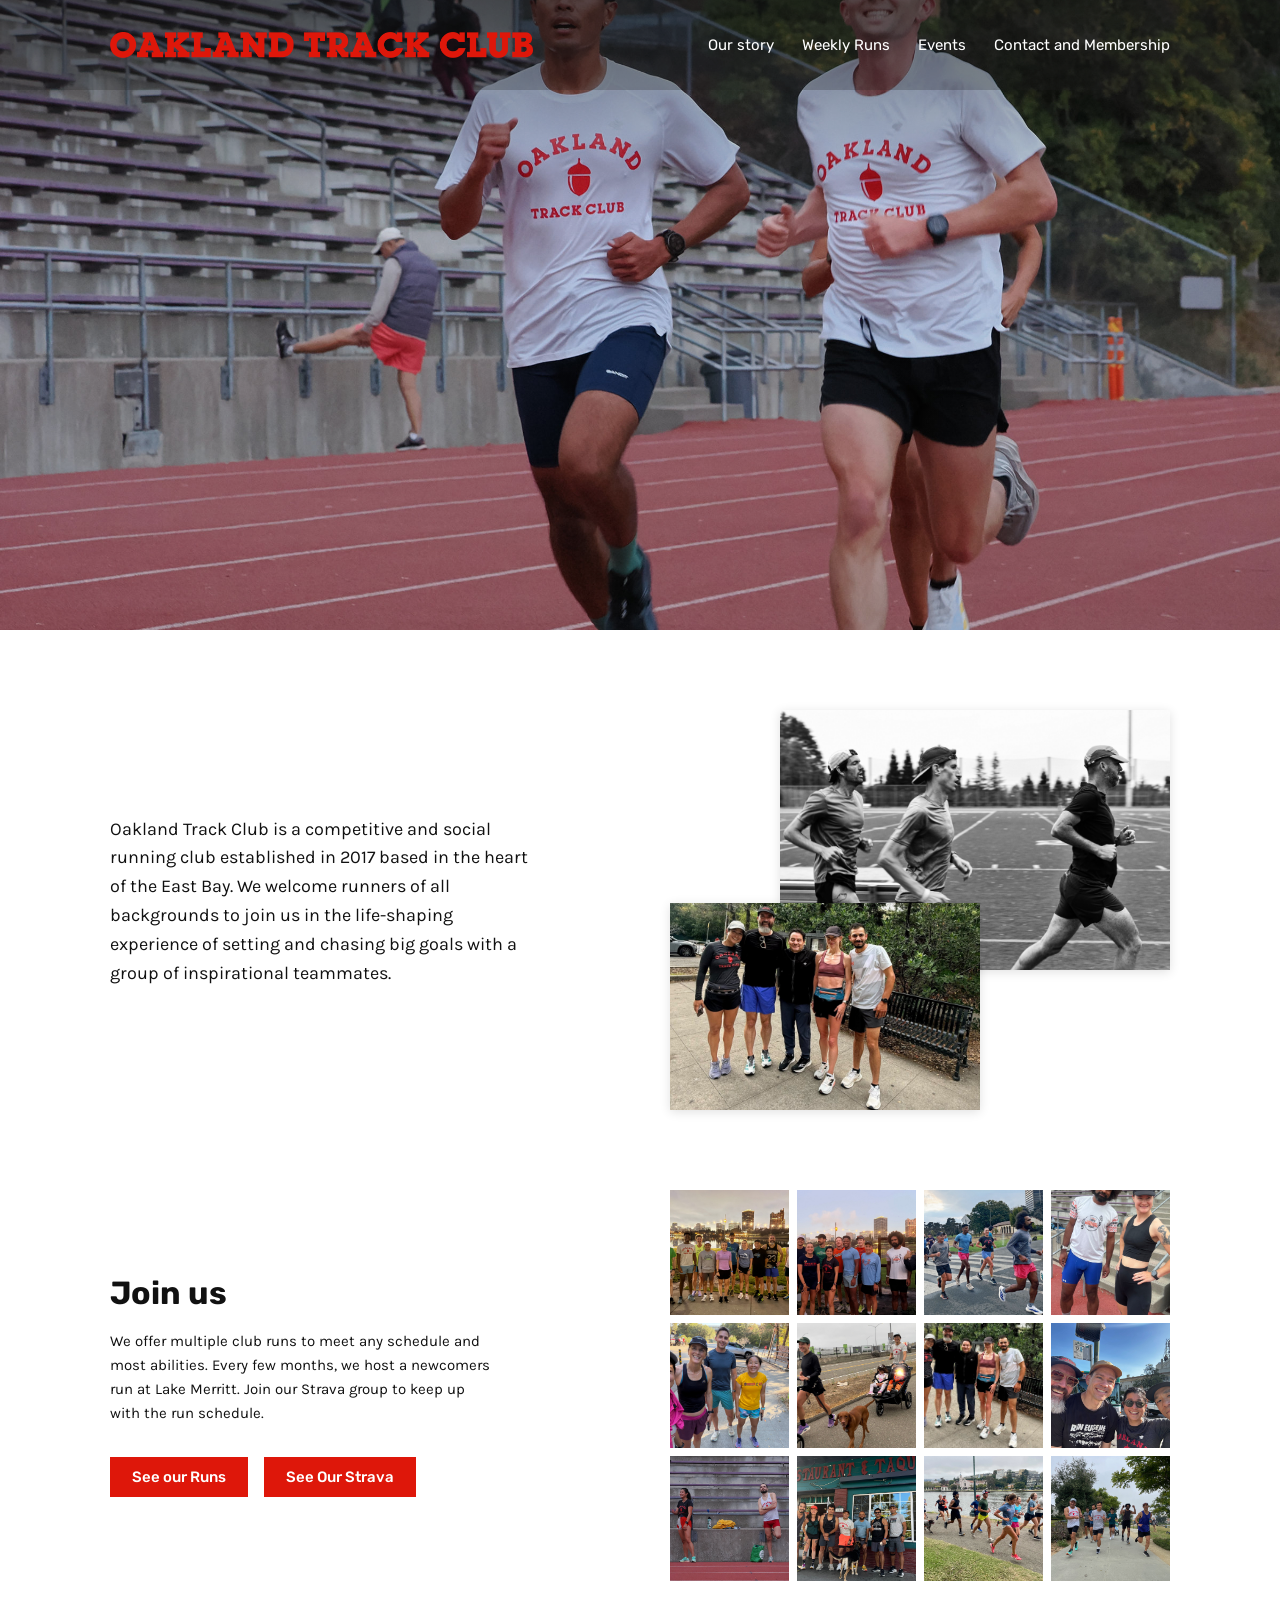
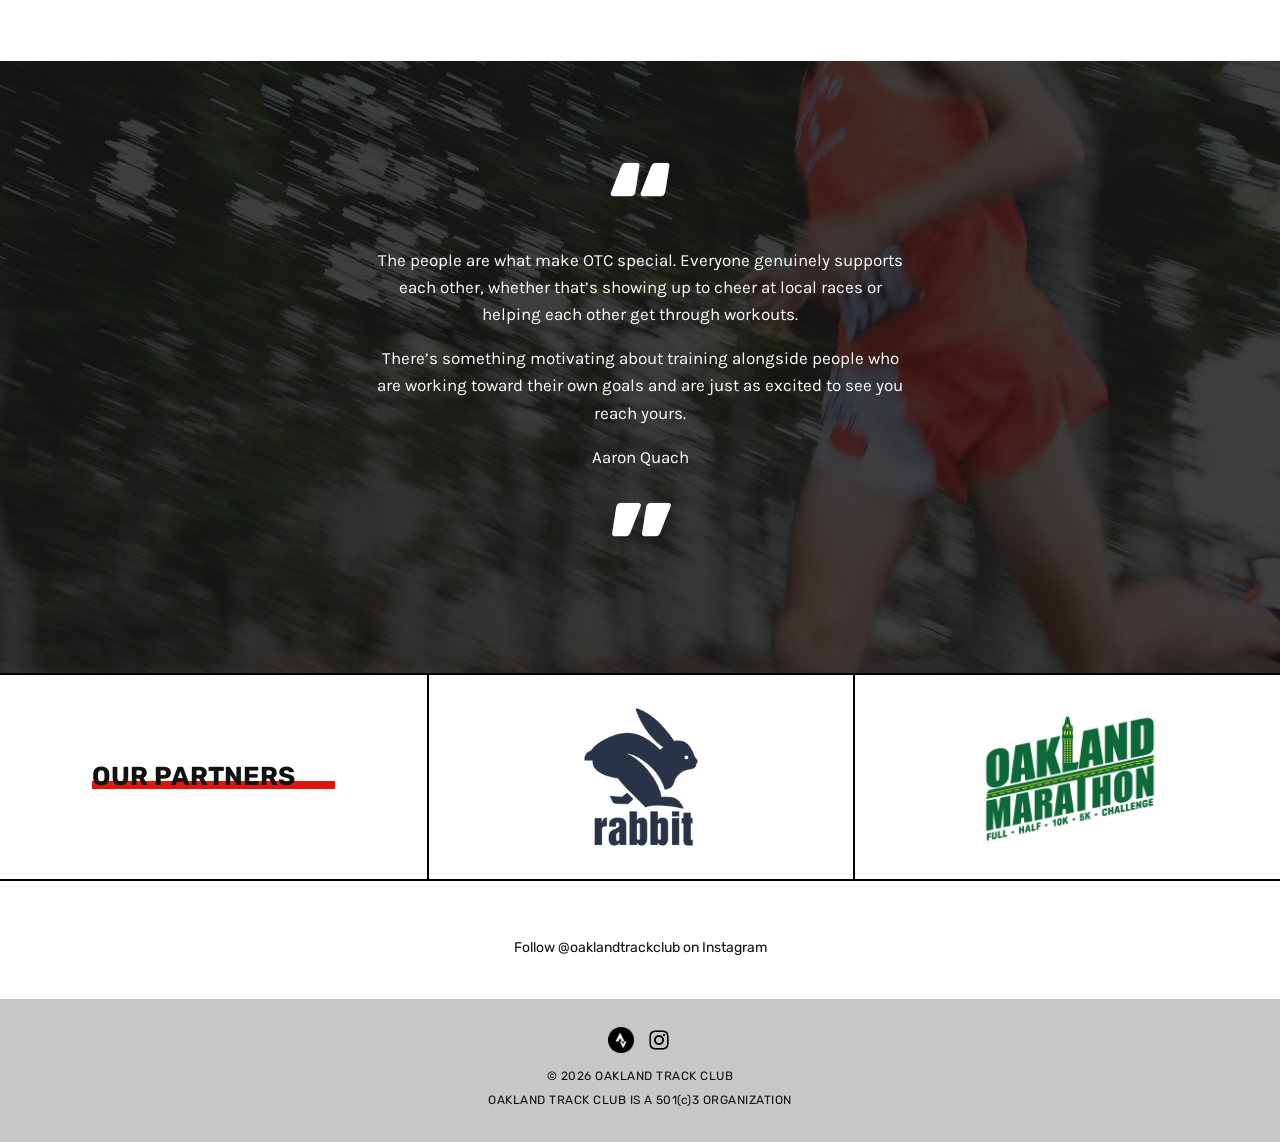
==== index.html @ 6722d7dc "Static rebuild of oaklandtrackclub.org migrated from Wix Plain HTML/CSS/JS site with no build step, " ====
<!DOCTYPE html>
<html lang="en">
<head>
  <meta charset="utf-8">
  <meta name="viewport" content="width=device-width, initial-scale=1">
  <title>Oakland Track Club | bay area running club</title>
  <meta name="description" content="Oakland Track Club is a competitive and social running club established in 2017 based in the heart of the East Bay. We welcome runners of all backgrounds to join us in the life-shaping experience of setting and chasing big goals with a group of inspirational teammates.">
  <link rel="canonical" href="https://www.oaklandtrackclub.org/">
  <meta property="og:type" content="website">
  <meta property="og:site_name" content="Oakland Track Club">
  <meta property="og:title" content="Oakland Track Club | bay area running club">
  <meta property="og:description" content="Oakland Track Club is a competitive and social running club established in 2017 based in the heart of the East Bay. We welcome runners of all backgrounds to join us in the life-shaping experience of setting and chasing big goals with a group of inspirational teammates.">
  <meta property="og:url" content="https://www.oaklandtrackclub.org/">
  <meta property="og:image" content="https://www.oaklandtrackclub.org/images/home-hero.jpg">
  <meta name="twitter:card" content="summary_large_image">
  <link rel="icon" type="image/png" href="images/favicon.png">
  <link rel="preconnect" href="https://fonts.googleapis.com">
  <link rel="preconnect" href="https://fonts.gstatic.com" crossorigin>
  <link href="https://fonts.googleapis.com/css2?family=Karla:wght@400;500;700&family=Rubik:wght@400;500;600;700;900&display=swap" rel="stylesheet">
  <link rel="stylesheet" href="css/style.css">
</head>
<body>
  <a class="skip-link" href="#main">Skip to main content</a>

  <header class="site-header site-header--overlay">
    <div class="container site-header__inner">
      <a class="site-logo" href="./" aria-label="Oakland Track Club home">
        <img src="images/logo.png" alt="Oakland Track Club" width="1568" height="97">
      </a>
      <button class="nav-toggle" type="button" aria-controls="site-nav" aria-expanded="false" aria-label="Menu">
        <svg width="28" height="28" viewBox="0 0 24 24" fill="none" stroke="currentColor" stroke-width="2" aria-hidden="true"><path d="M3 6h18M3 12h18M3 18h18"/></svg>
      </button>
      <nav class="site-nav" id="site-nav" aria-label="Main">
      <ul>
        <li><a href="about/">Our story</a></li>
        <li><a href="weekly-runs/">Weekly Runs</a></li>
        <li><a href="otc-events/">Events</a></li>
        <li><a href="membership/">Contact and Membership</a></li>
      </ul>
      </nav>
    </div>
  </header>

  <main id="main">
    <section class="hero" aria-label="Oakland Track Club">
      <img src="images/home-hero.jpg" alt="Two Oakland Track Club runners racing on a track" style="object-position: 50% 45%;">
    </section>

    <section class="section intro">
      <div class="container two-col">
        <p>Oakland Track Club is a competitive and social running club established in 2017 based in the heart of the East Bay. We welcome runners of all backgrounds to join us in the life-shaping experience of setting and chasing big goals with a group of inspirational teammates.</p>
        <div class="collage collage--right">
          <img class="collage__a" src="images/home-witter-workout.jpg" alt="Oakland Track Club workout at Witter Field" loading="lazy">
          <img class="collage__b" src="images/home-runners-posing.jpg" alt="Oakland Track Club runners posing after a run" loading="lazy">
        </div>
      </div>
    </section>

    <section class="section join" style="padding-top: 0;">
      <div class="container two-col">
        <div>
          <h2>Join us</h2>
          <p>We offer multiple club runs to meet any schedule and most abilities. Every few months, we host a newcomers run at Lake Merritt. Join our Strava group to keep up with the run schedule.</p>
          <div class="btn-row">
            <a class="btn" href="weekly-runs/">See our Runs</a>
            <a class="btn" href="https://www.strava.com/clubs/oakland-track-club-326878" target="_blank" rel="noopener">See Our Strava</a>
          </div>
        </div>
        <div class="gallery">
            <button type="button"><img src="images/gallery-01.jpg" alt="Oakland Track Club runners posing for a group photo" loading="lazy"></button>
            <button type="button"><img src="images/gallery-02.jpg" alt="Oakland Track Club runners posing for a group photo" loading="lazy"></button>
            <button type="button"><img src="images/gallery-03.jpg" alt="Runners on a group run" loading="lazy"></button>
            <button type="button"><img src="images/gallery-04.jpg" alt="Two runners at the track" loading="lazy"></button>
            <button type="button"><img src="images/gallery-05.jpg" alt="Four runners after a run" loading="lazy"></button>
            <button type="button"><img src="images/gallery-06.jpg" alt="Two runners pushing strollers" loading="lazy"></button>
            <button type="button"><img src="images/home-runners-posing.jpg" alt="Runners posing" loading="lazy"></button>
            <button type="button"><img src="images/gallery-08.jpg" alt="Runners posing" loading="lazy"></button>
            <button type="button"><img src="images/gallery-09.jpg" alt="Two runners at a track" loading="lazy"></button>
            <button type="button"><img src="images/gallery-10.jpg" alt="A group of runners in front of a restaurant" loading="lazy"></button>
            <button type="button"><img src="images/gallery-11.jpg" alt="Runners in front of a lake" loading="lazy"></button>
            <button type="button"><img src="images/gallery-12.jpg" alt="Runners on a trail" loading="lazy"></button>
        </div>
      </div>
    </section>

    <dialog class="lightbox" aria-label="Photo viewer">
      <img src="" alt="">
      <button type="button" class="lightbox__close" aria-label="Close">&times;</button>
      <button type="button" class="lightbox__nav lightbox__nav--prev" aria-label="Previous photo">&#8249;</button>
      <button type="button" class="lightbox__nav lightbox__nav--next" aria-label="Next photo">&#8250;</button>
    </dialog>

    <section class="quote">
      <img src="images/home-quote-bg.jpg" alt="" loading="lazy">
      <div class="container">
        <blockquote>
          <p>The people are what make OTC special. Everyone genuinely supports each other, whether that’s showing up to cheer at local races or helping each other get through workouts.</p>
          <p>There’s something motivating about training alongside people who are working toward their own goals and are just as excited to see you reach yours.</p>
          <cite>Aaron Quach</cite>
        </blockquote>
      </div>
    </section>

    <section class="partners" aria-label="Our partners">
      <div><h2>OUR PARTNERS</h2></div>
      <div><a href="https://www.rabbitwear.com/" target="_blank" rel="noopener"><img src="images/partner-rabbit.png" alt="rabbit" loading="lazy"></a></div>
      <div><a href="https://www.oaklandmarathon.com/" target="_blank" rel="noopener"><img src="images/partner-oakland-marathon.png" alt="Oakland Marathon" loading="lazy"></a></div>
    </section>
  </main>

  <footer class="site-footer">
    <!-- Instagram feed: posts load from the feed URL set at the top of js/main.js -->
    <section class="ig-feed" aria-label="Latest from Instagram" hidden>
      <div class="ig-feed__track"></div>
      <button type="button" class="ig-feed__arrow ig-feed__arrow--prev" aria-label="Previous posts">&#8249;</button>
      <button type="button" class="ig-feed__arrow ig-feed__arrow--next" aria-label="Next posts">&#8250;</button>
      <p class="ig-feed__follow"><a href="https://www.instagram.com/oaklandtrackclub" target="_blank" rel="noopener">Follow @oaklandtrackclub on Instagram</a></p>
    </section>

    <div class="site-footer__bar">
      <div class="social">
        <a href="https://www.strava.com/clubs/oakland-track-club-326878" target="_blank" rel="noopener"><img src="images/icon-strava.png" alt="Oakland Track Club on Strava"></a>
        <a href="https://www.instagram.com/oaklandtrackclub" target="_blank" rel="noopener"><img src="images/icon-instagram.png" alt="Oakland Track Club on Instagram"></a>
      </div>
      <p>&copy; <span class="js-year">2026</span> OAKLAND TRACK CLUB</p>
      <p>OAKLAND TRACK CLUB IS A 501(c)3 ORGANIZATION</p>
    </div>
  </footer>

  <script src="js/main.js"></script>
  <script>document.querySelectorAll(".js-year").forEach(function (el) { el.textContent = new Date().getFullYear(); });</script>
</body>
</html>
---- css/style.css ----
/* ==========================================================================
   Oakland Track Club — site styles
   Edit the variables below to change colors/fonts site-wide.
   ========================================================================== */

:root {
  --red: #de170a;
  --red-dark: #b31207;
  --black: #000;
  --white: #fff;
  --text: #111;
  --muted: #555;
  --gray-header: #c7c7c7;
  --gray-card: #ebe9e9;
  --gray-light: #f8f8f8;
  --font-heading: "Rubik", "Helvetica Neue", Arial, sans-serif;
  --font-body: "Karla", "Helvetica Neue", Arial, sans-serif;
  --max: 1100px;
  --gutter: 20px;
  --header-h: 90px;
}

*,
*::before,
*::after { box-sizing: border-box; }

html { -webkit-text-size-adjust: 100%; scroll-behavior: smooth; }

body {
  margin: 0;
  font-family: var(--font-body);
  font-size: 16px;
  line-height: 1.6;
  color: var(--text);
  background: var(--white);
}

img { max-width: 100%; height: auto; display: block; }

a { color: inherit; }

h1, h2, h3, h4 {
  font-family: var(--font-heading);
  font-weight: 600;
  line-height: 1.2;
  margin: 0 0 0.5em;
}

p { margin: 0 0 1em; }

.container {
  width: 100%;
  max-width: var(--max);
  margin: 0 auto;
  padding: 0 var(--gutter);
}

.skip-link {
  position: absolute;
  left: -9999px;
  top: 0;
  background: var(--white);
  padding: 8px 12px;
  z-index: 1000;
}
.skip-link:focus { left: 8px; top: 8px; }

/* ---------- Buttons ---------- */
.btn {
  display: inline-block;
  background: var(--red);
  color: var(--white);
  font-family: var(--font-heading);
  font-weight: 500;
  font-size: 15px;
  text-decoration: none;
  padding: 8px 22px;
  border: 0;
  cursor: pointer;
  transition: background-color 0.15s ease;
}
.btn:hover,
.btn:focus-visible { background: var(--red-dark); }
.btn--italic { font-style: italic; letter-spacing: 0.08em; font-family: var(--font-body); font-size: 14px; }
.btn[aria-disabled="true"] { cursor: default; }

/* ---------- Header / Nav ---------- */
/* Fixed, semi-transparent bar. js/main.js adds .is-hidden when scrolling down
   and removes it when scrolling up. */
.site-header {
  position: fixed;
  top: 0; left: 0; right: 0;
  z-index: 50;
  background: rgba(35, 35, 35, 0.24);
  transition: transform 0.35s ease;
  will-change: transform;
}
.site-header.is-hidden { transform: translateY(-100%); }
@media (prefers-reduced-motion: reduce) {
  .site-header { transition: none; }
}
/* Pages without a full-bleed hero start below the header instead of under it */
.site-header:not(.site-header--overlay) ~ main { padding-top: var(--header-h); }

.site-header__inner {
  display: flex;
  align-items: center;
  justify-content: space-between;
  gap: 24px;
  min-height: var(--header-h);
}
.site-logo img { width: 423px; max-width: 60vw; }

.site-nav ul {
  list-style: none;
  margin: 0;
  padding: 0;
  display: flex;
  gap: 28px;
}
.site-nav a {
  font-family: var(--font-heading);
  font-size: 15px;
  color: var(--white);
  text-decoration: none;
  padding: 4px 0;
  transition: color 0.4s ease;
}
.site-nav a:hover,
.site-nav a:focus-visible { color: var(--red); }

.nav-toggle {
  display: none;
  background: none;
  border: 0;
  color: var(--white);
  cursor: pointer;
  padding: 8px;
}
.nav-toggle svg { display: block; }

@media (max-width: 860px) {
  .nav-toggle { display: block; }
  .site-nav {
    display: none;
    position: absolute;
    top: 100%; left: 0; right: 0;
    background: rgba(0, 0, 0, 0.88);
    padding: 12px var(--gutter) 20px;
  }
  .site-nav.is-open { display: block; }
  .site-nav ul { flex-direction: column; gap: 4px; }
  .site-nav a { display: block; padding: 10px 0; font-size: 18px; }
}

/* ---------- Hero ---------- */
.hero {
  position: relative;
  min-height: 560px;
  height: 70vh;
  max-height: 760px;
  display: flex;
  align-items: center;
  justify-content: center;
  color: var(--white);
  text-align: center;
  overflow: hidden;
  background: #333;
}
.hero img {
  position: absolute;
  inset: 0;
  width: 100%;
  height: 100%;
  object-fit: cover;
}
.hero::after {
  content: "";
  position: absolute;
  inset: 0;
  background: linear-gradient(to bottom, rgba(0,0,0,0.45), rgba(0,0,0,0.05) 35%, rgba(0,0,0,0.15));
}
.hero__title {
  position: relative;
  z-index: 1;
  font-size: clamp(36px, 6vw, 60px);
  font-weight: 700;
  margin: 0;
  text-shadow: 0 2px 12px rgba(0,0,0,0.4);
}

/* ---------- Generic sections ---------- */
.section { padding: 80px 0; }
.section--light { background: var(--gray-light); }
.section--black { background: var(--black); color: var(--white); }
.section--tight { padding: 48px 0; }
.text-center { text-align: center; }
.small { font-size: 14px; }

.two-col {
  display: grid;
  grid-template-columns: 1fr 1fr;
  gap: 60px;
  align-items: center;
}
@media (max-width: 760px) {
  .two-col { grid-template-columns: 1fr; gap: 36px; }
  .section { padding: 56px 0; }
}

/* Overlapping two-photo collage */
.collage { position: relative; padding-bottom: 28%; }
.collage img { box-shadow: 0 2px 10px rgba(0,0,0,0.12); }
.collage__a { width: 78%; }
.collage__b {
  position: absolute;
  width: 62%;
  right: 0;
  bottom: 0;
  border: 0;
}
.collage--right .collage__a { margin-left: auto; }
.collage--right .collage__b { right: auto; left: 0; }

.cta-band { text-align: center; }
.cta-band h2 { font-size: 28px; margin-bottom: 16px; }

/* ---------- Home ---------- */
.intro p { font-size: 18px; max-width: 420px; }

.join h2 { font-size: 32px; font-weight: 700; }
.join p { max-width: 380px; font-size: 15px; }
.join .btn-row { display: flex; flex-wrap: wrap; gap: 16px; margin-top: 32px; }

.gallery {
  display: grid;
  grid-template-columns: repeat(4, 1fr);
  gap: 8px;
}
.gallery button {
  padding: 0;
  border: 0;
  background: none;
  cursor: zoom-in;
  aspect-ratio: 1 / 1.05;
  overflow: hidden;
}
.gallery img {
  width: 100%;
  height: 100%;
  object-fit: cover;
  transition: transform 0.3s ease;
}
.gallery button:hover img { transform: scale(1.04); }
@media (max-width: 500px) { .gallery { grid-template-columns: repeat(3, 1fr); } }

.lightbox {
  border: 0;
  padding: 0;
  background: transparent;
  max-width: 92vw;
  max-height: 92vh;
}
.lightbox::backdrop { background: rgba(0,0,0,0.88); }
.lightbox img { max-width: 92vw; max-height: 86vh; width: auto; margin: 0 auto; }
.lightbox__close {
  position: fixed;
  top: 16px; right: 20px;
  background: none;
  border: 0;
  color: #fff;
  font-size: 36px;
  line-height: 1;
  cursor: pointer;
}
.lightbox__nav {
  position: fixed;
  top: 50%;
  transform: translateY(-50%);
  background: rgba(0,0,0,0.4);
  border: 0;
  color: #fff;
  font-size: 32px;
  width: 48px; height: 64px;
  cursor: pointer;
}
.lightbox__nav--prev { left: 12px; }
.lightbox__nav--next { right: 12px; }

.quote {
  position: relative;
  color: var(--white);
  text-align: center;
  padding: 110px 0;
  background: #222;
  overflow: hidden;
}
.quote > img {
  position: absolute;
  inset: 0;
  width: 100%;
  height: 100%;
  object-fit: cover;
  opacity: 0.45;
}
.quote blockquote {
  position: relative;
  margin: 0 auto;
  max-width: 540px;
  font-size: 17px;
}
.quote blockquote::before,
.quote blockquote::after {
  display: block;
  font-family: var(--font-heading);
  font-weight: 900;
  font-size: 110px;
  line-height: 0.6;
  height: 52px;
}
.quote blockquote::before { content: "\201C"; margin-bottom: 24px; }
.quote blockquote::after { content: "\201D"; margin-top: 40px; }
.quote cite { display: block; font-style: normal; margin-top: 8px; }

.partners {
  display: grid;
  grid-template-columns: 1fr 1fr 1fr;
  border-top: 2px solid var(--black);
  border-bottom: 2px solid var(--black);
}
.partners > * {
  display: flex;
  align-items: center;
  justify-content: center;
  padding: 32px 24px;
  min-height: 200px;
}
.partners > * + * { border-left: 2px solid var(--black); }
.partners h2 {
  font-size: 26px;
  font-weight: 700;
  margin: 0;
  background: linear-gradient(transparent 62%, var(--red) 62%, var(--red) 88%, transparent 88%);
  padding-right: 40px;
}
.partners img { max-height: 140px; width: auto; }
@media (max-width: 700px) {
  .partners { grid-template-columns: 1fr; }
  .partners > * + * { border-left: 0; border-top: 2px solid var(--black); }
  .partners > * { min-height: 0; }
}

/* ---------- Weekly runs ---------- */
.runs-layout {
  display: grid;
  grid-template-columns: 1fr 1.4fr;
  gap: 40px;
}
.runs-layout > h1 { font-size: clamp(40px, 5vw, 56px); font-weight: 600; }
.run { margin-bottom: 64px; }
.run:last-child { margin-bottom: 0; }
.run h2 {
  color: var(--red);
  font-size: 22px;
  font-weight: 500;
  line-height: 1.4;
  margin-bottom: 18px;
}
.run h2 span { display: block; }
.run p { font-size: 15px; line-height: 2; margin: 0; }
.run .note { font-weight: 700; }
@media (max-width: 760px) {
  .runs-layout { grid-template-columns: 1fr; }
}

/* ---------- Events ---------- */
.page-title {
  text-align: center;
  font-size: clamp(36px, 5vw, 52px);
  font-weight: 600;
  margin-bottom: 8px;
}
.page-title::after {
  content: "";
  display: block;
  width: 30px;
  height: 2px;
  background: var(--black);
  margin: 18px auto 0;
}
.events {
  display: grid;
  grid-template-columns: repeat(2, 1fr);
  gap: 60px 60px;
  align-items: start;
  margin-top: 56px;
}
.event {
  background: var(--gray-card);
  padding: 32px;
}
.event__img {
  aspect-ratio: 4 / 3.1;
  display: flex;
  align-items: center;
  justify-content: center;
  margin-bottom: 36px;
}
.event__img img { max-height: 100%; width: 100%; object-fit: contain; }
.event__date { margin: 0 0 2px; }
.event h2 { font-size: 20px; margin-bottom: 12px; }
.event p { font-size: 15px; }
.event .btn { display: table; margin: 24px auto 0; }
@media (max-width: 760px) {
  .events { grid-template-columns: 1fr; gap: 32px; }
  .event { padding: 22px; }
}

/* ---------- Membership ---------- */
.keep-in-touch h1 { font-size: 34px; font-weight: 700; }
.keep-in-touch p { font-size: 17px; }

.dues h2 { text-align: center; font-size: 28px; font-weight: 700; margin-bottom: 36px; }
.benefits {
  display: grid;
  grid-template-columns: repeat(3, 1fr);
  gap: 10px;
}
.benefit {
  position: relative;
  min-height: 430px;
  padding: 36px 16px;
  display: flex;
  justify-content: center;
  overflow: hidden;
}
.benefit > img {
  position: absolute;
  inset: 0;
  width: 100%;
  height: 100%;
  object-fit: cover;
  filter: grayscale(1);
}
.benefit__card {
  position: relative;
  background: var(--white);
  color: var(--text);
  text-align: center;
  padding: 28px 18px;
  width: 100%;
  max-width: 300px;
  align-self: flex-start;
  min-height: 82%;
}
.benefit__card h3 { font-size: 22px; font-weight: 500; }
.benefit__card p { font-size: 14px; margin: 0; }
.dues__footnote { max-width: 520px; margin: 28px auto 0; text-align: center; font-size: 14px; }
@media (max-width: 900px) { .benefits { grid-template-columns: repeat(2, 1fr); } }
@media (max-width: 560px) {
  .benefits { grid-template-columns: 1fr; }
  .benefit { min-height: 0; }
}

.sliding-scale { text-align: center; max-width: 620px; margin: 0 auto; font-size: 18px; }
.sliding-scale h2 { font-size: 28px; font-weight: 600; }

/* ---------- Contact ---------- */
.contact h1 { font-size: 40px; font-weight: 700; }
.contact p { font-size: 18px; }

/* ---------- Footer ---------- */
.ig-feed {
  position: relative;
  max-width: var(--max);
  margin: 0 auto;
  padding: 40px 56px;
}
.ig-feed[hidden] { display: none; }
.ig-feed__track {
  display: grid;
  grid-auto-flow: column;
  grid-auto-columns: calc((100% - 4 * 12px) / 5);
  gap: 12px;
  overflow-x: auto;
  scroll-snap-type: x mandatory;
  scroll-behavior: smooth;
  scrollbar-width: none;
}
.ig-feed__track::-webkit-scrollbar { display: none; }
.ig-feed__item {
  position: relative;
  display: block;
  aspect-ratio: 1;
  overflow: hidden;
  scroll-snap-align: start;
  background: var(--gray-card);
}
.ig-feed__item img {
  width: 100%;
  height: 100%;
  object-fit: cover;
  transition: transform 0.3s ease;
}
.ig-feed__item:hover img { transform: scale(1.04); }
.ig-feed__arrow {
  position: absolute;
  top: 50%;
  transform: translateY(-50%);
  width: 40px;
  height: 40px;
  border: 0;
  background: none;
  color: var(--text);
  font-size: 40px;
  line-height: 1;
  cursor: pointer;
}
.ig-feed__arrow--prev { left: 8px; }
.ig-feed__arrow--next { right: 8px; }
.ig-feed__follow {
  text-align: center;
  font-family: var(--font-heading);
  font-size: 14px;
  margin: 16px 0 0;
}
.ig-feed__follow a { text-decoration: none; }
.ig-feed__follow a:hover { color: var(--red); }
@media (max-width: 700px) {
  .ig-feed { padding: 32px var(--gutter); }
  .ig-feed__track { grid-auto-columns: calc((100% - 2 * 8px) / 2.5); gap: 8px; }
  .ig-feed__arrow { display: none; }
}

.site-footer__bar {
  background: var(--gray-header);
  text-align: center;
  font-family: var(--font-heading);
  font-size: 12px;
  letter-spacing: 0.04em;
  padding: 28px var(--gutter);
}
.site-footer__bar p { margin: 0 0 4px; }
.social {
  display: flex;
  justify-content: center;
  gap: 12px;
  margin-bottom: 14px;
}
.social img { width: 26px; height: 26px; }
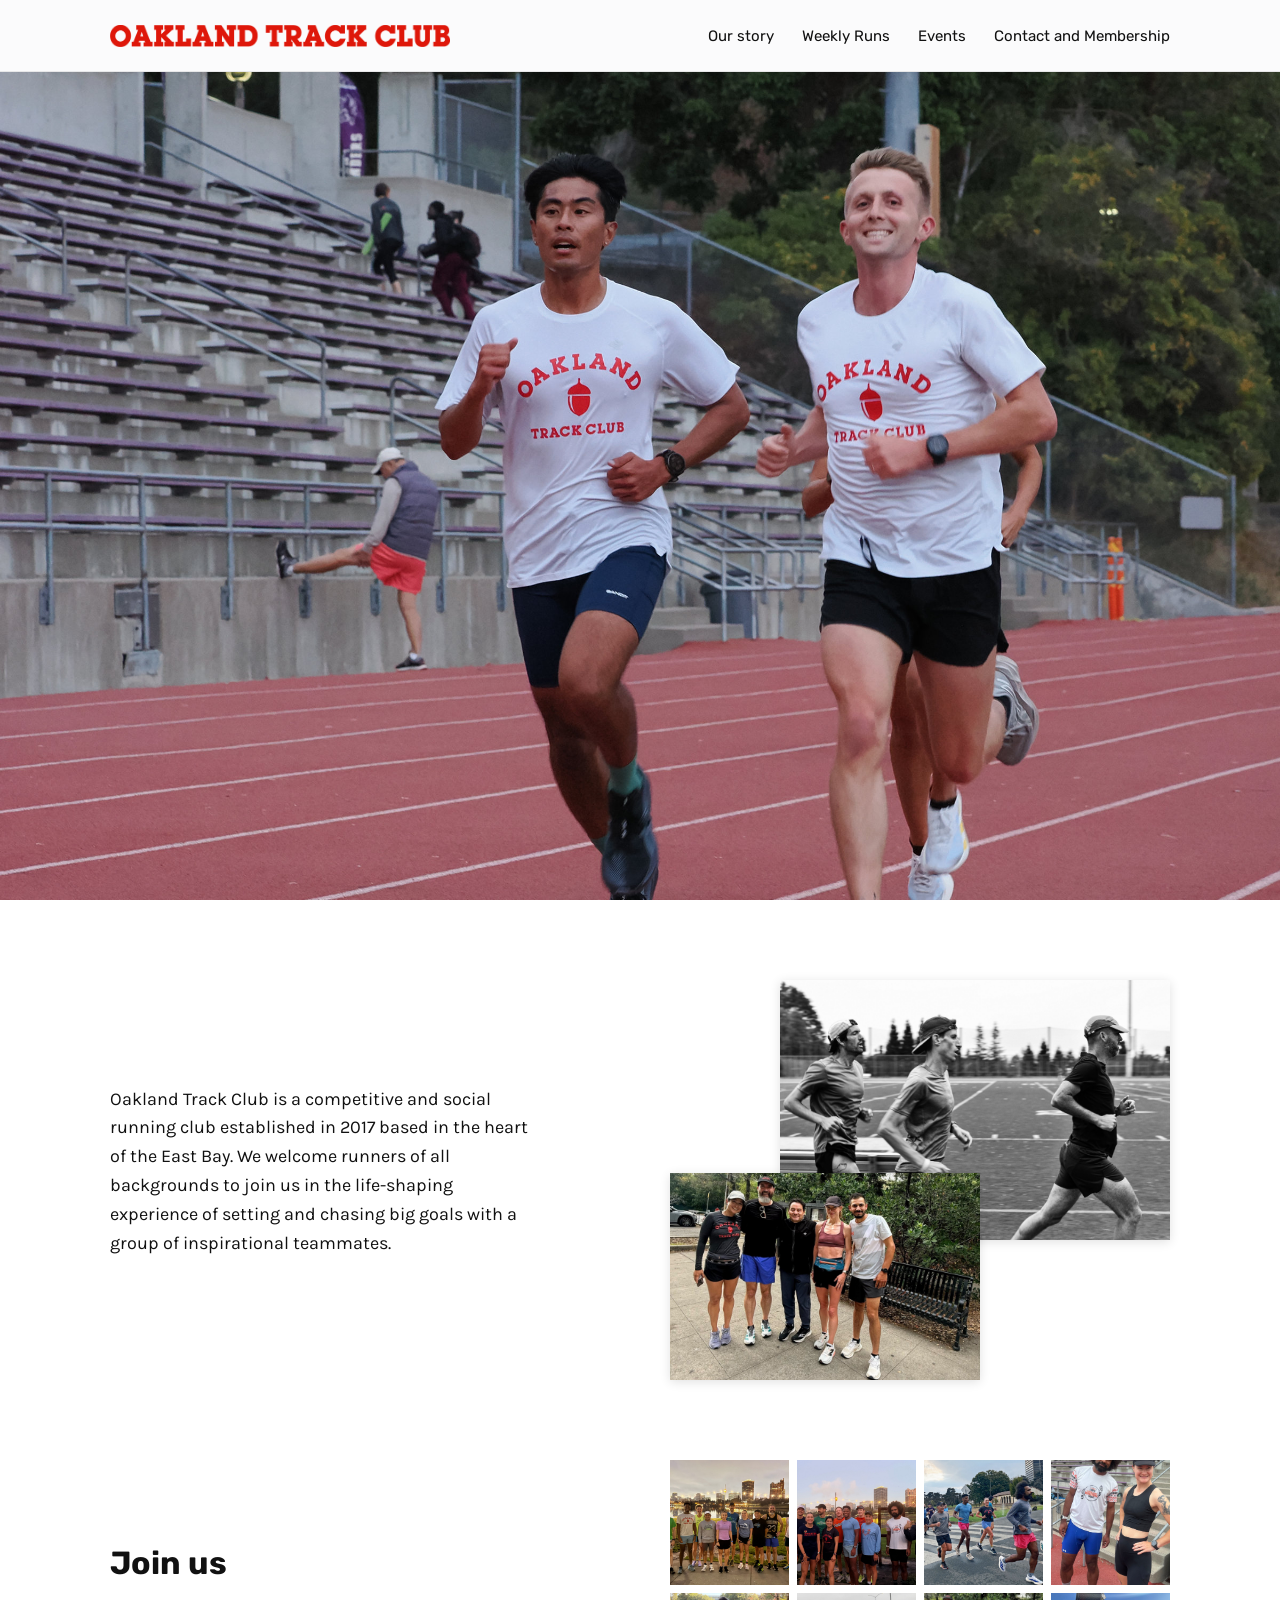
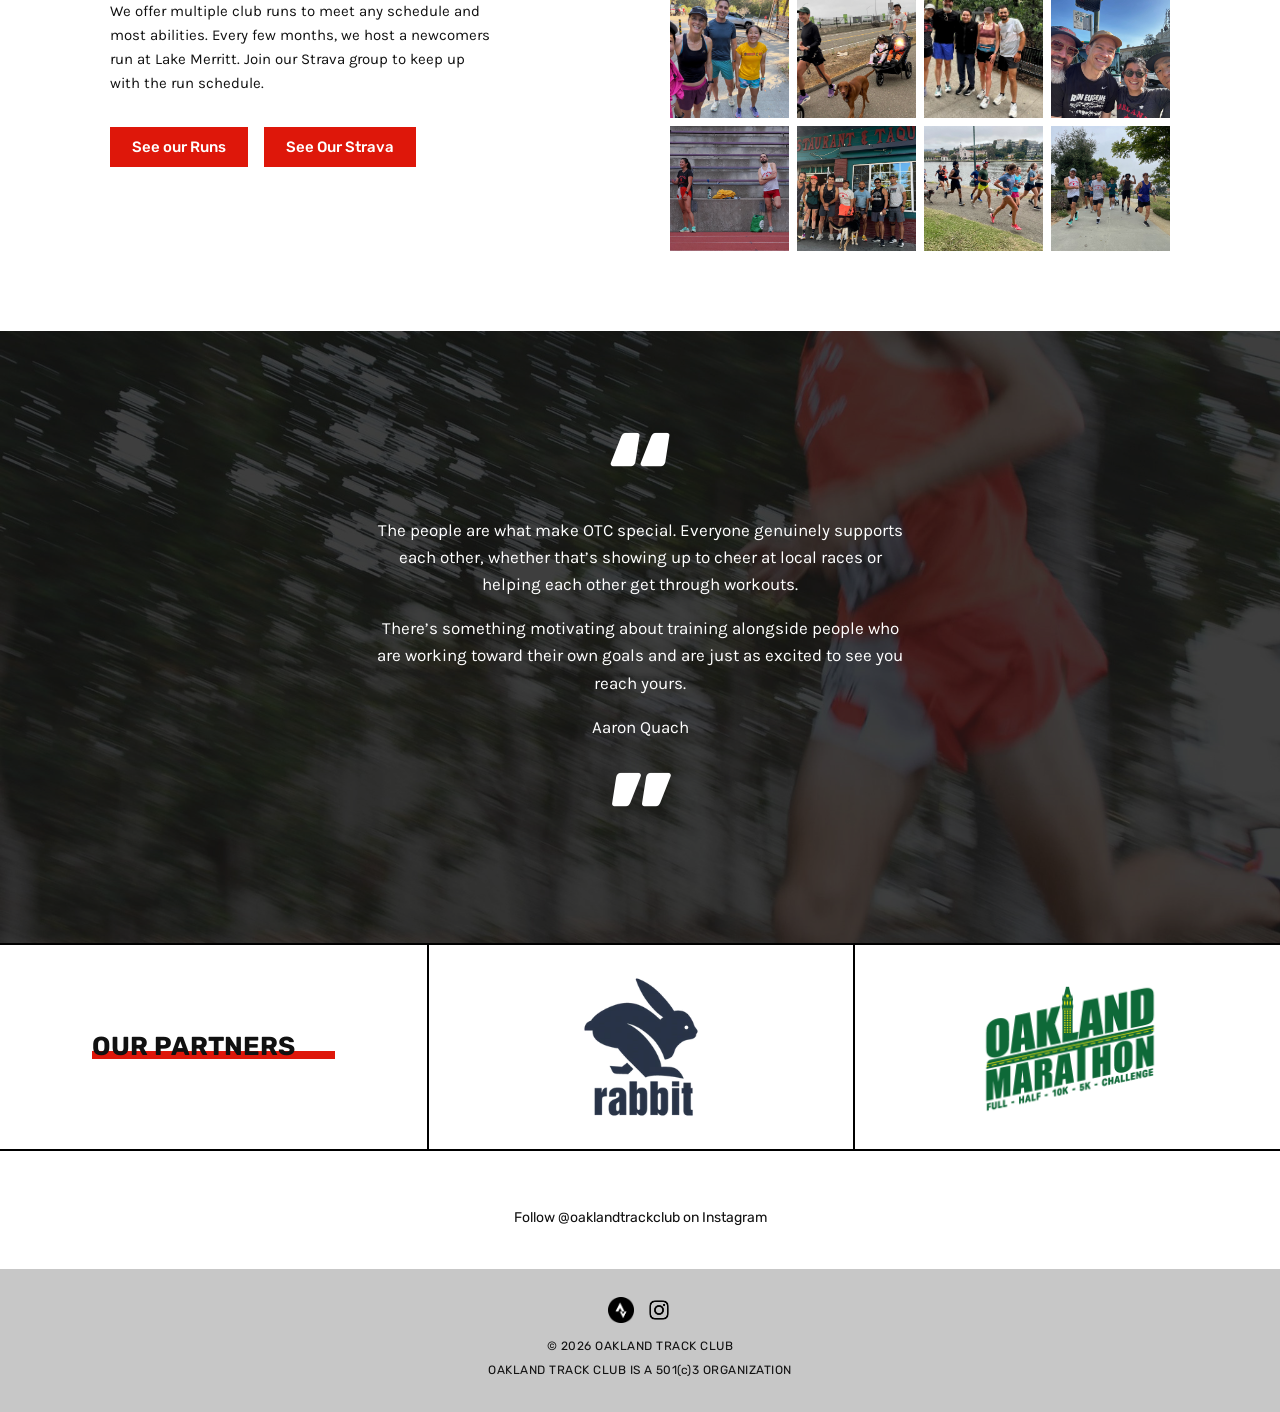
==== commit adc21fd4: "Refine header, mobile menu, and home hero - Frosted white header with dark text; content starts belo" ====
--- a/index.html
+++ b/index.html
@@ -22,16 +22,19 @@
 <body>
   <a class="skip-link" href="#main">Skip to main content</a>
 
-  <header class="site-header site-header--overlay">
+  <header class="site-header">
     <div class="container site-header__inner">
       <a class="site-logo" href="./" aria-label="Oakland Track Club home">
         <img src="images/logo.png" alt="Oakland Track Club" width="1568" height="97">
       </a>
-      <button class="nav-toggle" type="button" aria-controls="site-nav" aria-expanded="false" aria-label="Menu">
-        <svg width="28" height="28" viewBox="0 0 24 24" fill="none" stroke="currentColor" stroke-width="2" aria-hidden="true"><path d="M3 6h18M3 12h18M3 18h18"/></svg>
+      <button class="nav-toggle" type="button" aria-controls="site-nav" aria-expanded="false" aria-label="Open navigation menu">
+        <span class="nav-toggle__line"></span>
+        <span class="nav-toggle__line"></span>
+        <span class="nav-toggle__line"></span>
       </button>
       <nav class="site-nav" id="site-nav" aria-label="Main">
       <ul>
+        <li class="nav-home"><a href="./" aria-current="page">Home</a></li>
         <li><a href="about/">Our story</a></li>
         <li><a href="weekly-runs/">Weekly Runs</a></li>
         <li><a href="otc-events/">Events</a></li>
@@ -42,8 +45,8 @@
   </header>
 
   <main id="main">
-    <section class="hero" aria-label="Oakland Track Club">
-      <img src="images/home-hero.jpg" alt="Two Oakland Track Club runners racing on a track" style="object-position: 50% 45%;">
+    <section class="hero hero--full" aria-label="Oakland Track Club">
+      <img src="images/home-hero.jpg" alt="Two Oakland Track Club runners racing on a track" style="object-position: 58% 0%;">
     </section>
 
     <section class="section intro">
--- a/css/style.css
+++ b/css/style.css
@@ -17,7 +17,7 @@
   --font-body: "Karla", "Helvetica Neue", Arial, sans-serif;
   --max: 1100px;
   --gutter: 20px;
-  --header-h: 90px;
+  --header-h: 72px;
 }
 
 *,
@@ -85,22 +85,33 @@
 .btn[aria-disabled="true"] { cursor: default; }
 
 /* ---------- Header / Nav ---------- */
-/* Fixed, semi-transparent bar. js/main.js adds .is-hidden when scrolling down
-   and removes it when scrolling up. */
+/* Fixed, frosted-glass bar (Apple-style). Page content starts below it.
+   js/main.js adds .is-hidden when scrolling down and removes it when scrolling up. */
 .site-header {
   position: fixed;
   top: 0; left: 0; right: 0;
   z-index: 50;
-  background: rgba(35, 35, 35, 0.24);
   transition: transform 0.35s ease;
-  will-change: transform;
+}
+/* Frosted backdrop. It lives on a pseudo-element because putting
+   backdrop-filter on the header itself would trap the fixed mobile drawer
+   inside the header's box. */
+.site-header::before {
+  content: "";
+  position: absolute;
+  inset: 0;
+  z-index: -1;
+  background: rgba(250, 250, 252, 0.8);
+  -webkit-backdrop-filter: saturate(180%) blur(20px);
+  backdrop-filter: saturate(180%) blur(20px);
+  border-bottom: 1px solid rgba(0, 0, 0, 0.08);
 }
 .site-header.is-hidden { transform: translateY(-100%); }
 @media (prefers-reduced-motion: reduce) {
   .site-header { transition: none; }
 }
-/* Pages without a full-bleed hero start below the header instead of under it */
-.site-header:not(.site-header--overlay) ~ main { padding-top: var(--header-h); }
+/* Content starts below the header so nothing (like the hero photo) is covered */
+.site-header ~ main { padding-top: var(--header-h); }
 
 .site-header__inner {
   display: flex;
@@ -109,7 +120,10 @@
   gap: 24px;
   min-height: var(--header-h);
 }
-.site-logo img { width: 423px; max-width: 60vw; }
+.site-logo { flex: 0 1 auto; min-width: 0; }
+/* Logo scales down on mid-size screens so the menu fits on one line */
+.site-logo img { width: min(340px, 34vw); }
+.site-nav { flex-shrink: 0; }
 
 .site-nav ul {
   list-style: none;
@@ -121,36 +135,136 @@
 .site-nav a {
   font-family: var(--font-heading);
   font-size: 15px;
-  color: var(--white);
+  color: var(--text);
   text-decoration: none;
   padding: 4px 0;
+  white-space: nowrap;
   transition: color 0.4s ease;
+}
+@media (max-width: 1024px) {
+  .site-nav ul { gap: 20px; }
 }
 .site-nav a:hover,
 .site-nav a:focus-visible { color: var(--red); }
 
+/* "Home" only appears in the mobile drawer, matching Wix */
+.site-nav .nav-home { display: none; }
+
+/* ---------- Mobile menu ----------
+   Below 860px the nav becomes a white drawer that slides in from the right,
+   with a dark overlay behind it. js/main.js toggles .is-open / .menu-open. */
 .nav-toggle {
   display: none;
+  position: relative;
+  z-index: 3;
+  width: 30px;
+  height: 28px;
+  padding: 0;
+  margin-right: -2px;
   background: none;
   border: 0;
-  color: var(--white);
   cursor: pointer;
-  padding: 8px;
-}
-.nav-toggle svg { display: block; }
+  -webkit-tap-highlight-color: transparent;
+  touch-action: manipulation;
+}
+.nav-toggle__line {
+  position: absolute;
+  left: 0;
+  width: 100%;
+  height: 2px;
+  border-radius: 2px;
+  background: var(--text);
+  transition: transform 0.25s ease-in-out, opacity 0.25s ease-in-out;
+}
+.nav-toggle__line:nth-child(1) { top: 3px; }
+.nav-toggle__line:nth-child(2) { top: 50%; margin-top: -1px; }
+.nav-toggle__line:nth-child(3) { bottom: 3px; }
+.nav-toggle[aria-expanded="true"] .nav-toggle__line:nth-child(1) { transform: translateY(10px) rotate(45deg); }
+.nav-toggle[aria-expanded="true"] .nav-toggle__line:nth-child(2) { opacity: 0; }
+.nav-toggle[aria-expanded="true"] .nav-toggle__line:nth-child(3) { transform: translateY(-10px) rotate(-45deg); }
+
+.nav-overlay { display: none; }
 
 @media (max-width: 860px) {
+  .site-logo img { width: min(300px, 62vw); }
   .nav-toggle { display: block; }
+
   .site-nav {
-    display: none;
-    position: absolute;
-    top: 100%; left: 0; right: 0;
-    background: rgba(0, 0, 0, 0.88);
-    padding: 12px var(--gutter) 20px;
+    position: fixed;
+    z-index: 2;
+    top: 0;
+    right: 0;
+    width: 80%;
+    max-width: 360px;
+    height: 100vh;
+    height: 100dvh;
+    overflow-y: auto;
+    padding: 22px 32px 40px;
+    background: var(--white);
+    transform: translateX(100%);
+    visibility: hidden;
+    transition: transform 0.45s cubic-bezier(0.22, 1, 0.36, 1), visibility 0s linear 0.45s;
   }
-  .site-nav.is-open { display: block; }
-  .site-nav ul { flex-direction: column; gap: 4px; }
-  .site-nav a { display: block; padding: 10px 0; font-size: 18px; }
+  .site-nav.is-open {
+    transform: translateX(0);
+    visibility: visible;
+    transition: transform 0.45s cubic-bezier(0.22, 1, 0.36, 1), visibility 0s;
+  }
+  .site-nav ul { flex-direction: column; gap: 0; }
+  .site-nav .nav-home { display: block; }
+  .site-nav li {
+    opacity: 0;
+    transform: translateX(24px);
+    transition: opacity 0.3s ease, transform 0.3s ease;
+  }
+  .site-nav.is-open li {
+    opacity: 1;
+    transform: none;
+    transition: opacity 0.4s ease, transform 0.5s cubic-bezier(0.22, 1, 0.36, 1);
+  }
+  .site-nav.is-open li:nth-child(1) { transition-delay: 0.10s; }
+  .site-nav.is-open li:nth-child(2) { transition-delay: 0.15s; }
+  .site-nav.is-open li:nth-child(3) { transition-delay: 0.20s; }
+  .site-nav.is-open li:nth-child(4) { transition-delay: 0.25s; }
+  .site-nav.is-open li:nth-child(5) { transition-delay: 0.30s; }
+  .site-nav a {
+    display: block;
+    padding: 18px 0;
+    font-family: var(--font-body);
+    font-weight: 500;
+    font-size: 22px;
+    line-height: 1.4;
+    white-space: normal;
+    color: var(--black);
+  }
+  .site-nav a[aria-current="page"] { color: var(--red); }
+
+  .nav-overlay {
+    display: block;
+    position: fixed;
+    inset: 0;
+    z-index: 1;
+    background: rgba(0, 0, 0, 0.6);
+    opacity: 0;
+    visibility: hidden;
+    transition: opacity 0.45s ease, visibility 0s linear 0.45s;
+  }
+  .menu-open .nav-overlay {
+    opacity: 1;
+    visibility: visible;
+    transition: opacity 0.45s ease, visibility 0s;
+  }
+  html.menu-open { overflow: hidden; }
+}
+
+@media (max-width: 860px) and (prefers-reduced-motion: reduce) {
+  .site-nav,
+  .site-nav.is-open,
+  .site-nav li,
+  .site-nav.is-open li,
+  .nav-overlay,
+  .menu-open .nav-overlay,
+  .nav-toggle__line { transition: none; }
 }
 
 /* ---------- Hero ---------- */
@@ -174,11 +288,19 @@
   height: 100%;
   object-fit: cover;
 }
-.hero::after {
+/* Full-screen hero (home page): fills the viewport below the header */
+.hero--full {
+  height: calc(100vh - var(--header-h));
+  height: calc(100svh - var(--header-h));
+  min-height: 420px;
+  max-height: none;
+}
+/* Light dim so a hero title stays readable (pages without a title get none) */
+.hero:has(.hero__title)::after {
   content: "";
   position: absolute;
   inset: 0;
-  background: linear-gradient(to bottom, rgba(0,0,0,0.45), rgba(0,0,0,0.05) 35%, rgba(0,0,0,0.15));
+  background: rgba(0, 0, 0, 0.18);
 }
 .hero__title {
   position: relative;
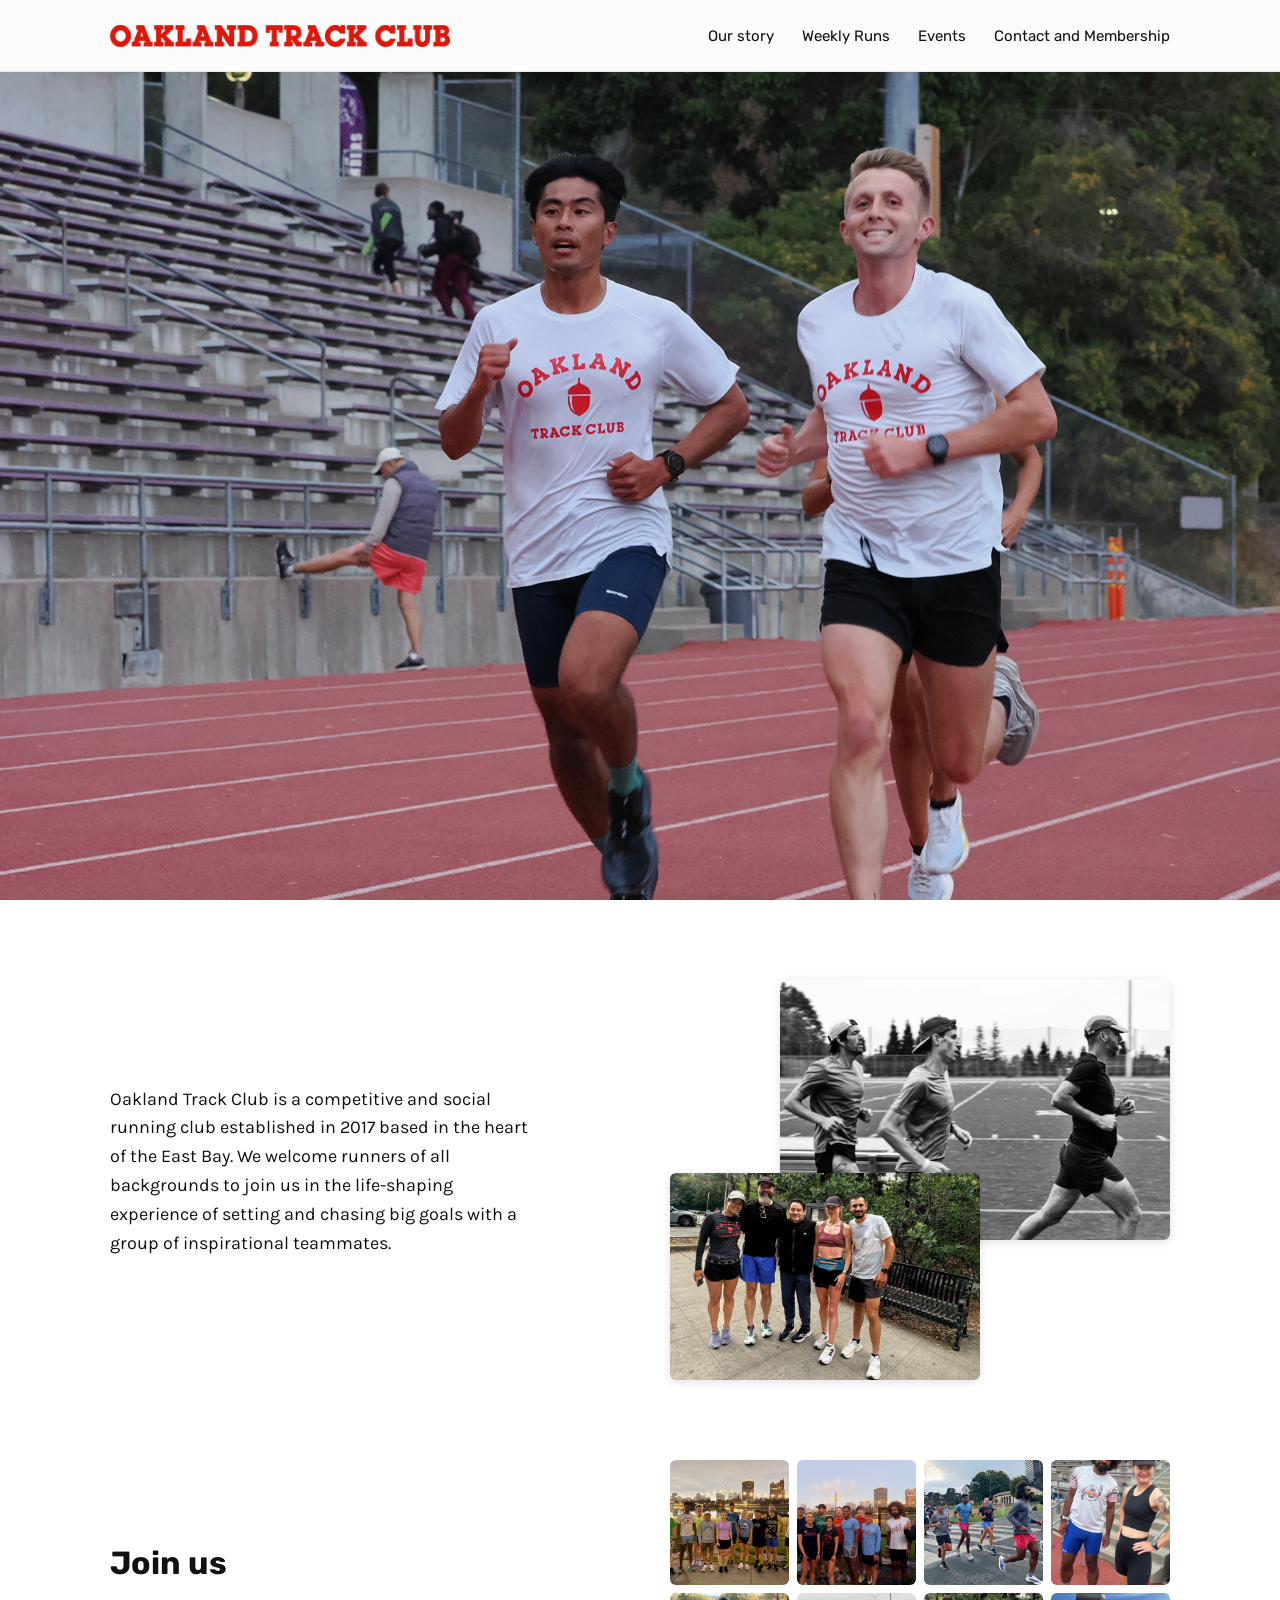
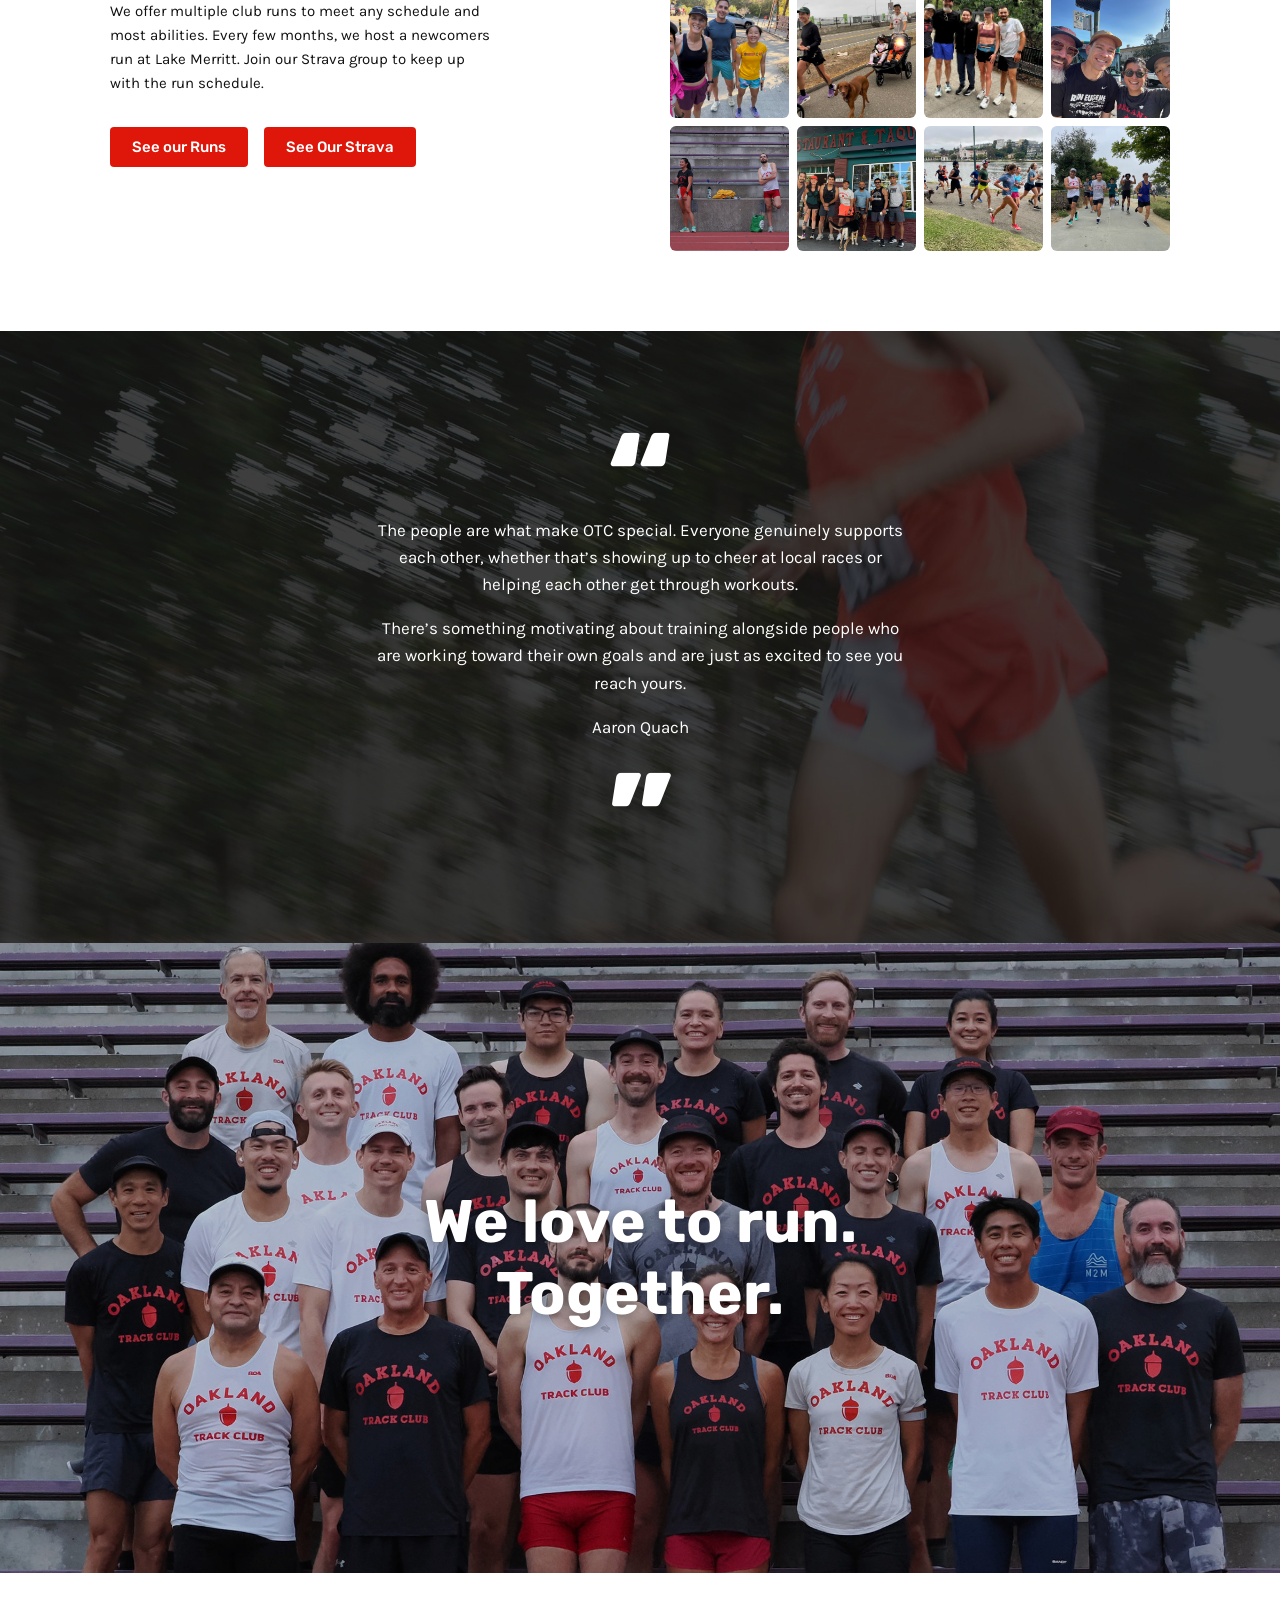
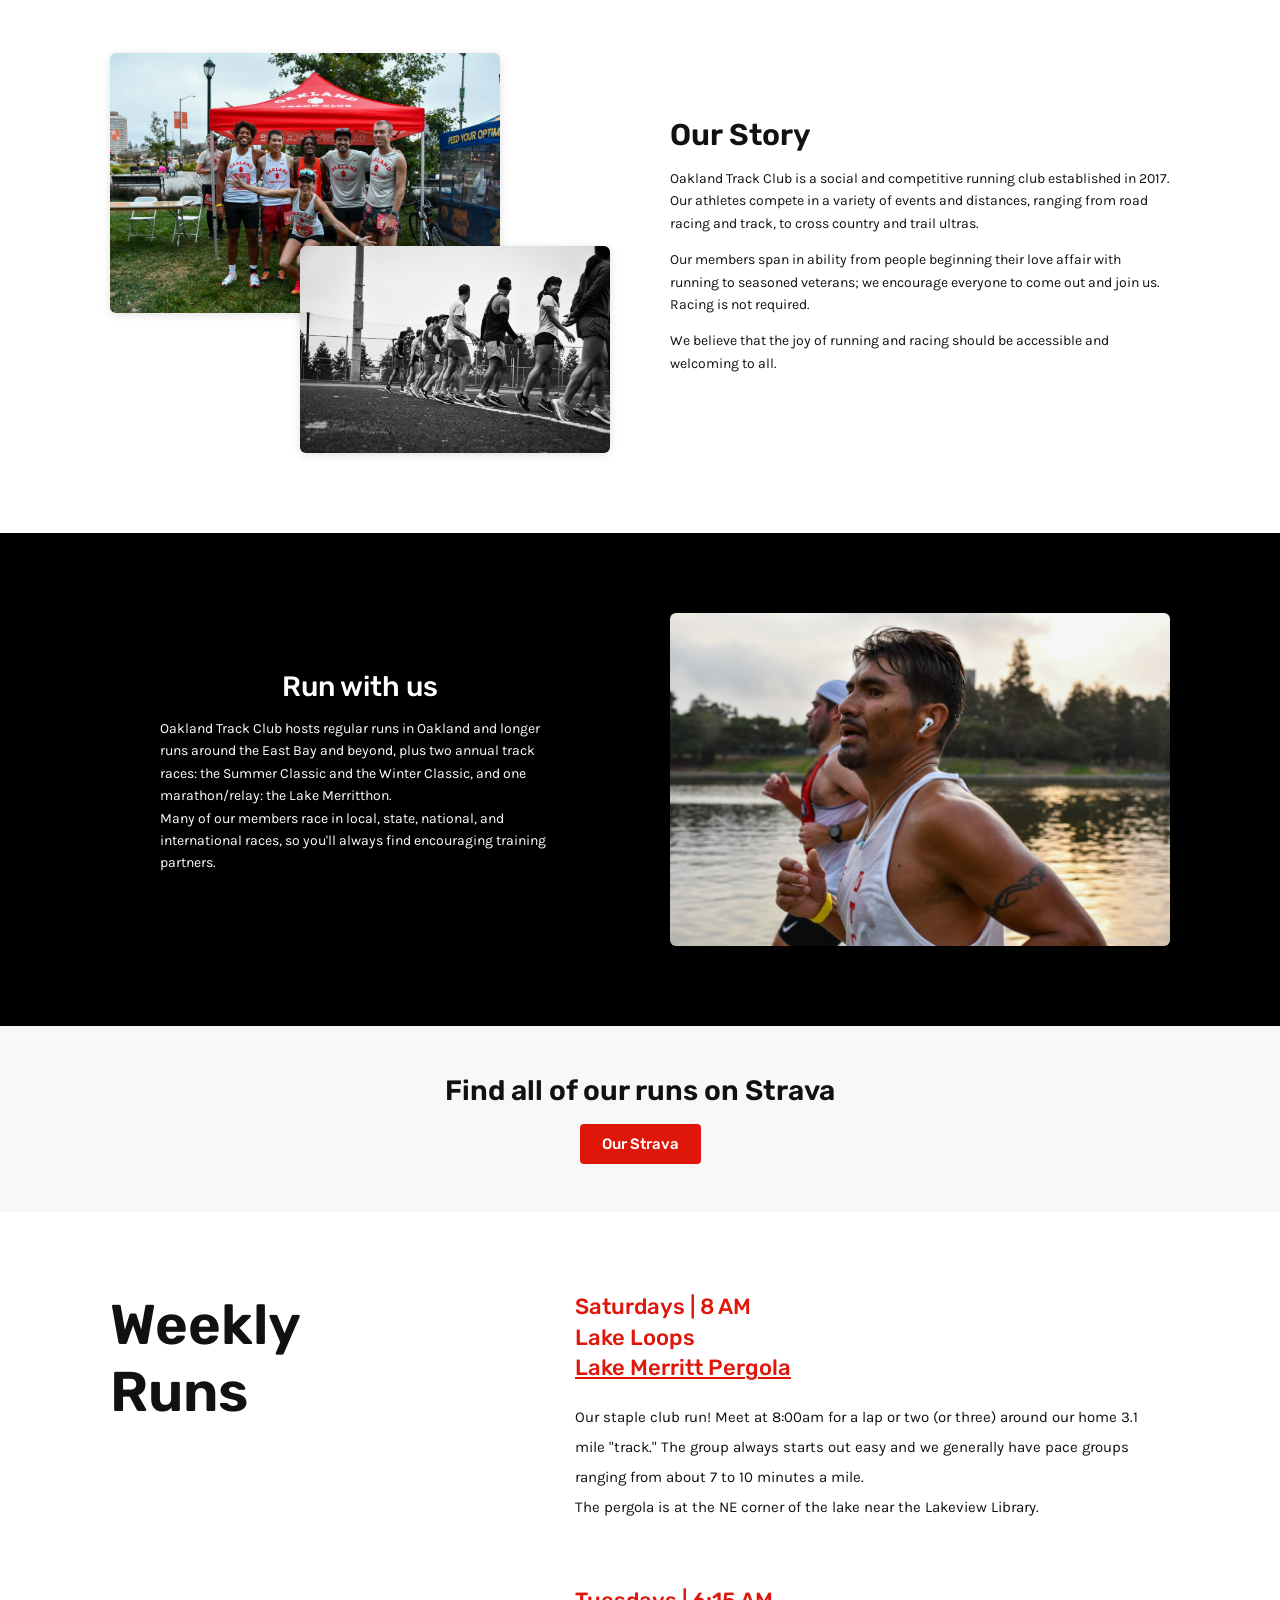
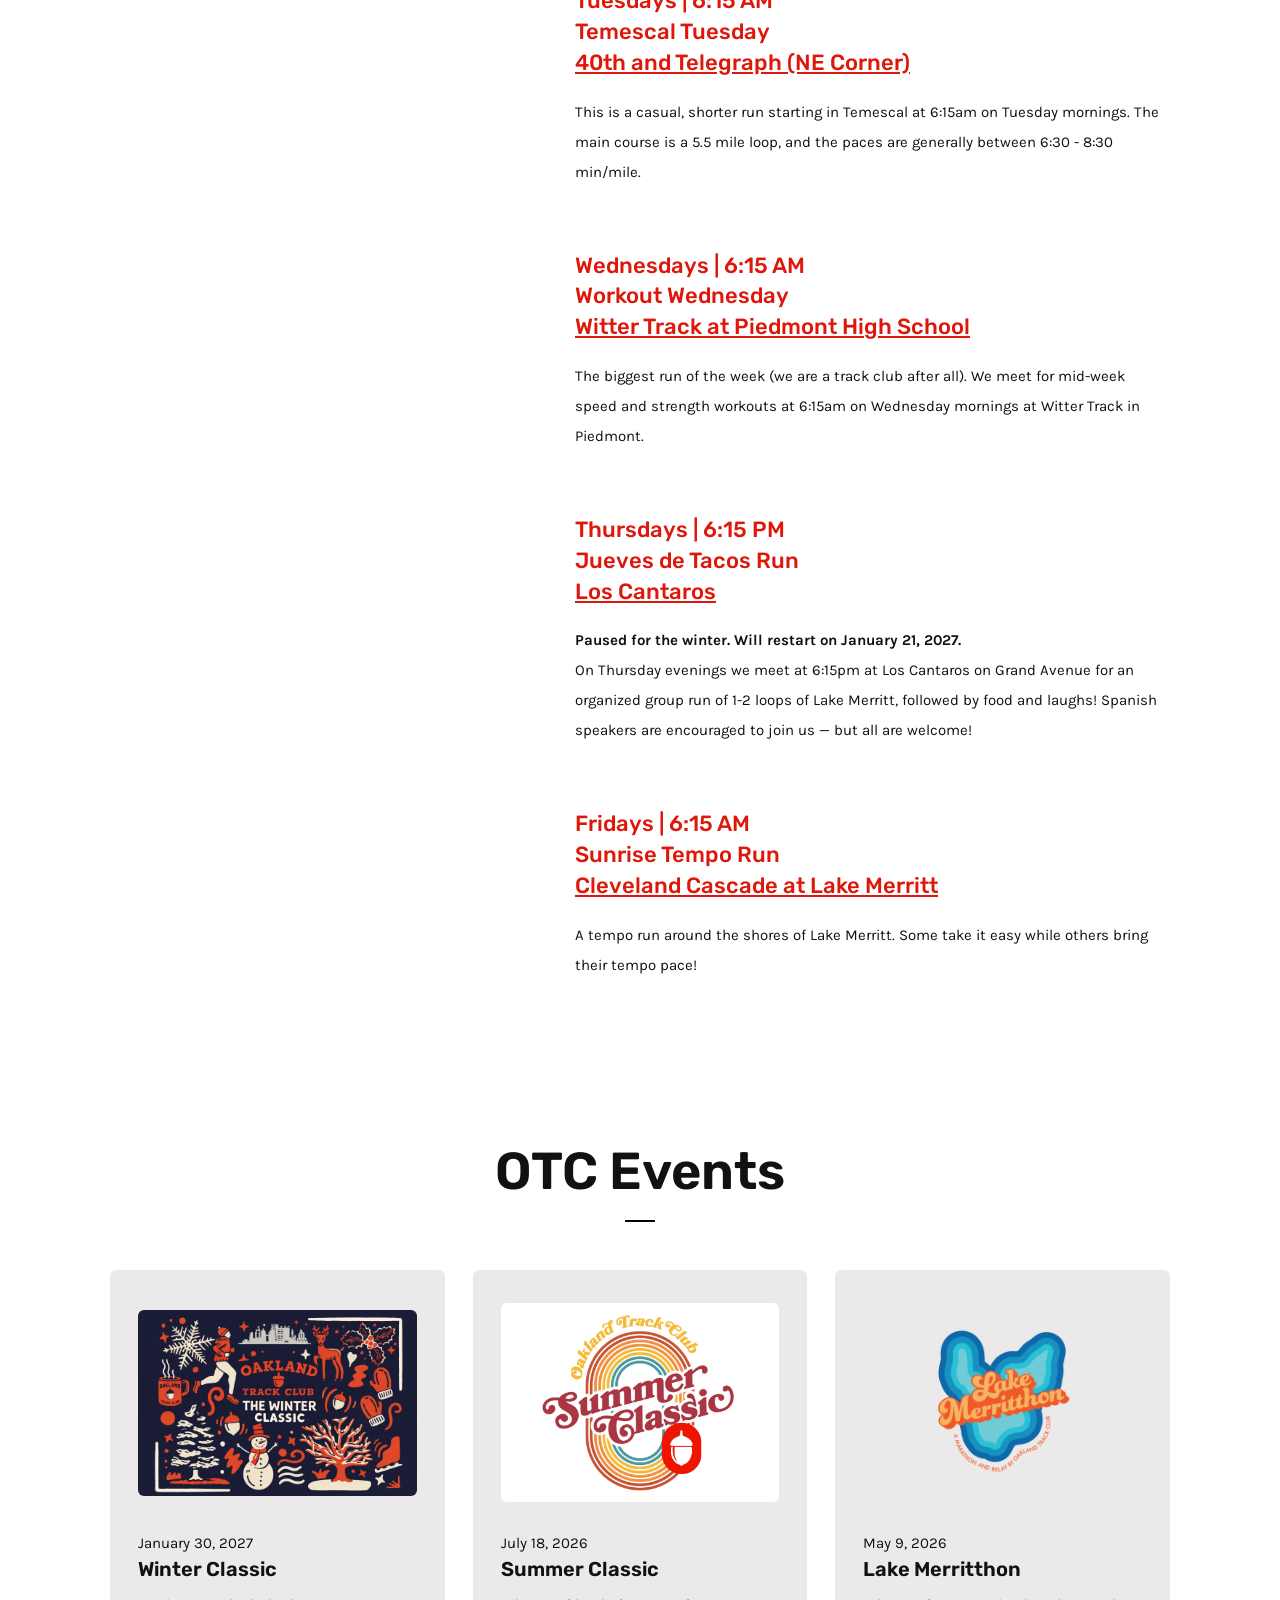
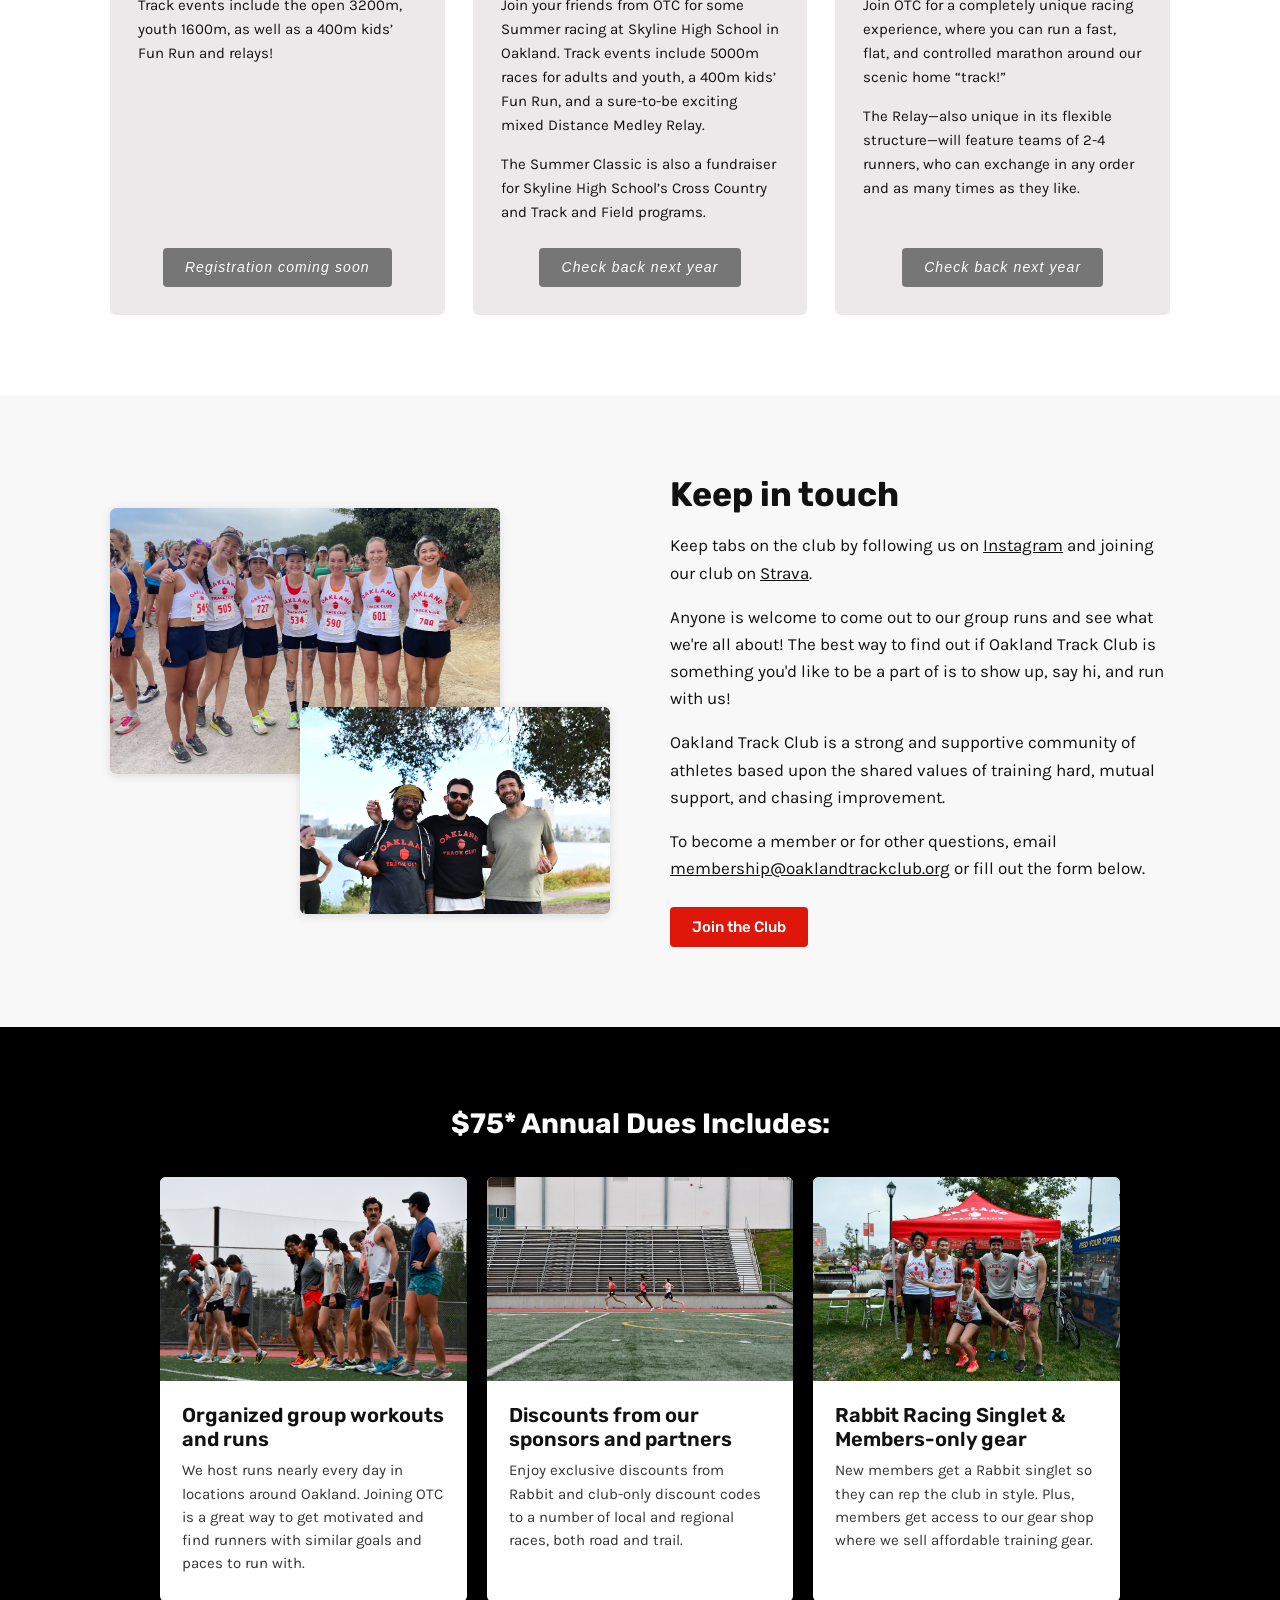
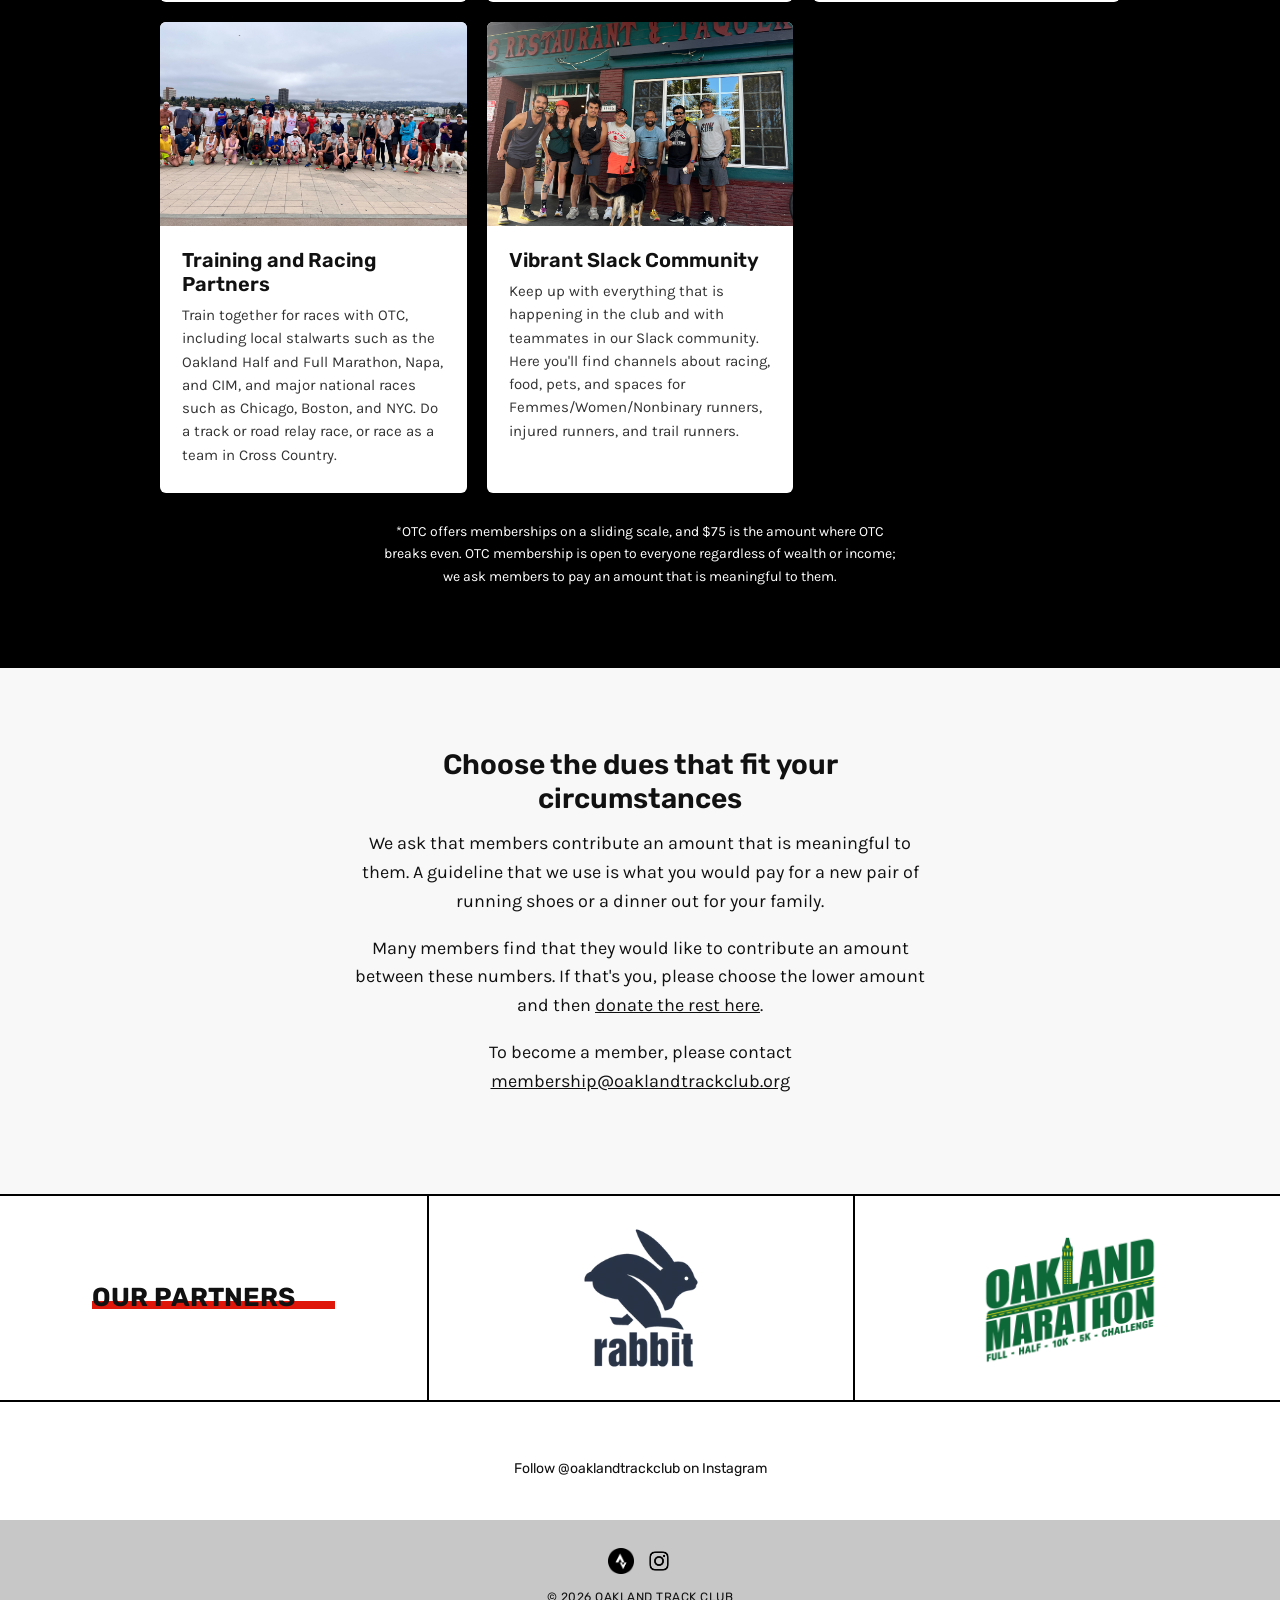
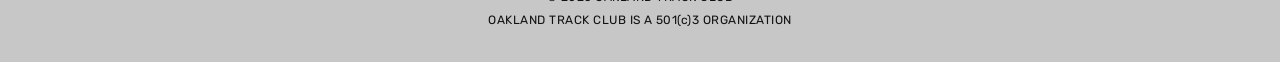
==== commit 9c455d10: "Consolidate site into a single mobile-friendly page Merge about, weekly runs, events and membership " ====
--- a/index.html
+++ b/index.html
@@ -19,12 +19,12 @@
   <link href="https://fonts.googleapis.com/css2?family=Karla:wght@400;500;700&family=Rubik:wght@400;500;600;700;900&display=swap" rel="stylesheet">
   <link rel="stylesheet" href="css/style.css">
 </head>
-<body>
+<body id="top">
   <a class="skip-link" href="#main">Skip to main content</a>
 
   <header class="site-header">
     <div class="container site-header__inner">
-      <a class="site-logo" href="./" aria-label="Oakland Track Club home">
+      <a class="site-logo" href="#top" aria-label="Oakland Track Club home">
         <img src="images/logo.png" alt="Oakland Track Club" width="1568" height="97">
       </a>
       <button class="nav-toggle" type="button" aria-controls="site-nav" aria-expanded="false" aria-label="Open navigation menu">
@@ -34,11 +34,11 @@
       </button>
       <nav class="site-nav" id="site-nav" aria-label="Main">
       <ul>
-        <li class="nav-home"><a href="./" aria-current="page">Home</a></li>
-        <li><a href="about/">Our story</a></li>
-        <li><a href="weekly-runs/">Weekly Runs</a></li>
-        <li><a href="otc-events/">Events</a></li>
-        <li><a href="membership/">Contact and Membership</a></li>
+        <li class="nav-home"><a href="#top">Home</a></li>
+        <li><a href="#about">Our story</a></li>
+        <li><a href="#weekly-runs">Weekly Runs</a></li>
+        <li><a href="#events">Events</a></li>
+        <li><a href="#membership">Contact and Membership</a></li>
       </ul>
       </nav>
     </div>
@@ -46,6 +46,7 @@
 
   <main id="main">
     <section class="hero hero--full" aria-label="Oakland Track Club">
+      <h1 class="sr-only">Oakland Track Club</h1>
       <img src="images/home-hero.jpg" alt="Two Oakland Track Club runners racing on a track" style="object-position: 58% 0%;">
     </section>
 
@@ -65,7 +66,7 @@
           <h2>Join us</h2>
           <p>We offer multiple club runs to meet any schedule and most abilities. Every few months, we host a newcomers run at Lake Merritt. Join our Strava group to keep up with the run schedule.</p>
           <div class="btn-row">
-            <a class="btn" href="weekly-runs/">See our Runs</a>
+            <a class="btn" href="#weekly-runs">See our Runs</a>
             <a class="btn" href="https://www.strava.com/clubs/oakland-track-club-326878" target="_blank" rel="noopener">See Our Strava</a>
           </div>
         </div>
@@ -104,9 +105,187 @@
       </div>
     </section>
 
+    <section class="hero" id="about">
+      <img src="images/about-hero.jpg" alt="Oakland Track Club members in team shirts posing in the bleachers">
+      <h2 class="hero__title">We love to run.<br>Together.</h2>
+    </section>
+
+    <section class="section">
+      <div class="container two-col">
+        <div class="collage">
+          <img class="collage__a" src="images/about-pacers.jpg" alt="Oakland Track Club pacers at Oakland Running Festival" loading="lazy">
+          <img class="collage__b" src="images/about-drills.jpg" alt="Oakland Track Club workout drills at Piedmont High" loading="lazy" style="filter: grayscale(1);">
+        </div>
+        <div class="small">
+          <h2 style="font-size: 30px;">Our Story</h2>
+          <p>Oakland Track Club is a social and competitive running club established in 2017. Our athletes compete in a variety of events and distances, ranging from road racing and track, to cross country and trail ultras.</p>
+          <p>Our members span in ability from people beginning their love affair with running to seasoned veterans; we encourage everyone to come out and join us. Racing is not required.</p>
+          <p>We believe that the joy of running and racing should be accessible and welcoming to all.</p>
+        </div>
+      </div>
+    </section>
+
+    <section class="section section--black">
+      <div class="container two-col">
+        <div class="small" style="max-width: 400px; margin: 0 auto;">
+          <h2 class="text-center" style="font-size: 28px; font-weight: 500;">Run with us</h2>
+          <p>Oakland Track Club hosts regular runs in Oakland and longer runs around the East Bay and beyond, plus two annual track races: the Summer Classic and the Winter Classic, and one marathon/relay: the Lake Merritthon.<br>
+          Many of our members race in local, state, national, and international races, so you'll always find encouraging training partners.</p>
+        </div>
+        <img src="images/about-half-marathon.jpg" alt="Oakland Track Club racing at Oakland Half Marathon" loading="lazy">
+      </div>
+    </section>
+
+    <section class="section section--light section--tight cta-band" id="weekly-runs">
+      <div class="container">
+        <h2>Find all of our runs on Strava</h2>
+        <a class="btn" href="https://www.strava.com/clubs/oakland-track-club-326878" target="_blank" rel="noopener">Our Strava</a>
+      </div>
+    </section>
+
+    <section class="section">
+      <div class="container runs-layout">
+        <h2>Weekly<br>Runs</h2>
+        <div>
+<!-- Each run is an <article class="run">. Copy one to add a run; delete one to remove it. -->
+        <article class="run">
+          <h3><span>Saturdays | 8 AM</span><span>Lake Loops</span><span><a href="https://maps.app.goo.gl/dYE4C1JZwqK7jFLH6" target="_blank" rel="noopener">Lake Merritt Pergola</a></span></h3>
+          <p>Our staple club run! Meet at 8:00am for a lap or two (or three) around our home 3.1 mile "track." The group always starts out easy and we generally have pace groups ranging from about 7 to 10 minutes a mile.</p>
+          <p>The pergola is at the NE corner of the lake near the Lakeview Library.</p>
+        </article>
+        <article class="run">
+          <h3><span>Tuesdays | 6:15 AM</span><span>Temescal Tuesday</span><span><a href="https://www.google.com/maps/place/40th+St+%26+Alameda+County+Bicycle+Rte+35,+Oakland,+CA+94609/@37.8291964,-122.2666391,17z/" target="_blank" rel="noopener">40th and Telegraph (NE Corner)</a></span></h3>
+          <p>This is a casual, shorter run starting in Temescal at 6:15am on Tuesday mornings. The main course is a 5.5 mile loop, and the paces are generally between 6:30 - 8:30 min/mile.</p>
+        </article>
+        <article class="run">
+          <h3><span>Wednesdays | 6:15 AM</span><span>Workout Wednesday</span><span><a href="https://www.google.com/maps/place/Witter+Field/@37.8209806,-122.2377162,17z/" target="_blank" rel="noopener">Witter Track at Piedmont High School</a></span></h3>
+          <p>The biggest run of the week (we are a track club after all). We meet for mid-week speed and strength workouts at 6:15am on Wednesday mornings at Witter Track in Piedmont.</p>
+        </article>
+        <article class="run">
+          <h3><span>Thursdays | 6:15 PM</span><span>Jueves de Tacos Run</span><span><a href="https://www.google.com/maps/place/Los+Cantaros/@37.8091803,-122.2587609,17z/" target="_blank" rel="noopener">Los Cantaros</a></span></h3>
+          <p class="note">Paused for the winter. Will restart on January 21, 2027.</p>
+          <p>On Thursday evenings we meet at 6:15pm at Los Cantaros on Grand Avenue for an organized group run of 1-2 loops of Lake Merritt, followed by food and laughs! Spanish speakers are encouraged to join us — but all are welcome!</p>
+        </article>
+        <article class="run">
+          <h3><span>Fridays | 6:15 AM</span><span>Sunrise Tempo Run</span><span><a href="https://maps.app.goo.gl/iEvU7y9QtysF8nci6" target="_blank" rel="noopener">Cleveland Cascade at Lake Merritt</a></span></h3>
+          <p>A tempo run around the shores of Lake Merritt. Some take it easy while others bring their tempo pace!</p>
+        </article>
+        </div>
+      </div>
+    </section>
+
+    <section class="section" id="events">
+      <div class="container">
+        <h2 class="page-title">OTC Events</h2>
+
+        <!-- Each event is an <article class="event">. Update the date, text, and button as needed.
+             For a live registration link, use: <a class="btn btn--italic" href="https://...">Register now</a> -->
+        <div class="events">
+
+                    <article class="event">
+            <div class="event__img"><img src="images/event-winter-classic.png" alt="Oakland Track Club The Winter Classic poster"></div>
+            <p class="event__date">January 30, 2027</p>
+            <h3>Winter Classic</h3>
+            <p>Track events include the open 3200m, youth 1600m, as well as a 400m kids’ Fun Run and relays!</p>
+            <span class="btn btn--italic" aria-disabled="true">Registration coming soon</span>
+          </article>
+          
+          <article class="event">
+            <div class="event__img"><img src="images/event-summer-classic.jpg" alt="Oakland Track Club Summer Classic logo"></div>
+            <p class="event__date">July 18, 2026</p>
+            <h3>Summer Classic</h3>
+            <p>Join your friends from OTC for some Summer racing at Skyline High School in Oakland.  Track events include 5000m races for adults and youth, a 400m kids’ Fun Run, and a sure-to-be exciting mixed Distance Medley Relay.</p>
+            <p>The Summer Classic is also a fundraiser for Skyline High School’s Cross Country and Track and Field programs.</p>
+            <span class="btn btn--italic" aria-disabled="true">Check back next year</span>
+          </article>
+
+
+
+          <article class="event">
+            <div class="event__img"><img src="images/event-lake-merritthon.png" alt="Lake Merritthon logo"></div>
+            <p class="event__date">May 9, 2026</p>
+            <h3>Lake Merritthon</h3>
+            <p>Join OTC for a completely unique racing experience, where you can run a fast, flat, and controlled marathon around our scenic home “track!”</p>
+            <p>The Relay—also unique in its flexible structure—will feature teams of 2-4 runners, who can exchange in any order and as many times as they like.</p>
+            <span class="btn btn--italic" aria-disabled="true">Check back next year</span>
+          </article>
+        </div>
+      </div>
+    </section>
+
+    <section class="section section--light keep-in-touch" id="membership">
+      <div class="container two-col">
+        <div class="collage">
+          <img class="collage__a" src="images/membership-bg.jpg" alt="Oakland Track Club members at a cross country race" loading="lazy">
+          <img class="collage__b" src="images/membership-members.jpg" alt="Members of Oakland Track Club" loading="lazy">
+        </div>
+        <div>
+          <h2>Keep in touch</h2>
+          <p>Keep tabs on the club by following us on <a href="https://www.instagram.com/oaklandtrackclub" target="_blank" rel="noopener">Instagram</a> and joining our club on <a href="https://www.strava.com/clubs/oakland-track-club-326878" target="_blank" rel="noopener">Strava</a>.</p>
+          <p>Anyone is welcome to come out to our group runs and see what we're all about! The best way to find out if Oakland Track Club is something you'd like to be a part of is to show up, say hi, and run with us!</p>
+          <p>Oakland Track Club is a strong and supportive community of athletes based upon the shared values of training hard, mutual support, and chasing improvement.</p>
+          <p>To become a member or for other questions, email <a href="mailto:membership@oaklandtrackclub.org">membership@oaklandtrackclub.org</a> or fill out the form below.</p>
+          <a class="btn" href="https://docs.google.com/forms/d/e/1FAIpQLSfs9kymG7cI0b68FdRhXeLYSOz7o_jLre0TxA70itX16dUGEQ/viewform" target="_blank" rel="noopener" style="margin-top: 8px;">Join the Club</a>
+        </div>
+      </div>
+    </section>
+
+    <section class="section section--black dues">
+      <div class="container" style="max-width: 1000px;">
+        <h2>$75* Annual Dues Includes:</h2>
+        <div class="benefits">
+          <div class="benefit">
+            <img src="images/benefit-workouts.jpg" alt="Oakland Track Club runners lined up at the track for a workout" loading="lazy">
+            <div class="benefit__card">
+              <h3>Organized group workouts and runs</h3>
+              <p>We host runs nearly every day in locations around Oakland. Joining OTC is a great way to get motivated and find runners with similar goals and paces to run with.</p>
+            </div>
+          </div>
+          <div class="benefit">
+            <img src="images/benefit-discounts.jpg" alt="Runners racing on the track at the Winter Classic" loading="lazy">
+            <div class="benefit__card">
+              <h3>Discounts from our sponsors and partners</h3>
+              <p>Enjoy exclusive discounts from Rabbit and club-only discount codes to a number of local and regional races, both road and trail.</p>
+            </div>
+          </div>
+          <div class="benefit">
+            <img src="images/about-pacers.jpg" alt="Oakland Track Club members in team singlets at the club tent" loading="lazy">
+            <div class="benefit__card">
+              <h3>Rabbit Racing Singlet &amp; Members-only gear</h3>
+              <p>New members get a Rabbit singlet so they can rep the club in style. Plus, members get access to our gear shop where we sell affordable training gear.</p>
+            </div>
+          </div>
+          <div class="benefit">
+            <img src="images/benefit-training.jpg" alt="A large group of Oakland Track Club members at Lake Merritt" loading="lazy">
+            <div class="benefit__card">
+              <h3>Training and Racing Partners</h3>
+              <p>Train together for races with OTC, including local stalwarts such as the Oakland Half and Full Marathon, Napa, and CIM, and major national races such as Chicago, Boston, and NYC. Do a track or road relay race, or race as a team in Cross Country.</p>
+            </div>
+          </div>
+          <div class="benefit">
+            <img src="images/gallery-10.jpg" alt="Oakland Track Club members gathered in front of a restaurant" loading="lazy">
+            <div class="benefit__card">
+              <h3>Vibrant Slack Community</h3>
+              <p>Keep up with everything that is happening in the club and with teammates in our Slack community. Here you'll find channels about racing, food, pets, and spaces for Femmes/Women/Nonbinary runners, injured runners, and trail runners.</p>
+            </div>
+          </div>
+        </div>
+        <p class="dues__footnote">*OTC offers memberships on a sliding scale, and $75 is the amount where OTC breaks even. OTC membership is open to everyone regardless of wealth or income; we ask members to pay an amount that is meaningful to them.</p>
+      </div>
+    </section>
+
+    <section class="section section--light">
+      <div class="container sliding-scale">
+        <h2>Choose the dues that fit your circumstances</h2>
+        <p>We ask that members contribute an amount that is meaningful to them. A guideline that we use is what you would pay for a new pair of running shoes or a dinner out for your family.</p>
+        <p>Many members find that they would like to contribute an amount between these numbers. If that's you, please choose the lower amount and then <a href="https://www.paypal.com/paypalme/oaklandtrackclub" target="_blank" rel="noopener">donate the rest here</a>.</p>
+        <p>To become a member, please contact <a href="mailto:membership@oaklandtrackclub.org">membership@oaklandtrackclub.org</a></p>
+      </div>
+    </section>
+
     <section class="partners" aria-label="Our partners">
       <div><h2>OUR PARTNERS</h2></div>
-      <div><a href="https://www.rabbitwear.com/" target="_blank" rel="noopener"><img src="images/partner-rabbit.png" alt="rabbit" loading="lazy"></a></div>
+      <div><a href="https://www.runinrabbit.com/" target="_blank" rel="noopener"><img src="images/partner-rabbit.png" alt="rabbit" loading="lazy"></a></div>
       <div><a href="https://www.oaklandmarathon.com/" target="_blank" rel="noopener"><img src="images/partner-oakland-marathon.png" alt="Oakland Marathon" loading="lazy"></a></div>
     </section>
   </main>
@@ -132,5 +311,8 @@
 
   <script src="js/main.js"></script>
   <script>document.querySelectorAll(".js-year").forEach(function (el) { el.textContent = new Date().getFullYear(); });</script>
+  <!-- Vercel Web Analytics -->
+  <script>window.va = window.va || function () { (window.vaq = window.vaq || []).push(arguments); };</script>
+  <script defer src="/_vercel/insights/script.js"></script>
 </body>
 </html>
--- a/css/style.css
+++ b/css/style.css
@@ -18,6 +18,8 @@
   --max: 1100px;
   --gutter: 20px;
   --header-h: 72px;
+  --radius: 6px;     /* photos, cards */
+  --radius-sm: 4px;  /* buttons */
 }
 
 *,
@@ -47,6 +49,22 @@
 }
 
 p { margin: 0 0 1em; }
+
+.sr-only {
+  position: absolute;
+  width: 1px;
+  height: 1px;
+  margin: -1px;
+  padding: 0;
+  overflow: hidden;
+  clip: rect(0 0 0 0);
+  white-space: nowrap;
+  border: 0;
+}
+
+/* In-page anchors land below the fixed header */
+[id] { scroll-margin-top: var(--header-h); }
+body[id] { scroll-margin-top: 0; }
 
 .container {
   width: 100%;
@@ -82,7 +100,13 @@
 .btn:hover,
 .btn:focus-visible { background: var(--red-dark); }
 .btn--italic { font-style: italic; letter-spacing: 0.08em; font-family: var(--font-body); font-size: 14px; }
-.btn[aria-disabled="true"] { cursor: default; }
+/* Disabled buttons (e.g. "Check back next year"): grayed out, not clickable */
+.btn[aria-disabled="true"],
+.btn[aria-disabled="true"]:hover {
+  background: #767676;
+  color: var(--white);
+  cursor: default;
+}
 
 /* ---------- Header / Nav ---------- */
 /* Fixed, frosted-glass bar (Apple-style). Page content starts below it.
@@ -144,6 +168,7 @@
 @media (max-width: 1024px) {
   .site-nav ul { gap: 20px; }
 }
+.site-nav a[aria-current="true"] { color: var(--red); }
 .site-nav a:hover,
 .site-nav a:focus-visible { color: var(--red); }
 
@@ -237,7 +262,7 @@
     white-space: normal;
     color: var(--black);
   }
-  .site-nav a[aria-current="page"] { color: var(--red); }
+  .site-nav a[aria-current="true"] { color: var(--red); }
 
   .nav-overlay {
     display: block;
@@ -478,17 +503,17 @@
   grid-template-columns: 1fr 1.4fr;
   gap: 40px;
 }
-.runs-layout > h1 { font-size: clamp(40px, 5vw, 56px); font-weight: 600; }
+.runs-layout > h2 { font-size: clamp(40px, 5vw, 56px); font-weight: 600; }
 .run { margin-bottom: 64px; }
 .run:last-child { margin-bottom: 0; }
-.run h2 {
+.run h3 {
   color: var(--red);
   font-size: 22px;
   font-weight: 500;
   line-height: 1.4;
   margin-bottom: 18px;
 }
-.run h2 span { display: block; }
+.run h3 span { display: block; }
 .run p { font-size: 15px; line-height: 2; margin: 0; }
 .run .note { font-weight: 700; }
 @media (max-width: 760px) {
@@ -510,85 +535,81 @@
   background: var(--black);
   margin: 18px auto 0;
 }
+/* Event cards: one row of three on desktop, equal heights, buttons aligned at the bottom */
 .events {
   display: grid;
-  grid-template-columns: repeat(2, 1fr);
-  gap: 60px 60px;
-  align-items: start;
-  margin-top: 56px;
+  grid-template-columns: repeat(3, 1fr);
+  gap: 28px;
+  align-items: stretch;
+  margin-top: 48px;
 }
 .event {
+  display: flex;
+  flex-direction: column;
   background: var(--gray-card);
-  padding: 32px;
+  padding: 28px;
 }
 .event__img {
-  aspect-ratio: 4 / 3.1;
+  aspect-ratio: 4 / 3;
   display: flex;
   align-items: center;
   justify-content: center;
-  margin-bottom: 36px;
-}
-.event__img img { max-height: 100%; width: 100%; object-fit: contain; }
+  min-height: 0;  /* keep every image box the same height, even for tall logos */
+  margin-bottom: 24px;
+}
+.event__img img { width: auto; height: auto; max-width: 100%; max-height: 100%; }
 .event__date { margin: 0 0 2px; }
-.event h2 { font-size: 20px; margin-bottom: 12px; }
+.event h3 { font-size: 20px; margin-bottom: 12px; }
 .event p { font-size: 15px; }
-.event .btn { display: table; margin: 24px auto 0; }
-@media (max-width: 760px) {
-  .events { grid-template-columns: 1fr; gap: 32px; }
+.event .btn { display: table; margin: auto auto 0; }
+.event p:last-of-type { margin-bottom: 24px; }
+@media (max-width: 1000px) {
+  .events { grid-template-columns: repeat(2, 1fr); }
+}
+@media (max-width: 640px) {
+  .events { grid-template-columns: 1fr; gap: 24px; }
   .event { padding: 22px; }
 }
 
 /* ---------- Membership ---------- */
-.keep-in-touch h1 { font-size: 34px; font-weight: 700; }
+.keep-in-touch h2 { font-size: 34px; font-weight: 700; }
 .keep-in-touch p { font-size: 17px; }
 
 .dues h2 { text-align: center; font-size: 28px; font-weight: 700; margin-bottom: 36px; }
+/* Each benefit is a card: full-color photo on top, text below */
 .benefits {
   display: grid;
   grid-template-columns: repeat(3, 1fr);
-  gap: 10px;
+  gap: 20px;
 }
 .benefit {
-  position: relative;
-  min-height: 430px;
-  padding: 36px 16px;
   display: flex;
-  justify-content: center;
-  overflow: hidden;
-}
-.benefit > img {
-  position: absolute;
-  inset: 0;
-  width: 100%;
-  height: 100%;
-  object-fit: cover;
-  filter: grayscale(1);
-}
-.benefit__card {
-  position: relative;
+  flex-direction: column;
   background: var(--white);
   color: var(--text);
-  text-align: center;
-  padding: 28px 18px;
+  overflow: hidden;
+}
+.benefit > img {
   width: 100%;
-  max-width: 300px;
-  align-self: flex-start;
-  min-height: 82%;
-}
-.benefit__card h3 { font-size: 22px; font-weight: 500; }
-.benefit__card p { font-size: 14px; margin: 0; }
+  aspect-ratio: 3 / 2;
+  object-fit: cover;
+  transition: transform 0.4s ease;
+}
+.benefit:hover > img { transform: scale(1.03); }
+.benefit__card { padding: 22px 22px 26px; }
+.benefit__card h3 { font-size: 20px; font-weight: 600; margin-bottom: 8px; }
+.benefit__card p { font-size: 15px; line-height: 1.55; margin: 0; color: #333; }
 .dues__footnote { max-width: 520px; margin: 28px auto 0; text-align: center; font-size: 14px; }
 @media (max-width: 900px) { .benefits { grid-template-columns: repeat(2, 1fr); } }
 @media (max-width: 560px) {
   .benefits { grid-template-columns: 1fr; }
-  .benefit { min-height: 0; }
 }
 
 .sliding-scale { text-align: center; max-width: 620px; margin: 0 auto; font-size: 18px; }
 .sliding-scale h2 { font-size: 28px; font-weight: 600; }
 
 /* ---------- Contact ---------- */
-.contact h1 { font-size: 40px; font-weight: 700; }
+.contact h2 { font-size: 40px; font-weight: 700; }
 .contact p { font-size: 18px; }
 
 /* ---------- Footer ---------- */
@@ -670,3 +691,19 @@
   margin-bottom: 14px;
 }
 .social img { width: 26px; height: 26px; }
+
+/* ---------- Rounded corners ----------
+   Subtle rounding for a softer look. Adjust --radius / --radius-sm at the top.
+   Full-bleed sections (hero, quote, partners) stay square. */
+.btn,
+.skip-link { border-radius: var(--radius-sm); }
+
+.collage img,
+.two-col > img,
+.gallery button,
+.lightbox img,
+.event,
+.event__img img,
+.benefit,
+.ig-feed__item { border-radius: var(--radius); }
+
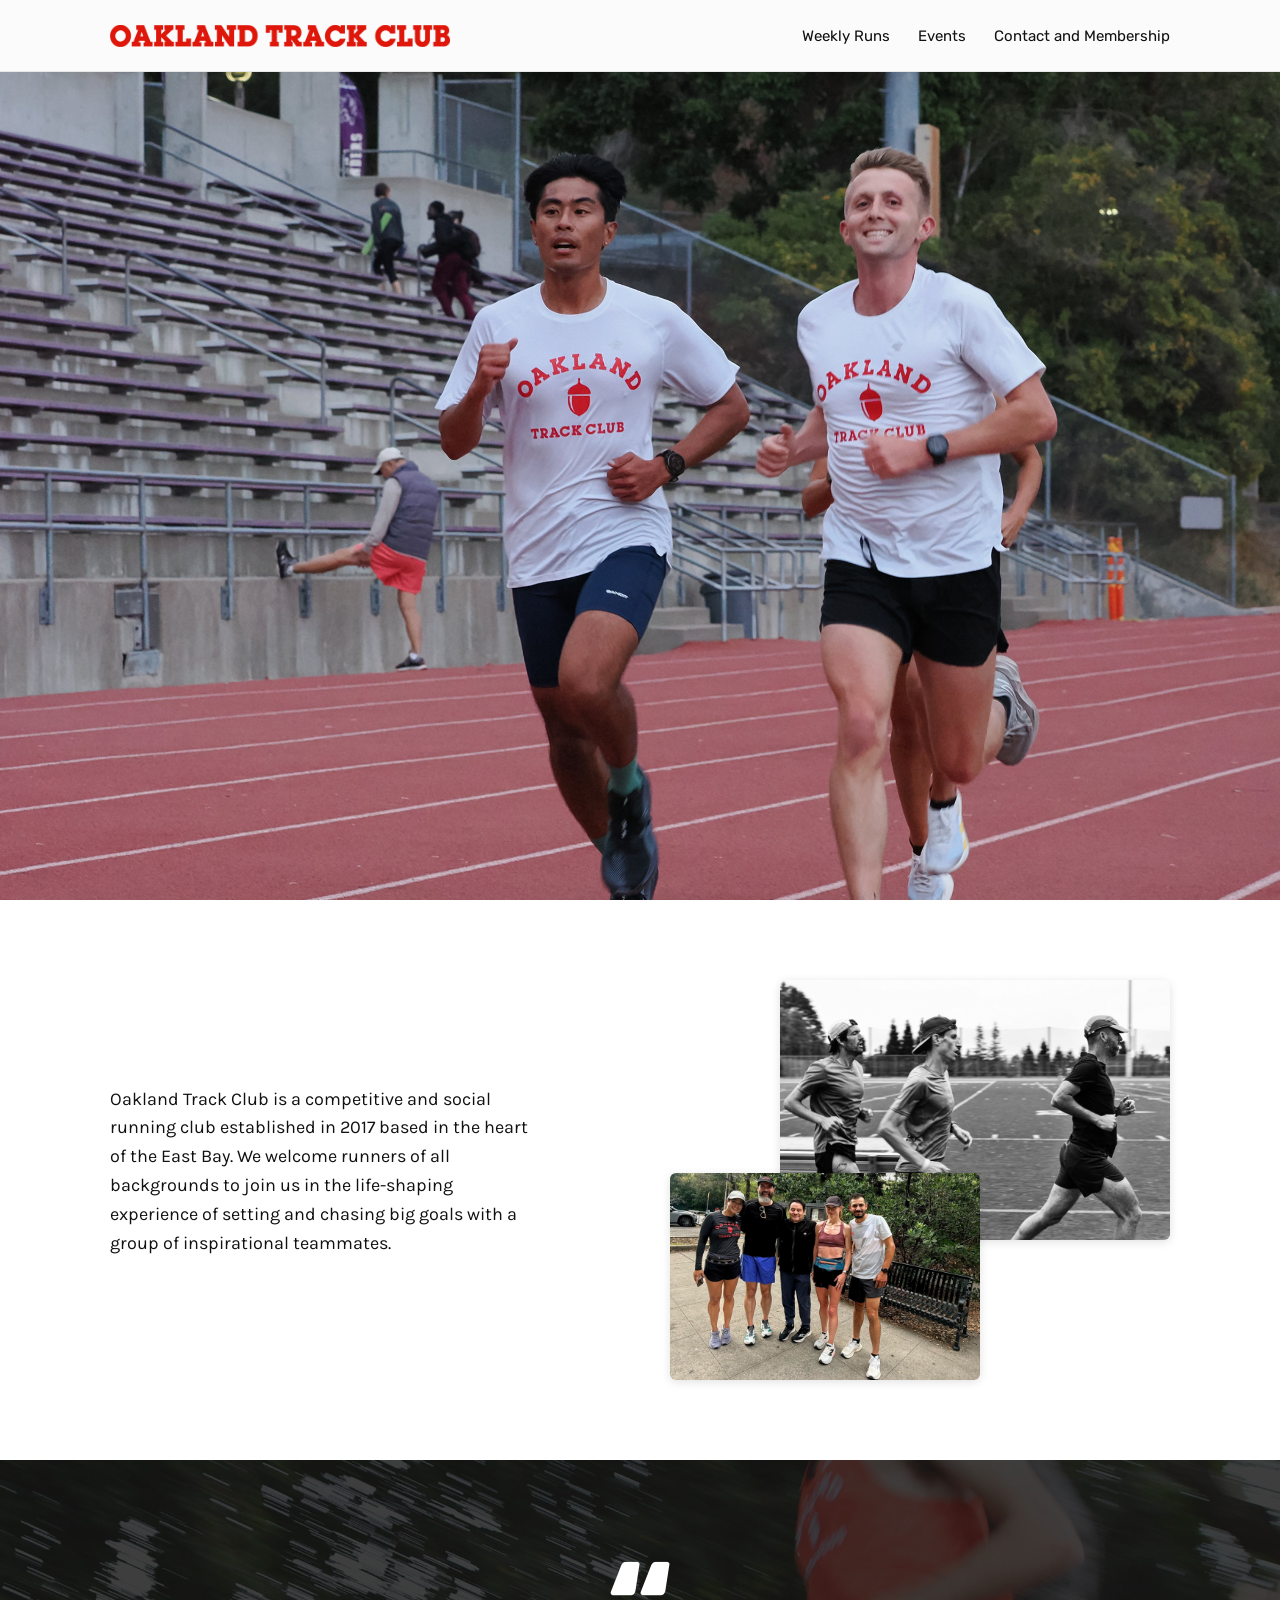
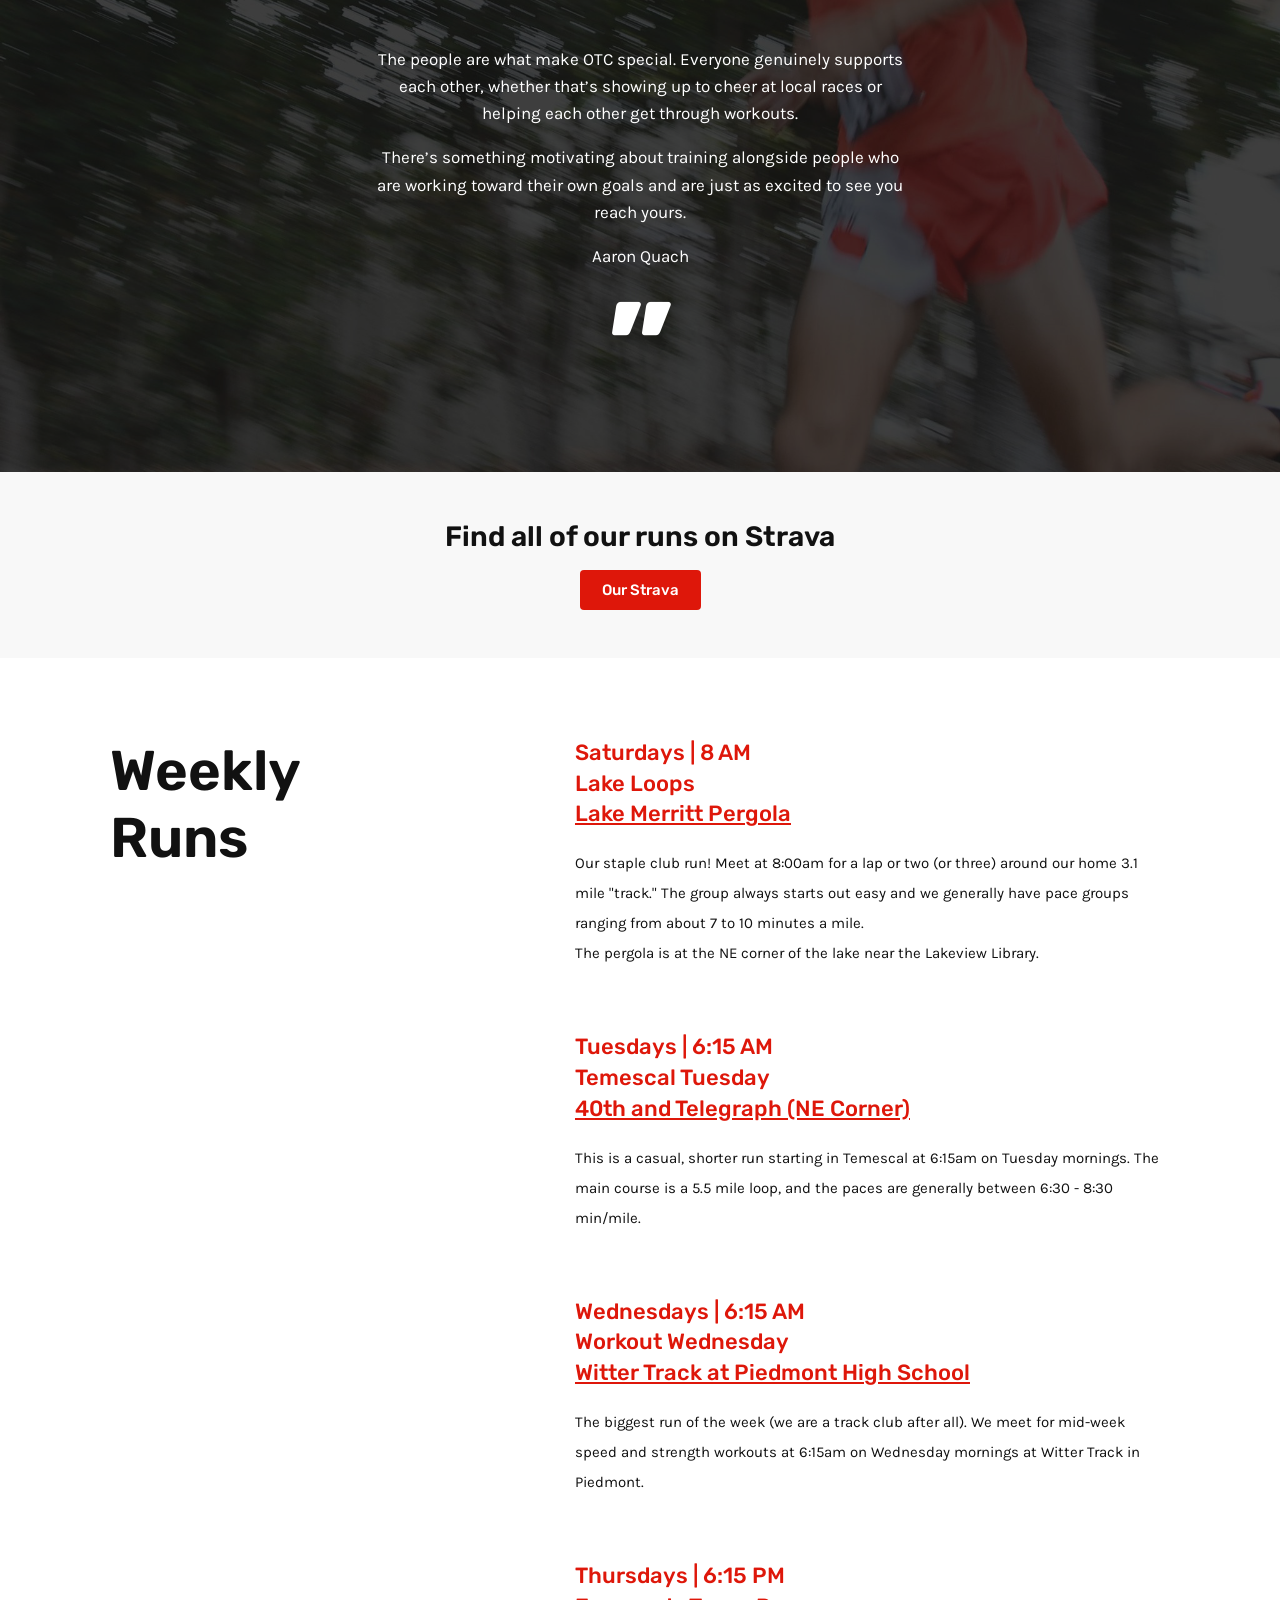
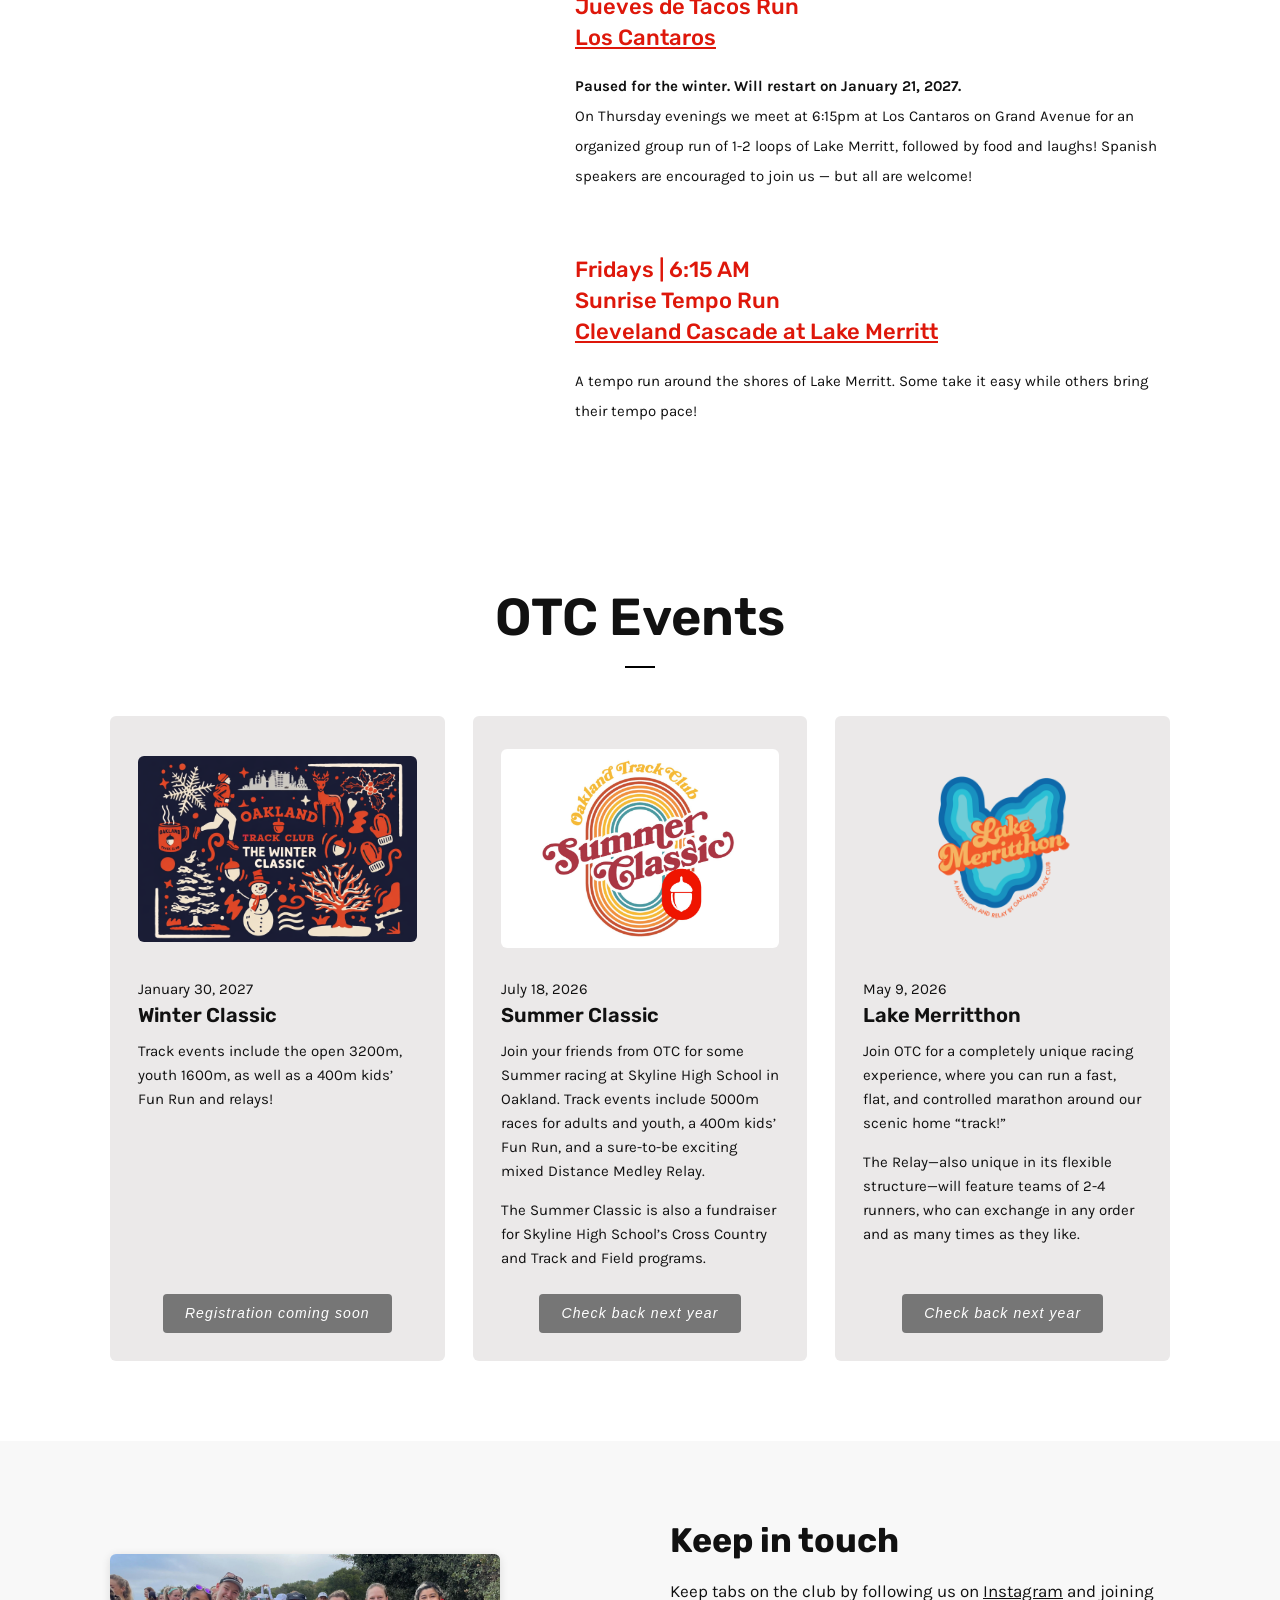
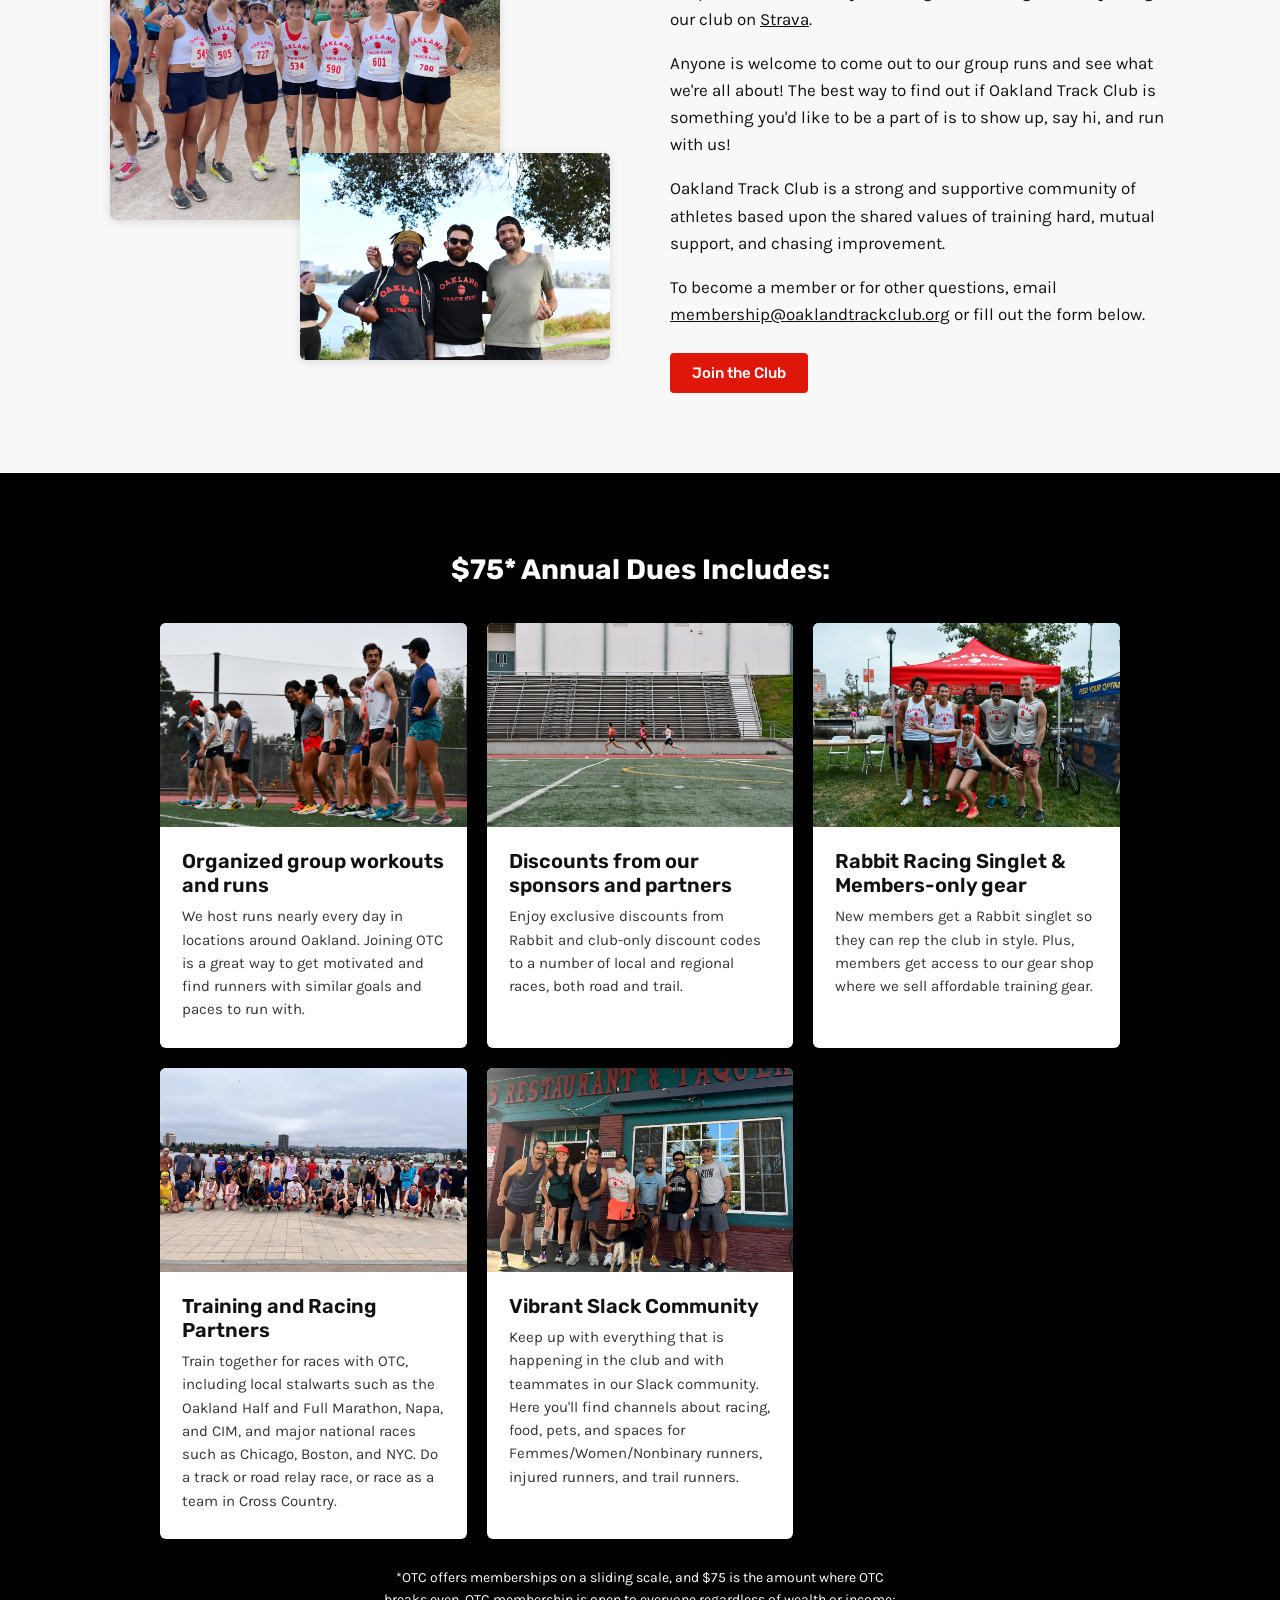
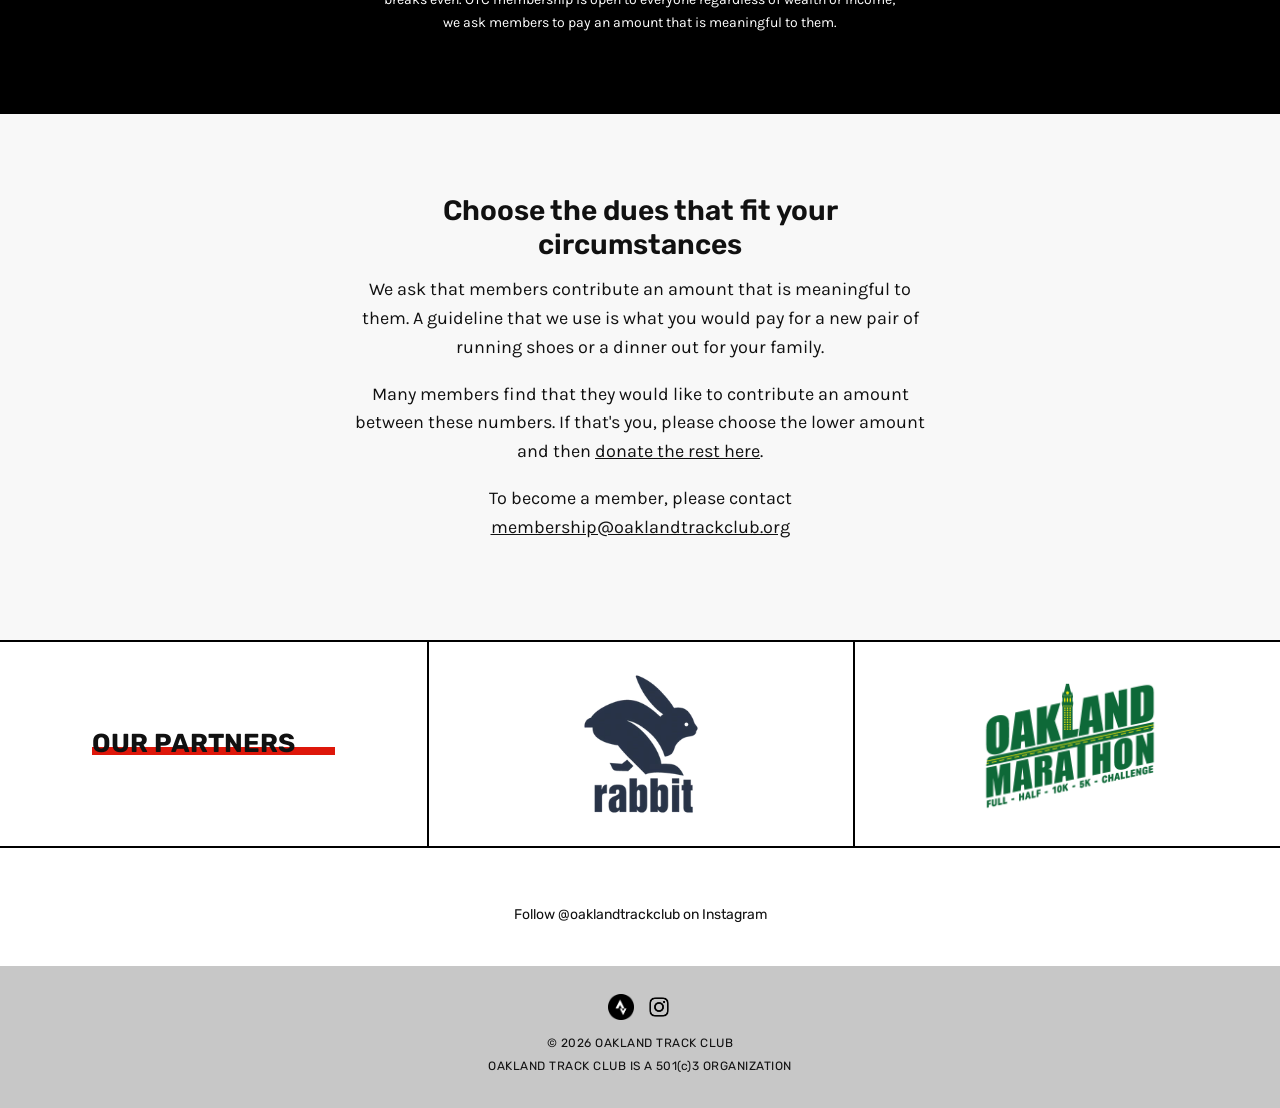
==== commit ebb3a6f9: "Remove Join us, About hero, Our Story and Run with us sections Co-authored-by: Copilot <223556219+Co" ====
--- a/index.html
+++ b/index.html
@@ -35,7 +35,6 @@
       <nav class="site-nav" id="site-nav" aria-label="Main">
       <ul>
         <li class="nav-home"><a href="#top">Home</a></li>
-        <li><a href="#about">Our story</a></li>
         <li><a href="#weekly-runs">Weekly Runs</a></li>
         <li><a href="#events">Events</a></li>
         <li><a href="#membership">Contact and Membership</a></li>
@@ -59,40 +58,6 @@
         </div>
       </div>
     </section>
-
-    <section class="section join" style="padding-top: 0;">
-      <div class="container two-col">
-        <div>
-          <h2>Join us</h2>
-          <p>We offer multiple club runs to meet any schedule and most abilities. Every few months, we host a newcomers run at Lake Merritt. Join our Strava group to keep up with the run schedule.</p>
-          <div class="btn-row">
-            <a class="btn" href="#weekly-runs">See our Runs</a>
-            <a class="btn" href="https://www.strava.com/clubs/oakland-track-club-326878" target="_blank" rel="noopener">See Our Strava</a>
-          </div>
-        </div>
-        <div class="gallery">
-            <button type="button"><img src="images/gallery-01.jpg" alt="Oakland Track Club runners posing for a group photo" loading="lazy"></button>
-            <button type="button"><img src="images/gallery-02.jpg" alt="Oakland Track Club runners posing for a group photo" loading="lazy"></button>
-            <button type="button"><img src="images/gallery-03.jpg" alt="Runners on a group run" loading="lazy"></button>
-            <button type="button"><img src="images/gallery-04.jpg" alt="Two runners at the track" loading="lazy"></button>
-            <button type="button"><img src="images/gallery-05.jpg" alt="Four runners after a run" loading="lazy"></button>
-            <button type="button"><img src="images/gallery-06.jpg" alt="Two runners pushing strollers" loading="lazy"></button>
-            <button type="button"><img src="images/home-runners-posing.jpg" alt="Runners posing" loading="lazy"></button>
-            <button type="button"><img src="images/gallery-08.jpg" alt="Runners posing" loading="lazy"></button>
-            <button type="button"><img src="images/gallery-09.jpg" alt="Two runners at a track" loading="lazy"></button>
-            <button type="button"><img src="images/gallery-10.jpg" alt="A group of runners in front of a restaurant" loading="lazy"></button>
-            <button type="button"><img src="images/gallery-11.jpg" alt="Runners in front of a lake" loading="lazy"></button>
-            <button type="button"><img src="images/gallery-12.jpg" alt="Runners on a trail" loading="lazy"></button>
-        </div>
-      </div>
-    </section>
-
-    <dialog class="lightbox" aria-label="Photo viewer">
-      <img src="" alt="">
-      <button type="button" class="lightbox__close" aria-label="Close">&times;</button>
-      <button type="button" class="lightbox__nav lightbox__nav--prev" aria-label="Previous photo">&#8249;</button>
-      <button type="button" class="lightbox__nav lightbox__nav--next" aria-label="Next photo">&#8250;</button>
-    </dialog>
 
     <section class="quote">
       <img src="images/home-quote-bg.jpg" alt="" loading="lazy">
@@ -102,37 +67,6 @@
           <p>There’s something motivating about training alongside people who are working toward their own goals and are just as excited to see you reach yours.</p>
           <cite>Aaron Quach</cite>
         </blockquote>
-      </div>
-    </section>
-
-    <section class="hero" id="about">
-      <img src="images/about-hero.jpg" alt="Oakland Track Club members in team shirts posing in the bleachers">
-      <h2 class="hero__title">We love to run.<br>Together.</h2>
-    </section>
-
-    <section class="section">
-      <div class="container two-col">
-        <div class="collage">
-          <img class="collage__a" src="images/about-pacers.jpg" alt="Oakland Track Club pacers at Oakland Running Festival" loading="lazy">
-          <img class="collage__b" src="images/about-drills.jpg" alt="Oakland Track Club workout drills at Piedmont High" loading="lazy" style="filter: grayscale(1);">
-        </div>
-        <div class="small">
-          <h2 style="font-size: 30px;">Our Story</h2>
-          <p>Oakland Track Club is a social and competitive running club established in 2017. Our athletes compete in a variety of events and distances, ranging from road racing and track, to cross country and trail ultras.</p>
-          <p>Our members span in ability from people beginning their love affair with running to seasoned veterans; we encourage everyone to come out and join us. Racing is not required.</p>
-          <p>We believe that the joy of running and racing should be accessible and welcoming to all.</p>
-        </div>
-      </div>
-    </section>
-
-    <section class="section section--black">
-      <div class="container two-col">
-        <div class="small" style="max-width: 400px; margin: 0 auto;">
-          <h2 class="text-center" style="font-size: 28px; font-weight: 500;">Run with us</h2>
-          <p>Oakland Track Club hosts regular runs in Oakland and longer runs around the East Bay and beyond, plus two annual track races: the Summer Classic and the Winter Classic, and one marathon/relay: the Lake Merritthon.<br>
-          Many of our members race in local, state, national, and international races, so you'll always find encouraging training partners.</p>
-        </div>
-        <img src="images/about-half-marathon.jpg" alt="Oakland Track Club racing at Oakland Half Marathon" loading="lazy">
       </div>
     </section>
 
--- a/css/style.css
+++ b/css/style.css
@@ -375,65 +375,6 @@
 /* ---------- Home ---------- */
 .intro p { font-size: 18px; max-width: 420px; }
 
-.join h2 { font-size: 32px; font-weight: 700; }
-.join p { max-width: 380px; font-size: 15px; }
-.join .btn-row { display: flex; flex-wrap: wrap; gap: 16px; margin-top: 32px; }
-
-.gallery {
-  display: grid;
-  grid-template-columns: repeat(4, 1fr);
-  gap: 8px;
-}
-.gallery button {
-  padding: 0;
-  border: 0;
-  background: none;
-  cursor: zoom-in;
-  aspect-ratio: 1 / 1.05;
-  overflow: hidden;
-}
-.gallery img {
-  width: 100%;
-  height: 100%;
-  object-fit: cover;
-  transition: transform 0.3s ease;
-}
-.gallery button:hover img { transform: scale(1.04); }
-@media (max-width: 500px) { .gallery { grid-template-columns: repeat(3, 1fr); } }
-
-.lightbox {
-  border: 0;
-  padding: 0;
-  background: transparent;
-  max-width: 92vw;
-  max-height: 92vh;
-}
-.lightbox::backdrop { background: rgba(0,0,0,0.88); }
-.lightbox img { max-width: 92vw; max-height: 86vh; width: auto; margin: 0 auto; }
-.lightbox__close {
-  position: fixed;
-  top: 16px; right: 20px;
-  background: none;
-  border: 0;
-  color: #fff;
-  font-size: 36px;
-  line-height: 1;
-  cursor: pointer;
-}
-.lightbox__nav {
-  position: fixed;
-  top: 50%;
-  transform: translateY(-50%);
-  background: rgba(0,0,0,0.4);
-  border: 0;
-  color: #fff;
-  font-size: 32px;
-  width: 48px; height: 64px;
-  cursor: pointer;
-}
-.lightbox__nav--prev { left: 12px; }
-.lightbox__nav--next { right: 12px; }
-
 .quote {
   position: relative;
   color: var(--white);
@@ -700,8 +641,6 @@
 
 .collage img,
 .two-col > img,
-.gallery button,
-.lightbox img,
 .event,
 .event__img img,
 .benefit,
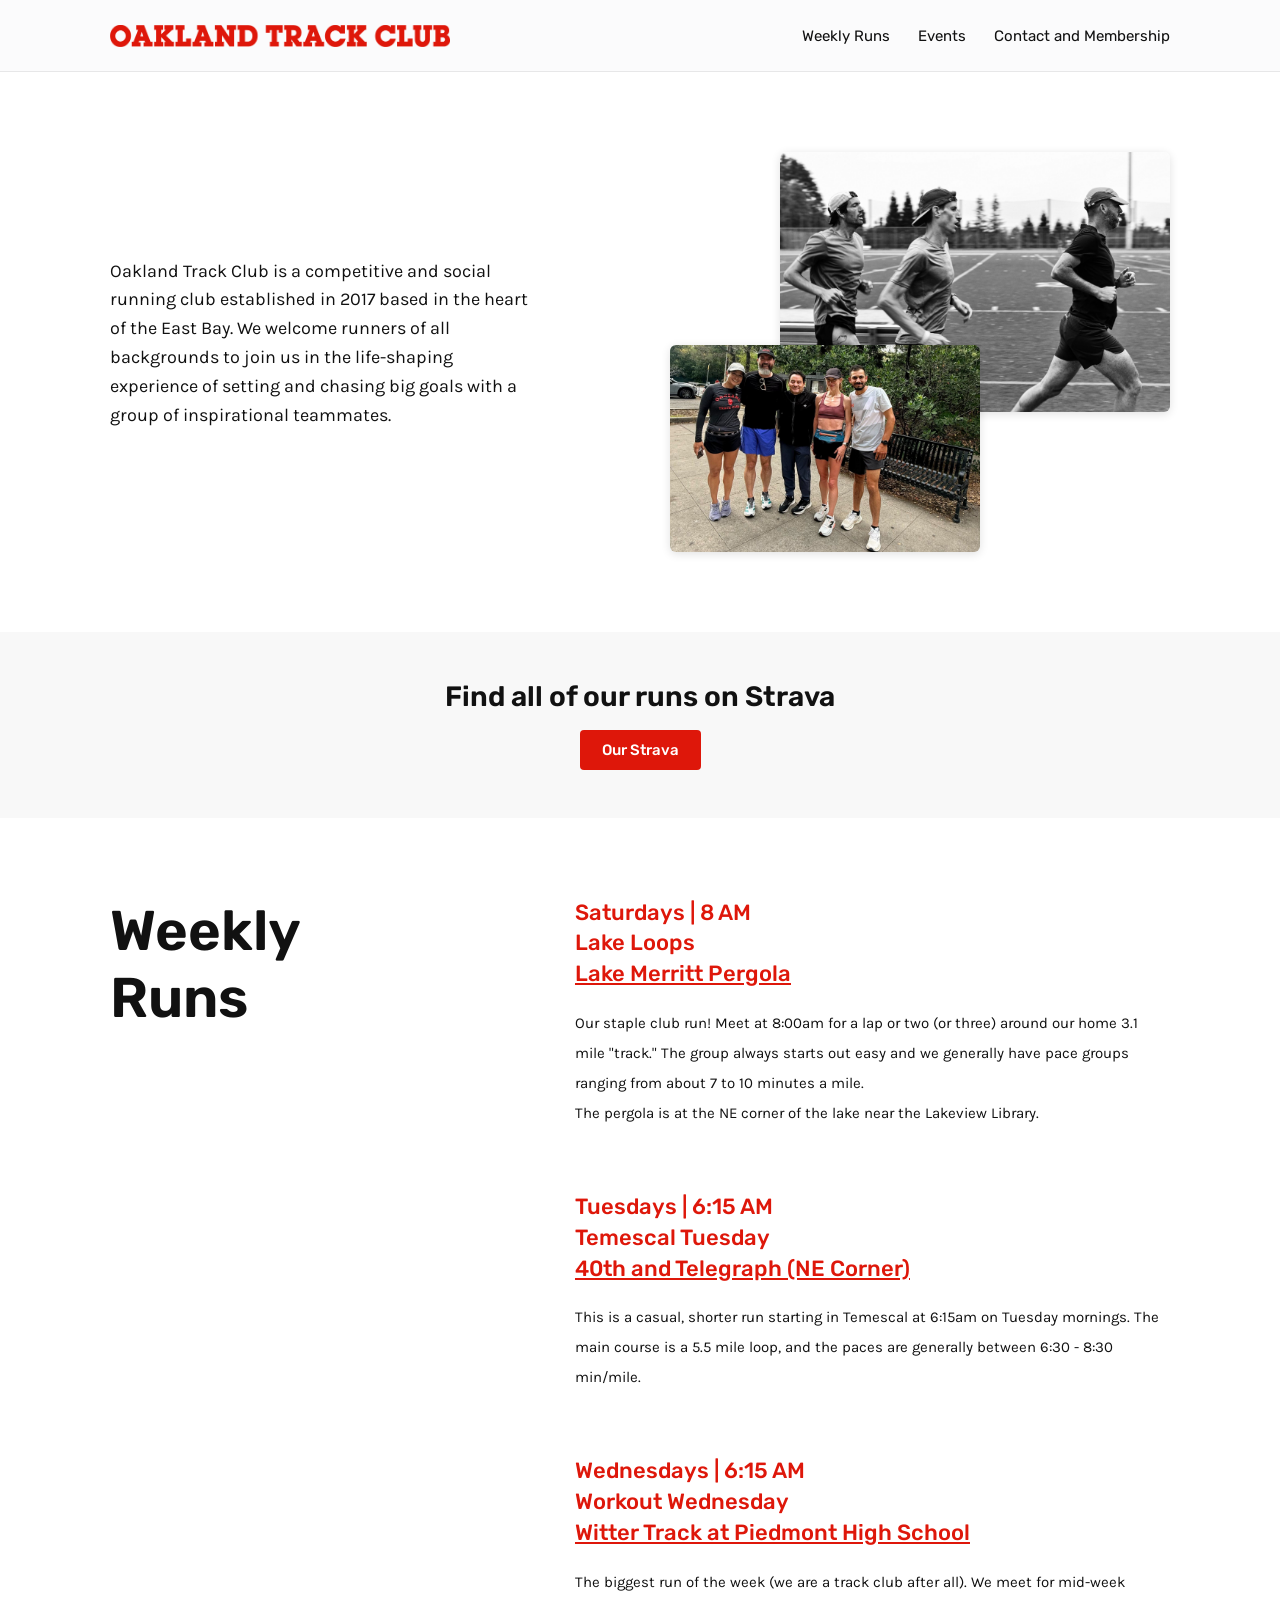
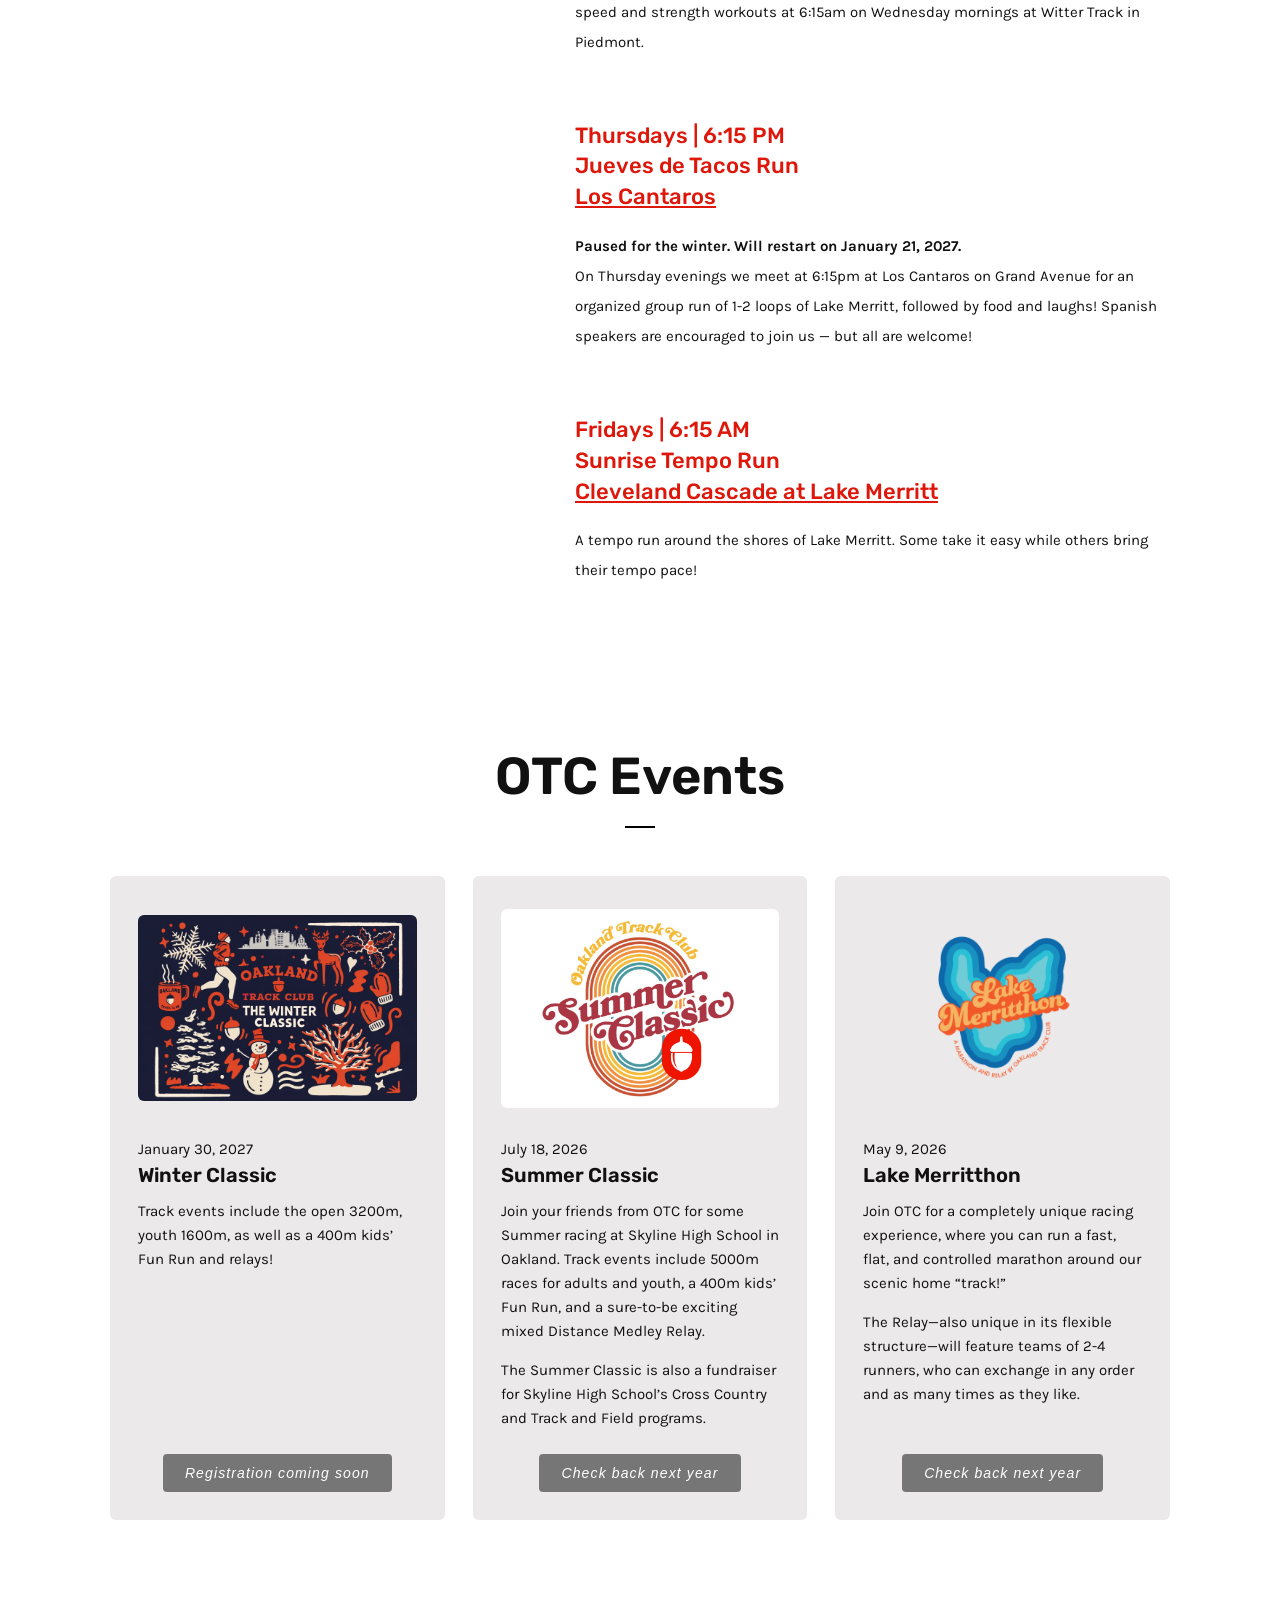
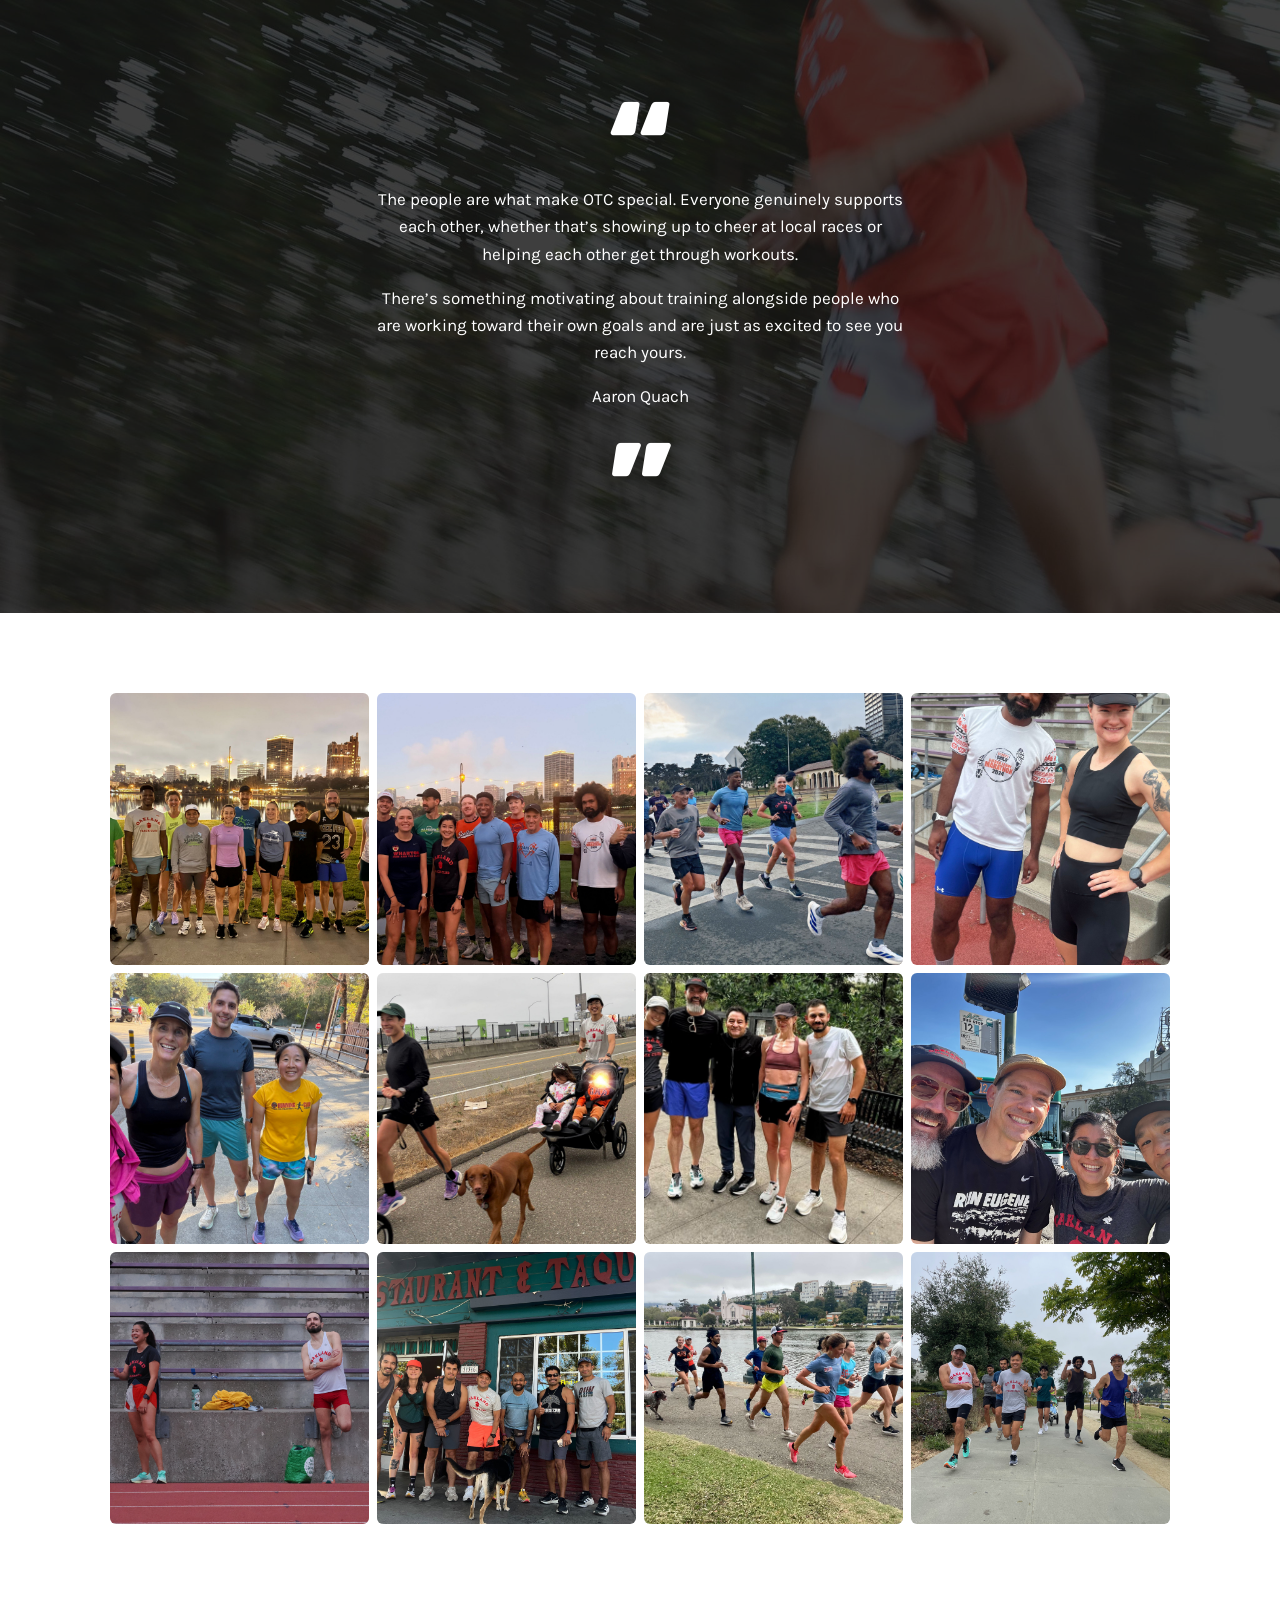
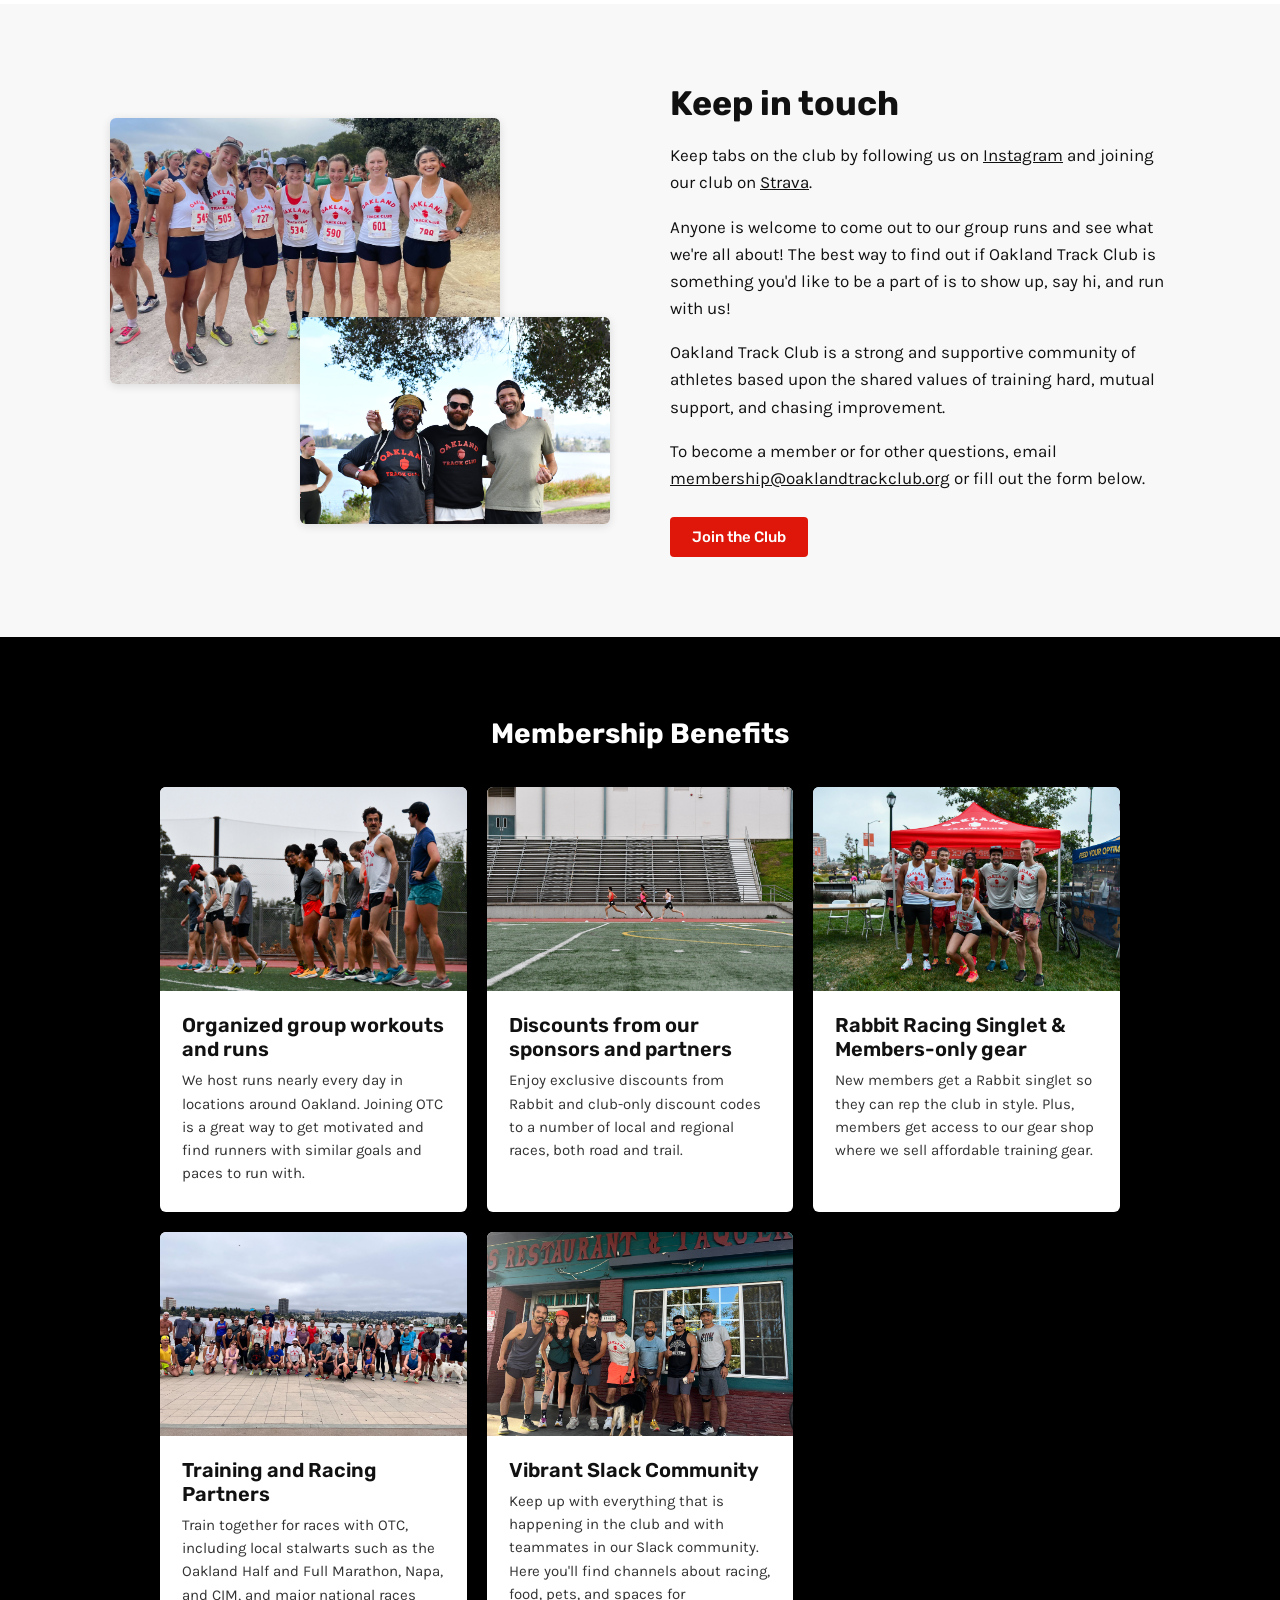
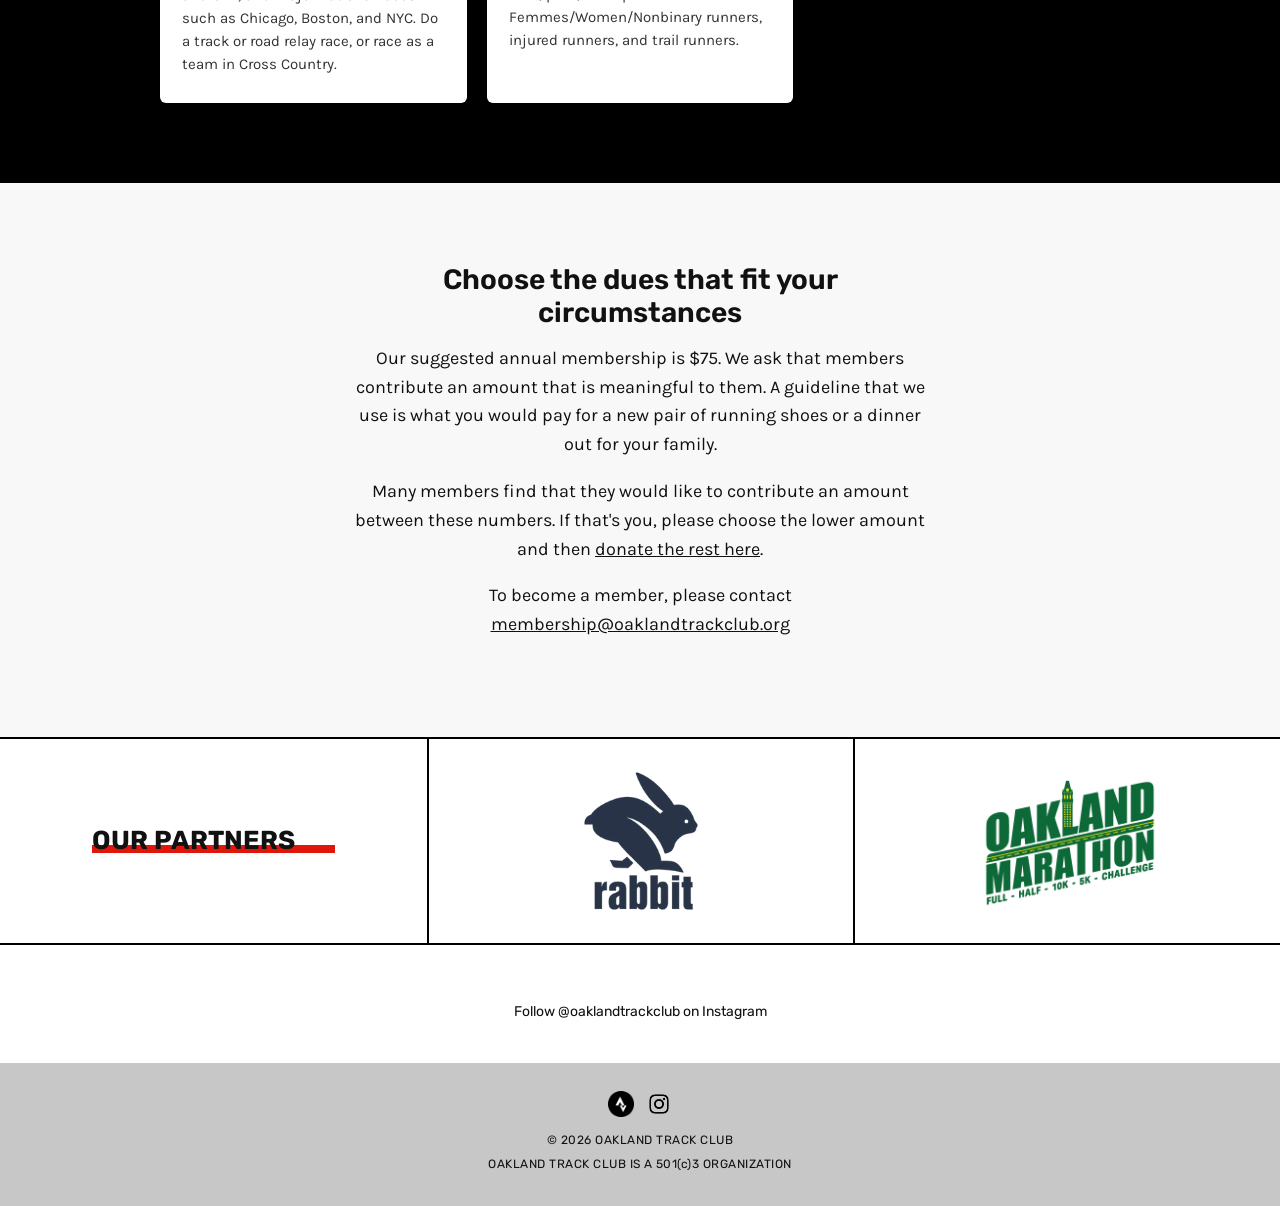
==== commit 1090787f: "Reorder quote and gallery, drop top hero photo, update membership copy Co-authored-by: Copilot <2235" ====
--- a/index.html
+++ b/index.html
@@ -44,29 +44,14 @@
   </header>
 
   <main id="main">
-    <section class="hero hero--full" aria-label="Oakland Track Club">
+    <section class="section intro">
       <h1 class="sr-only">Oakland Track Club</h1>
-      <img src="images/home-hero.jpg" alt="Two Oakland Track Club runners racing on a track" style="object-position: 58% 0%;">
-    </section>
-
-    <section class="section intro">
       <div class="container two-col">
         <p>Oakland Track Club is a competitive and social running club established in 2017 based in the heart of the East Bay. We welcome runners of all backgrounds to join us in the life-shaping experience of setting and chasing big goals with a group of inspirational teammates.</p>
         <div class="collage collage--right">
           <img class="collage__a" src="images/home-witter-workout.jpg" alt="Oakland Track Club workout at Witter Field" loading="lazy">
           <img class="collage__b" src="images/home-runners-posing.jpg" alt="Oakland Track Club runners posing after a run" loading="lazy">
         </div>
-      </div>
-    </section>
-
-    <section class="quote">
-      <img src="images/home-quote-bg.jpg" alt="" loading="lazy">
-      <div class="container">
-        <blockquote>
-          <p>The people are what make OTC special. Everyone genuinely supports each other, whether that’s showing up to cheer at local races or helping each other get through workouts.</p>
-          <p>There’s something motivating about training alongside people who are working toward their own goals and are just as excited to see you reach yours.</p>
-          <cite>Aaron Quach</cite>
-        </blockquote>
       </div>
     </section>
 
@@ -147,6 +132,43 @@
       </div>
     </section>
 
+    <section class="quote">
+      <img src="images/home-quote-bg.jpg" alt="" loading="lazy">
+      <div class="container">
+        <blockquote>
+          <p>The people are what make OTC special. Everyone genuinely supports each other, whether that’s showing up to cheer at local races or helping each other get through workouts.</p>
+          <p>There’s something motivating about training alongside people who are working toward their own goals and are just as excited to see you reach yours.</p>
+          <cite>Aaron Quach</cite>
+        </blockquote>
+      </div>
+    </section>
+
+    <section class="section gallery-section" aria-label="Photos">
+      <div class="container">
+        <div class="gallery">
+            <button type="button"><img src="images/gallery-01.jpg" alt="Oakland Track Club runners posing for a group photo" loading="lazy"></button>
+            <button type="button"><img src="images/gallery-02.jpg" alt="Oakland Track Club runners posing for a group photo" loading="lazy"></button>
+            <button type="button"><img src="images/gallery-03.jpg" alt="Runners on a group run" loading="lazy"></button>
+            <button type="button"><img src="images/gallery-04.jpg" alt="Two runners at the track" loading="lazy"></button>
+            <button type="button"><img src="images/gallery-05.jpg" alt="Four runners after a run" loading="lazy"></button>
+            <button type="button"><img src="images/gallery-06.jpg" alt="Two runners pushing strollers" loading="lazy"></button>
+            <button type="button"><img src="images/home-runners-posing.jpg" alt="Runners posing" loading="lazy"></button>
+            <button type="button"><img src="images/gallery-08.jpg" alt="Runners posing" loading="lazy"></button>
+            <button type="button"><img src="images/gallery-09.jpg" alt="Two runners at a track" loading="lazy"></button>
+            <button type="button"><img src="images/gallery-10.jpg" alt="A group of runners in front of a restaurant" loading="lazy"></button>
+            <button type="button"><img src="images/gallery-11.jpg" alt="Runners in front of a lake" loading="lazy"></button>
+            <button type="button"><img src="images/gallery-12.jpg" alt="Runners on a trail" loading="lazy"></button>
+        </div>
+      </div>
+    </section>
+
+    <dialog class="lightbox" aria-label="Photo viewer">
+      <img src="" alt="">
+      <button type="button" class="lightbox__close" aria-label="Close">&times;</button>
+      <button type="button" class="lightbox__nav lightbox__nav--prev" aria-label="Previous photo">&#8249;</button>
+      <button type="button" class="lightbox__nav lightbox__nav--next" aria-label="Next photo">&#8250;</button>
+    </dialog>
+
     <section class="section section--light keep-in-touch" id="membership">
       <div class="container two-col">
         <div class="collage">
@@ -166,7 +188,7 @@
 
     <section class="section section--black dues">
       <div class="container" style="max-width: 1000px;">
-        <h2>$75* Annual Dues Includes:</h2>
+        <h2>Membership Benefits</h2>
         <div class="benefits">
           <div class="benefit">
             <img src="images/benefit-workouts.jpg" alt="Oakland Track Club runners lined up at the track for a workout" loading="lazy">
@@ -204,14 +226,13 @@
             </div>
           </div>
         </div>
-        <p class="dues__footnote">*OTC offers memberships on a sliding scale, and $75 is the amount where OTC breaks even. OTC membership is open to everyone regardless of wealth or income; we ask members to pay an amount that is meaningful to them.</p>
       </div>
     </section>
 
     <section class="section section--light">
       <div class="container sliding-scale">
         <h2>Choose the dues that fit your circumstances</h2>
-        <p>We ask that members contribute an amount that is meaningful to them. A guideline that we use is what you would pay for a new pair of running shoes or a dinner out for your family.</p>
+        <p>Our suggested annual membership is $75. We ask that members contribute an amount that is meaningful to them. A guideline that we use is what you would pay for a new pair of running shoes or a dinner out for your family.</p>
         <p>Many members find that they would like to contribute an amount between these numbers. If that's you, please choose the lower amount and then <a href="https://www.paypal.com/paypalme/oaklandtrackclub" target="_blank" rel="noopener">donate the rest here</a>.</p>
         <p>To become a member, please contact <a href="mailto:membership@oaklandtrackclub.org">membership@oaklandtrackclub.org</a></p>
       </div>
--- a/css/style.css
+++ b/css/style.css
@@ -375,6 +375,61 @@
 /* ---------- Home ---------- */
 .intro p { font-size: 18px; max-width: 420px; }
 
+.gallery {
+  display: grid;
+  grid-template-columns: repeat(4, 1fr);
+  gap: 8px;
+}
+.gallery button {
+  padding: 0;
+  border: 0;
+  background: none;
+  cursor: zoom-in;
+  aspect-ratio: 1 / 1.05;
+  overflow: hidden;
+}
+.gallery img {
+  width: 100%;
+  height: 100%;
+  object-fit: cover;
+  transition: transform 0.3s ease;
+}
+.gallery button:hover img { transform: scale(1.04); }
+@media (max-width: 500px) { .gallery { grid-template-columns: repeat(3, 1fr); } }
+
+.lightbox {
+  border: 0;
+  padding: 0;
+  background: transparent;
+  max-width: 92vw;
+  max-height: 92vh;
+}
+.lightbox::backdrop { background: rgba(0,0,0,0.88); }
+.lightbox img { max-width: 92vw; max-height: 86vh; width: auto; margin: 0 auto; }
+.lightbox__close {
+  position: fixed;
+  top: 16px; right: 20px;
+  background: none;
+  border: 0;
+  color: #fff;
+  font-size: 36px;
+  line-height: 1;
+  cursor: pointer;
+}
+.lightbox__nav {
+  position: fixed;
+  top: 50%;
+  transform: translateY(-50%);
+  background: rgba(0,0,0,0.4);
+  border: 0;
+  color: #fff;
+  font-size: 32px;
+  width: 48px; height: 64px;
+  cursor: pointer;
+}
+.lightbox__nav--prev { left: 12px; }
+.lightbox__nav--next { right: 12px; }
+
 .quote {
   position: relative;
   color: var(--white);
@@ -540,7 +595,6 @@
 .benefit__card { padding: 22px 22px 26px; }
 .benefit__card h3 { font-size: 20px; font-weight: 600; margin-bottom: 8px; }
 .benefit__card p { font-size: 15px; line-height: 1.55; margin: 0; color: #333; }
-.dues__footnote { max-width: 520px; margin: 28px auto 0; text-align: center; font-size: 14px; }
 @media (max-width: 900px) { .benefits { grid-template-columns: repeat(2, 1fr); } }
 @media (max-width: 560px) {
   .benefits { grid-template-columns: 1fr; }
@@ -641,6 +695,8 @@
 
 .collage img,
 .two-col > img,
+.gallery button,
+.lightbox img,
 .event,
 .event__img img,
 .benefit,
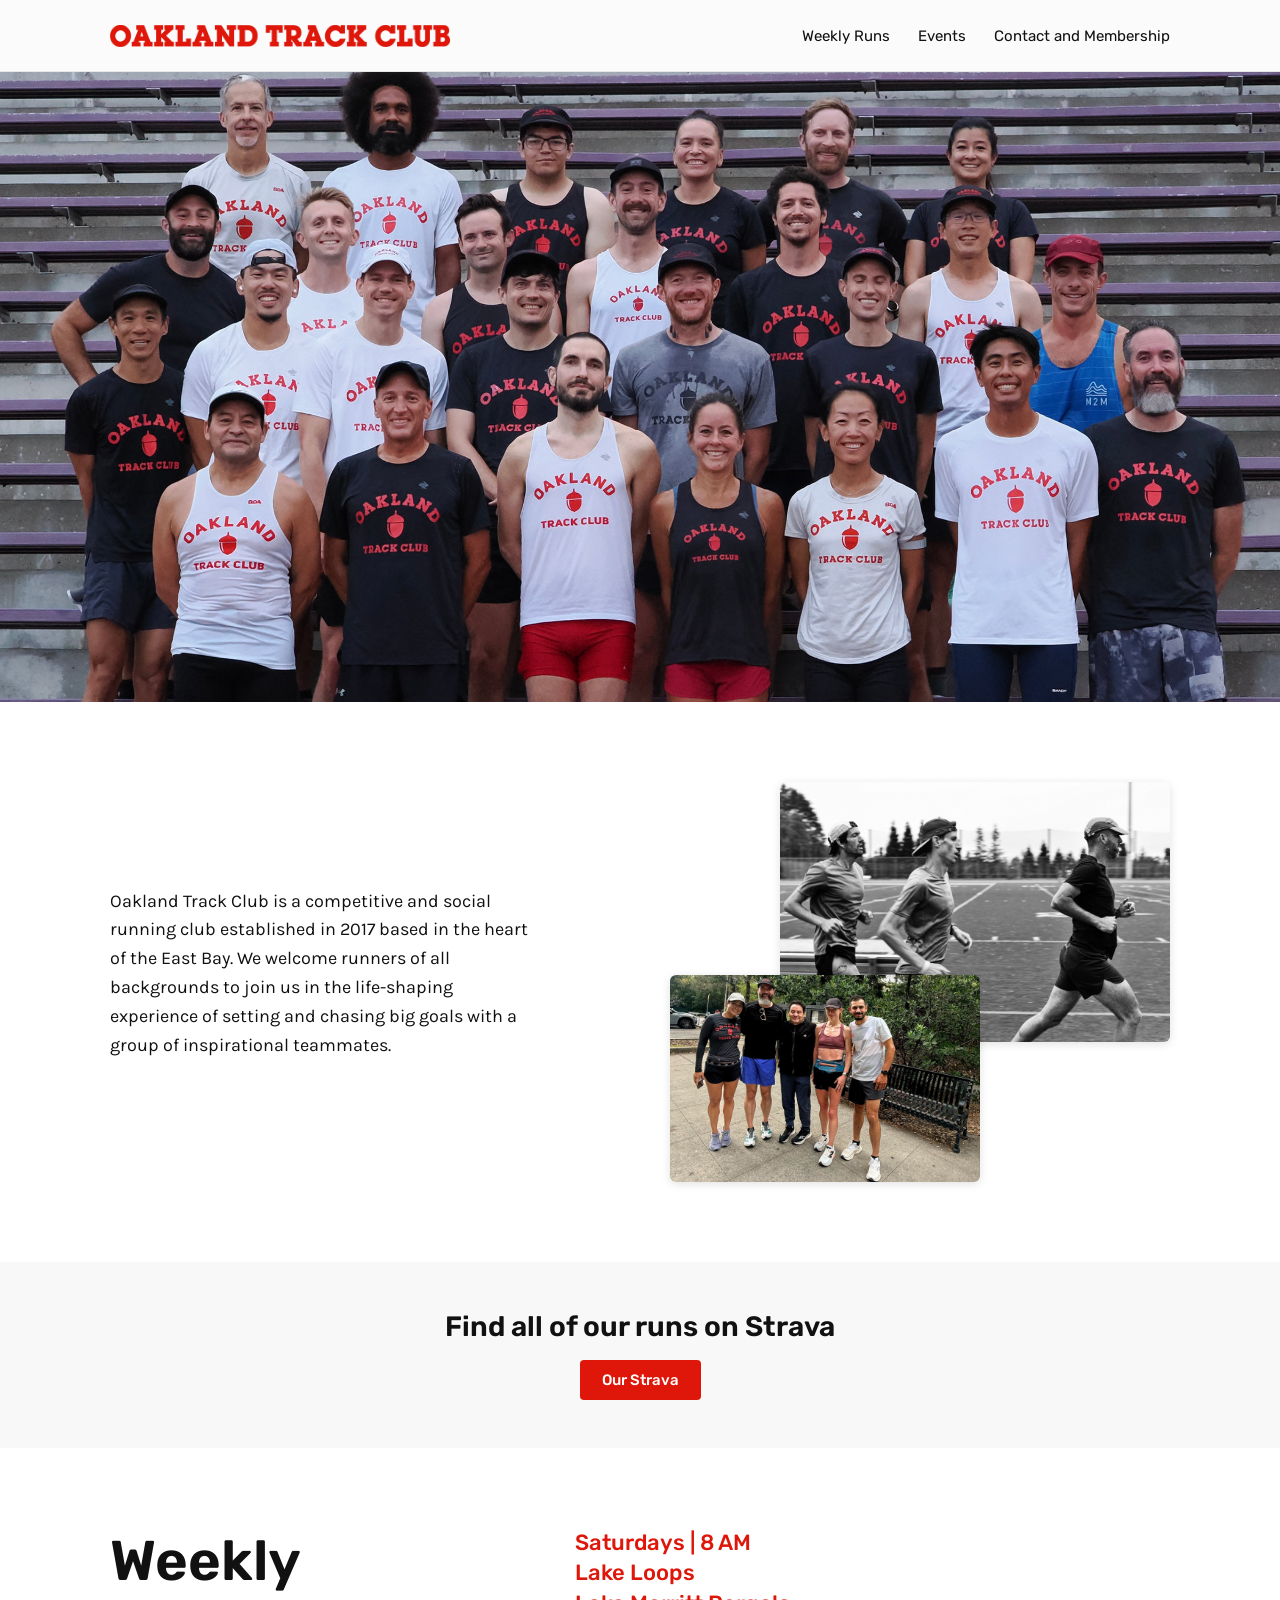
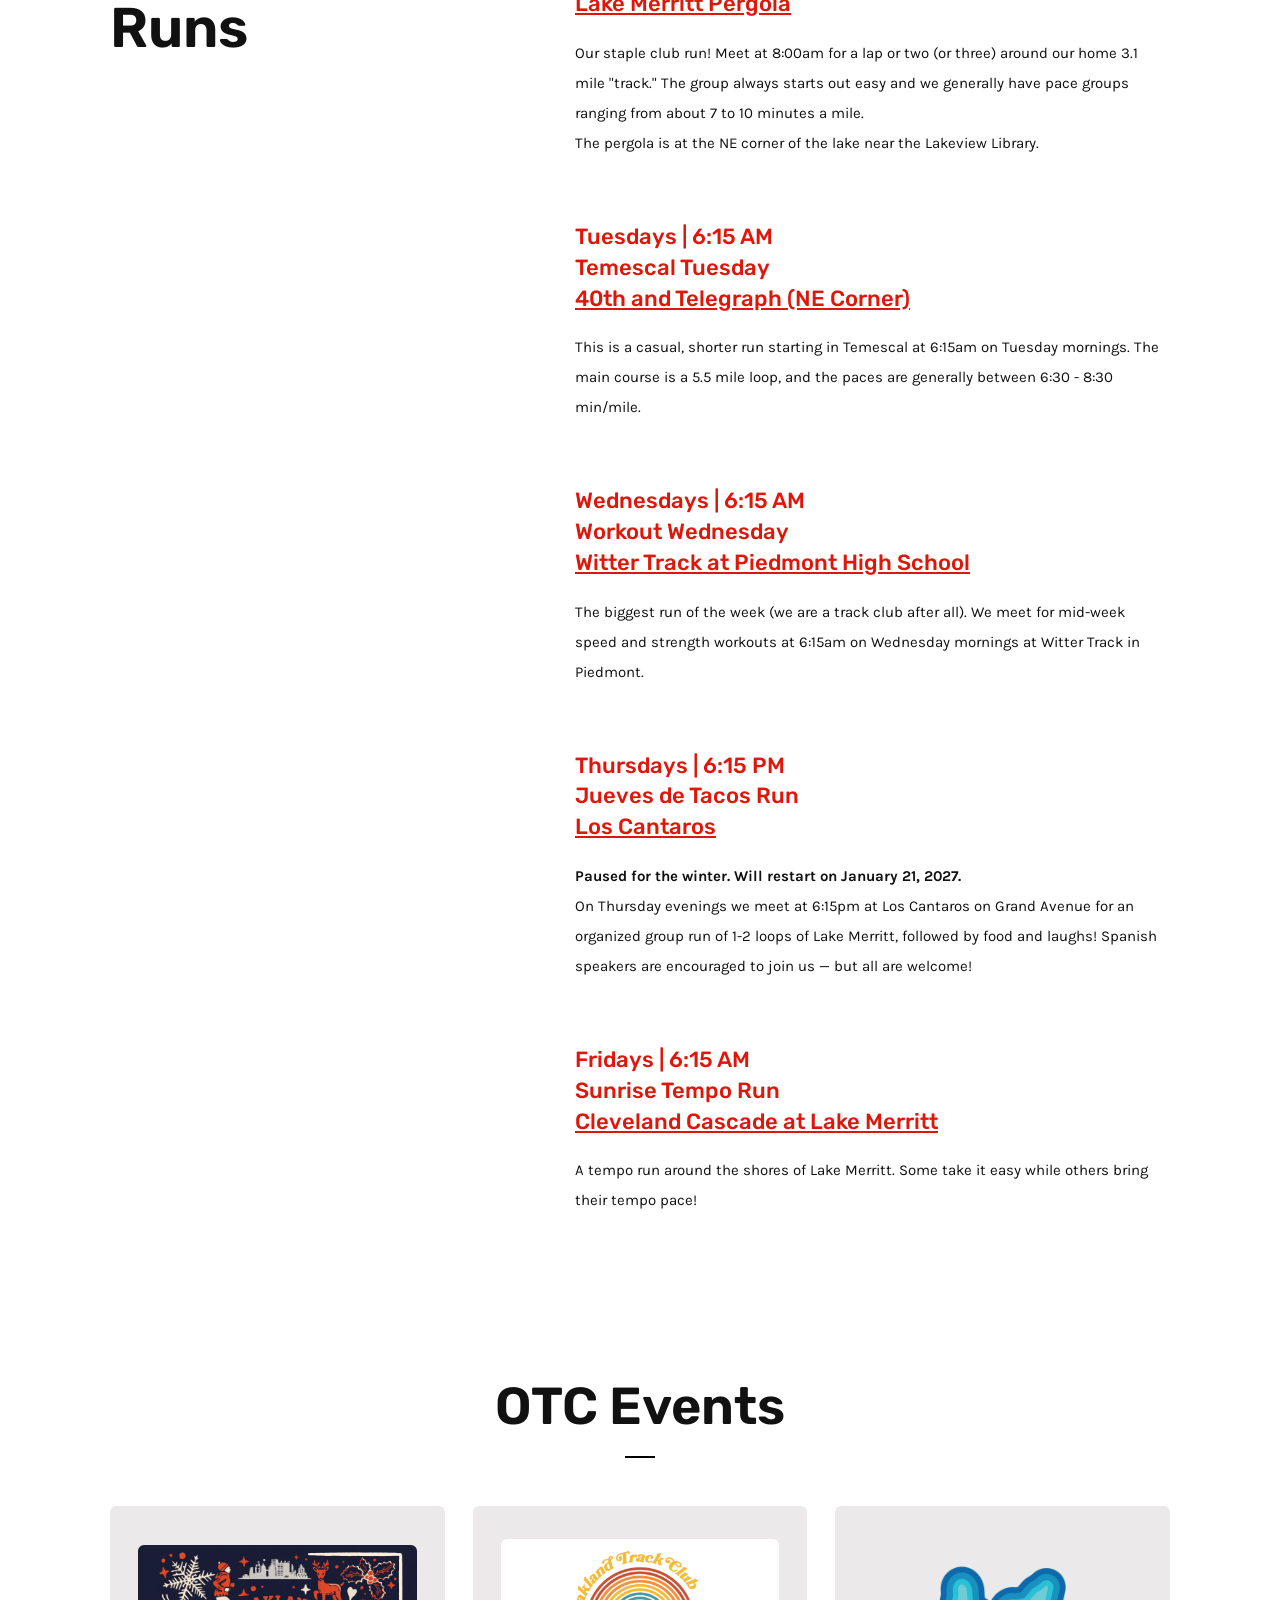
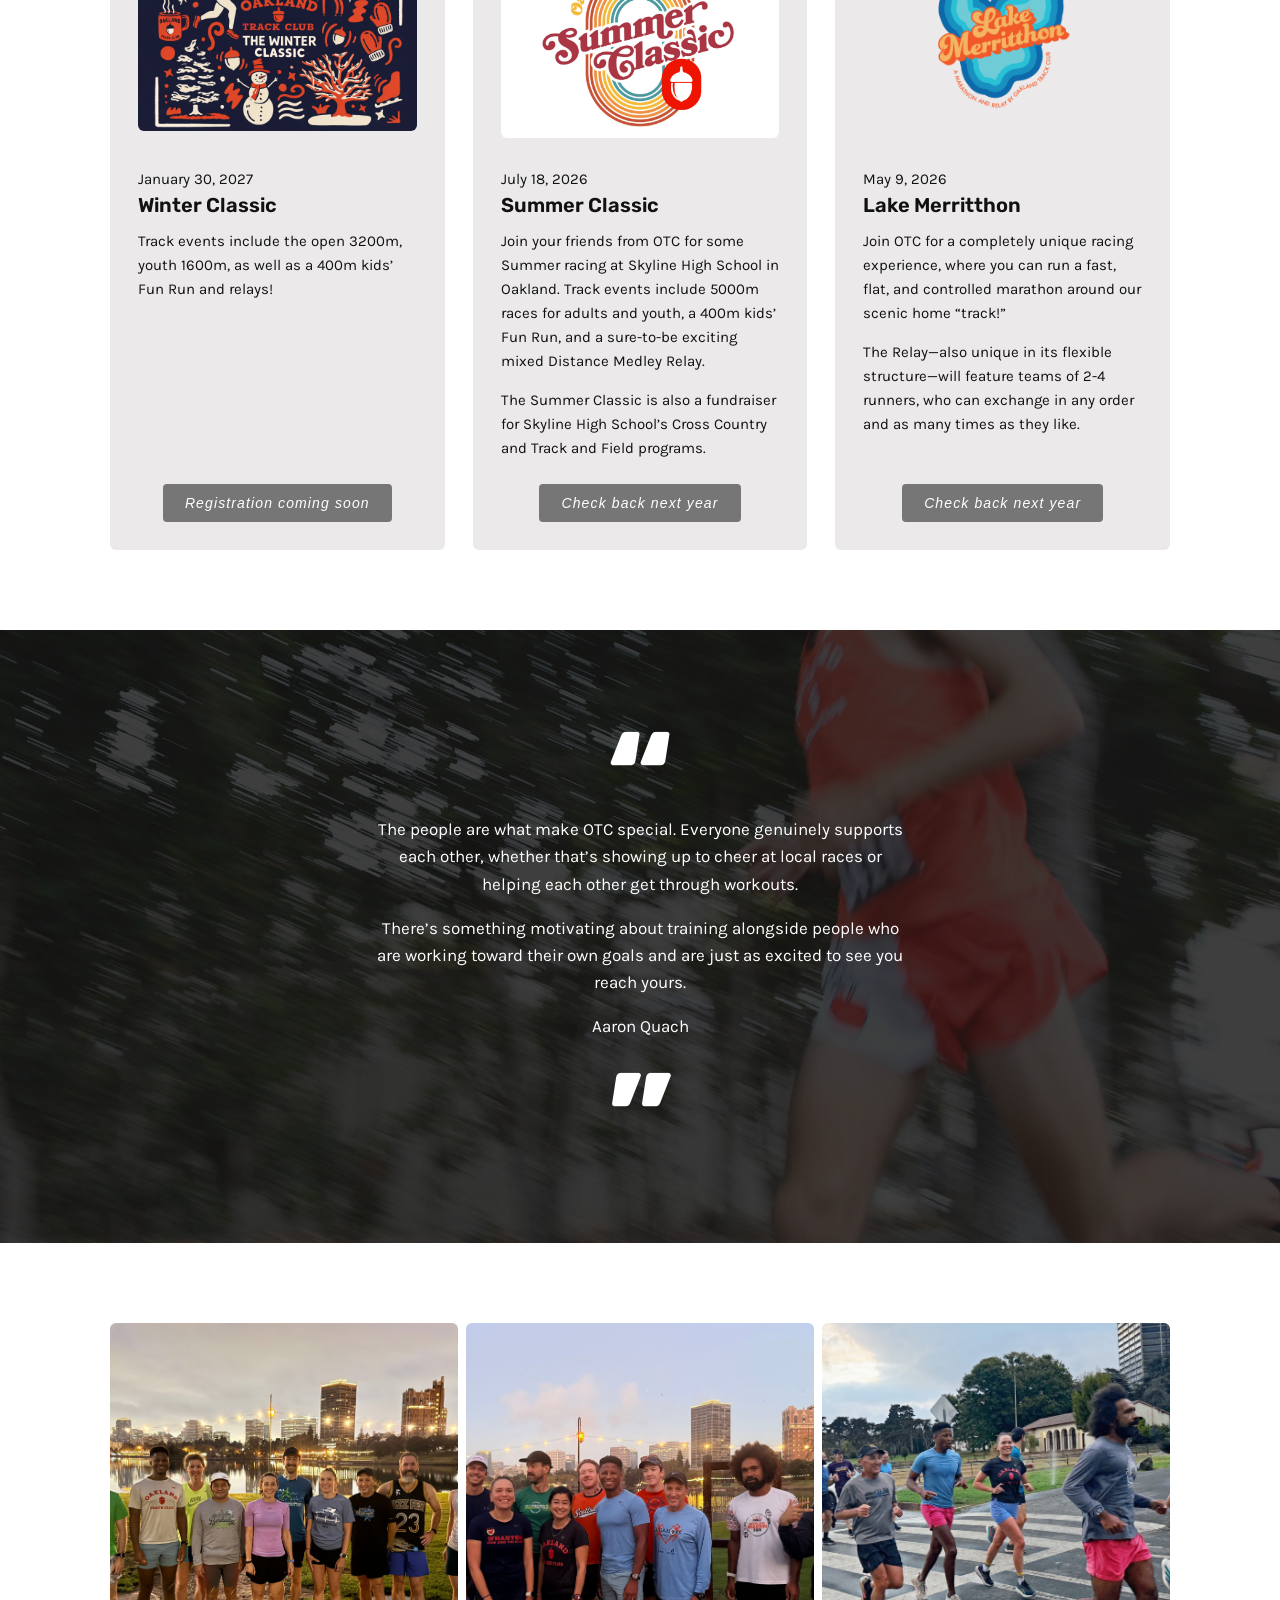
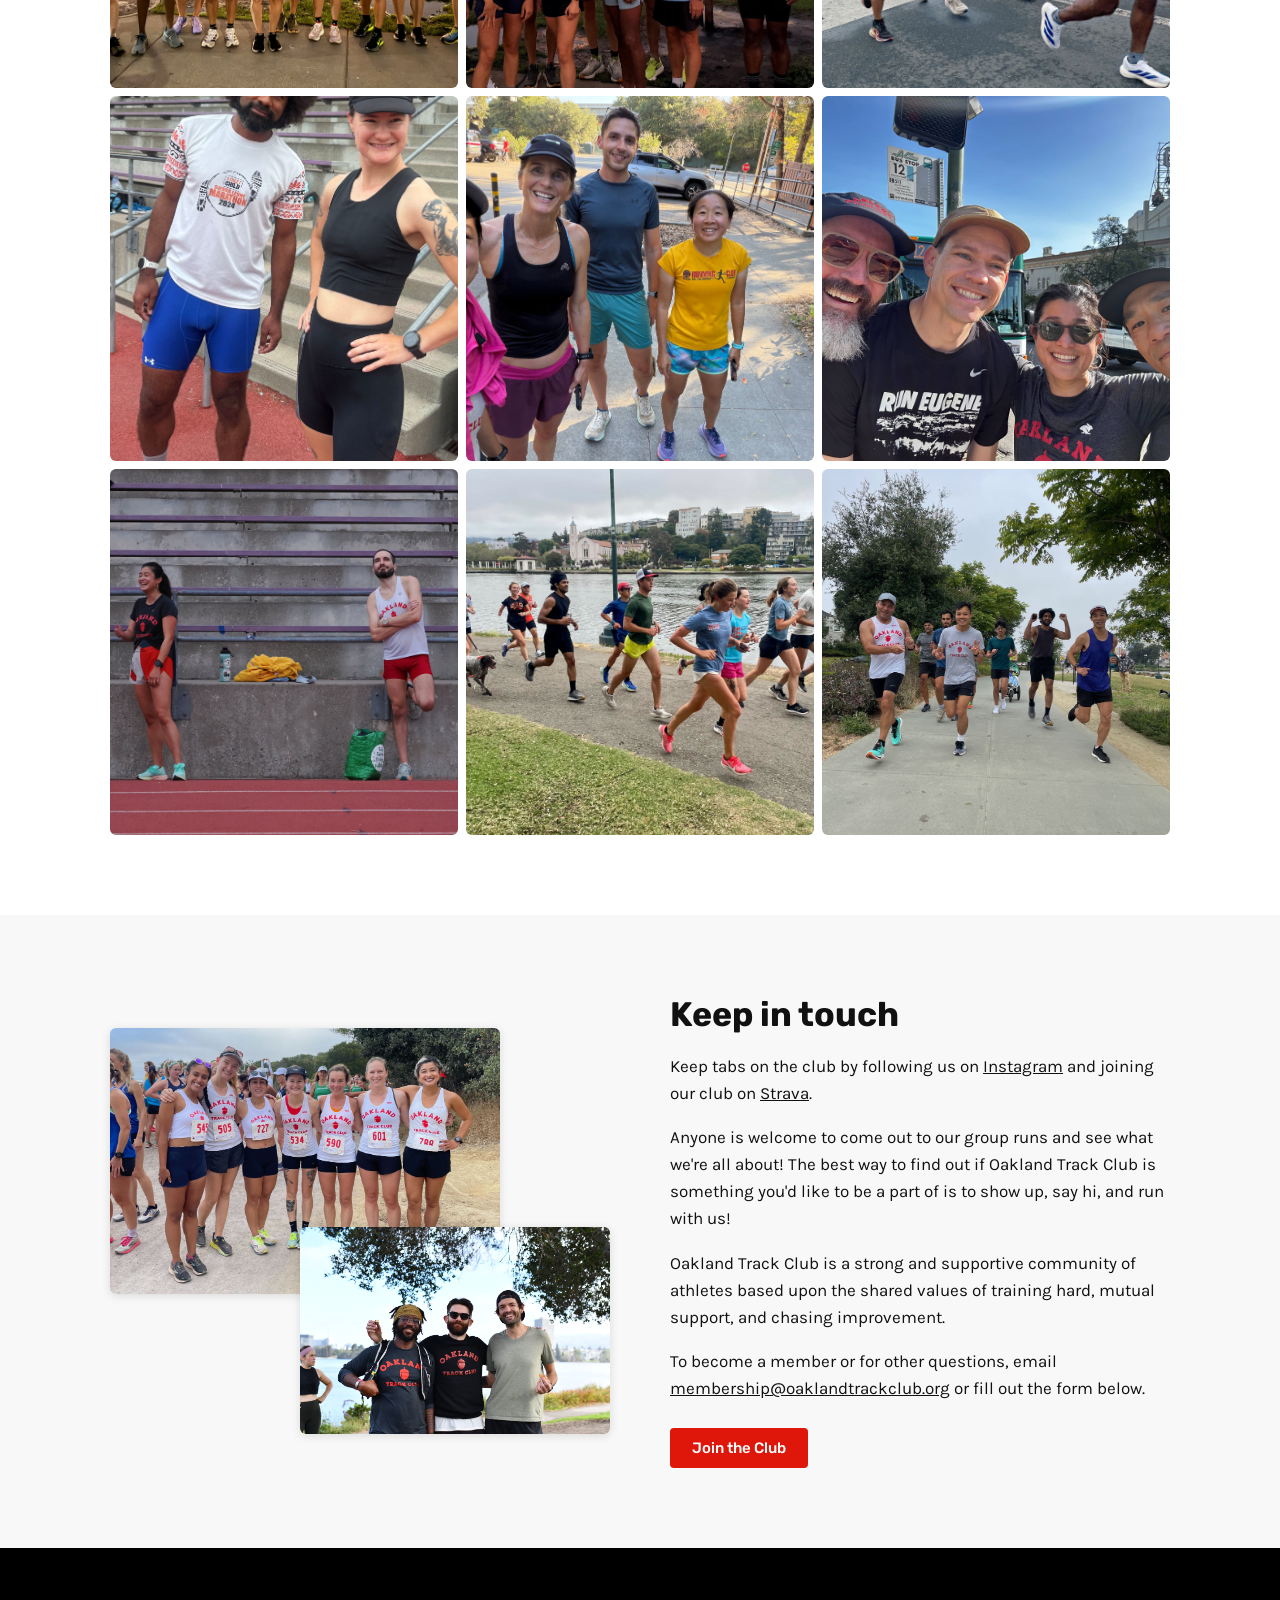
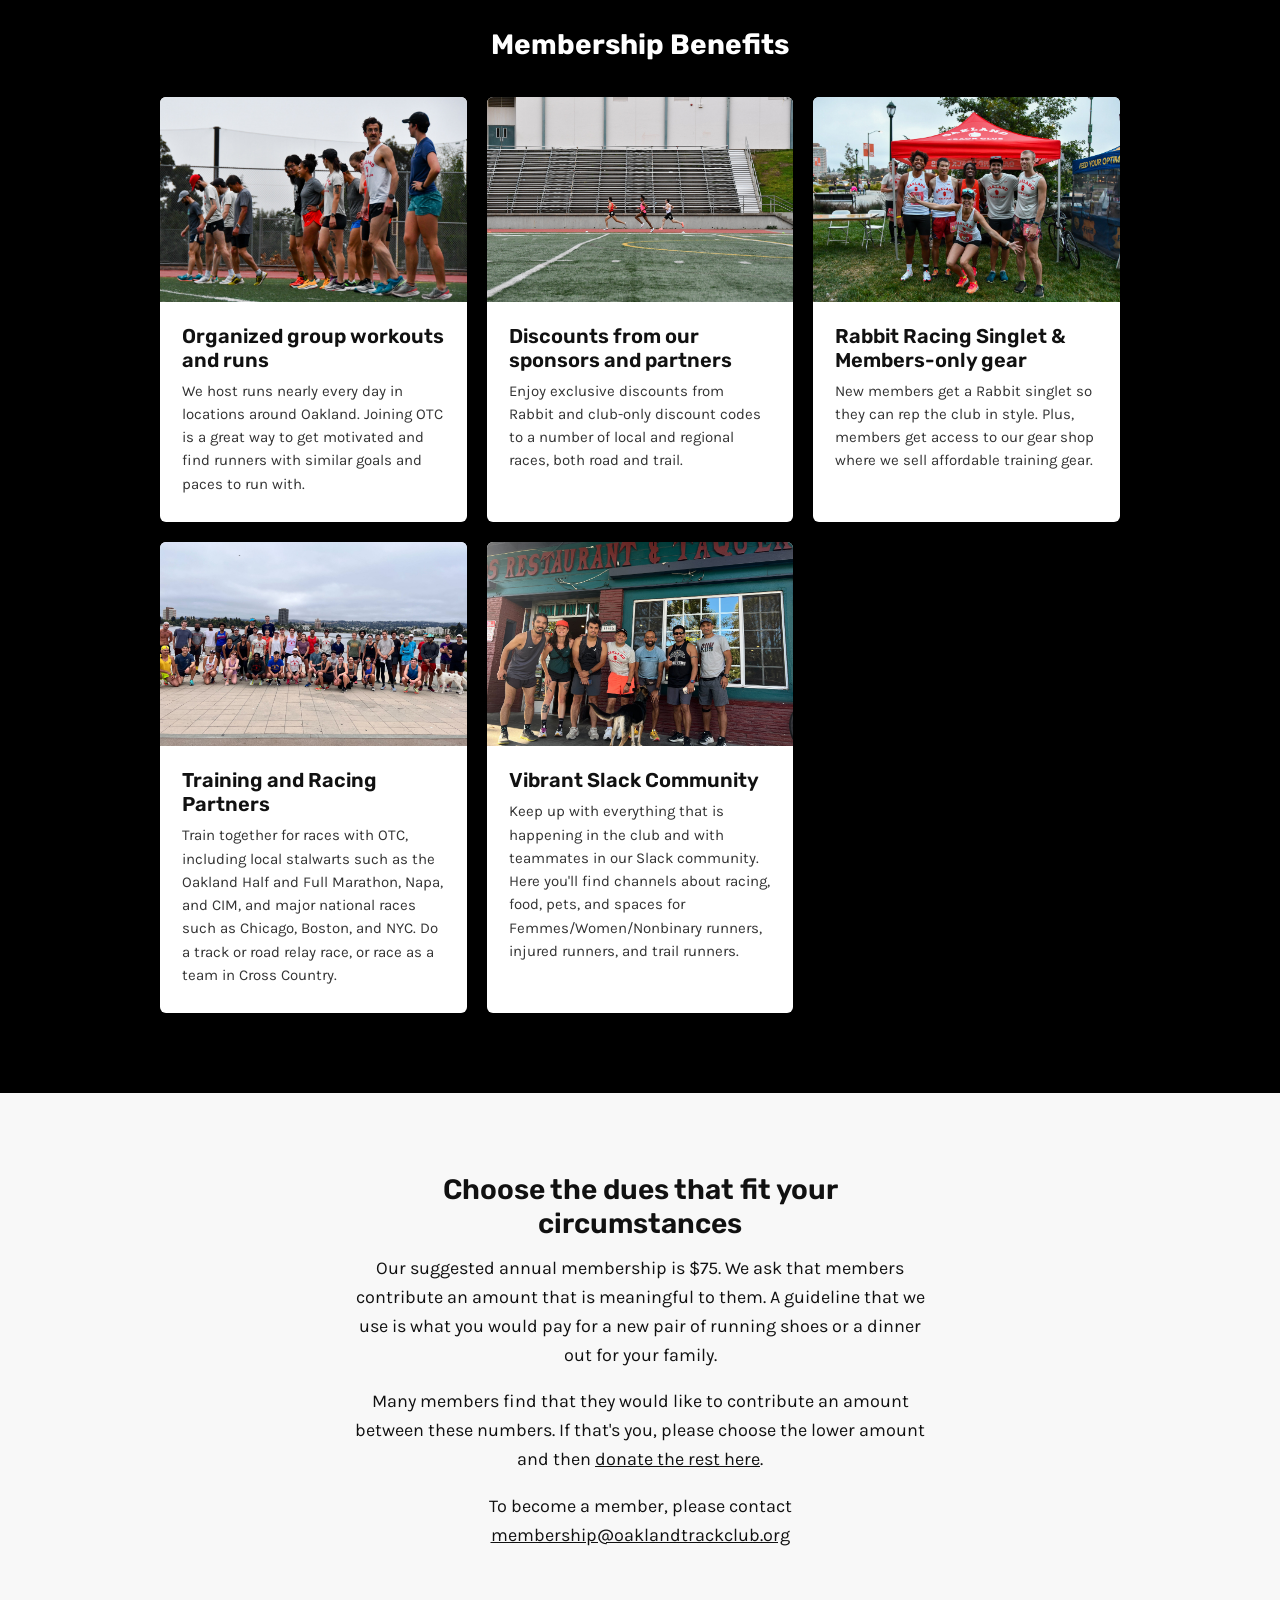
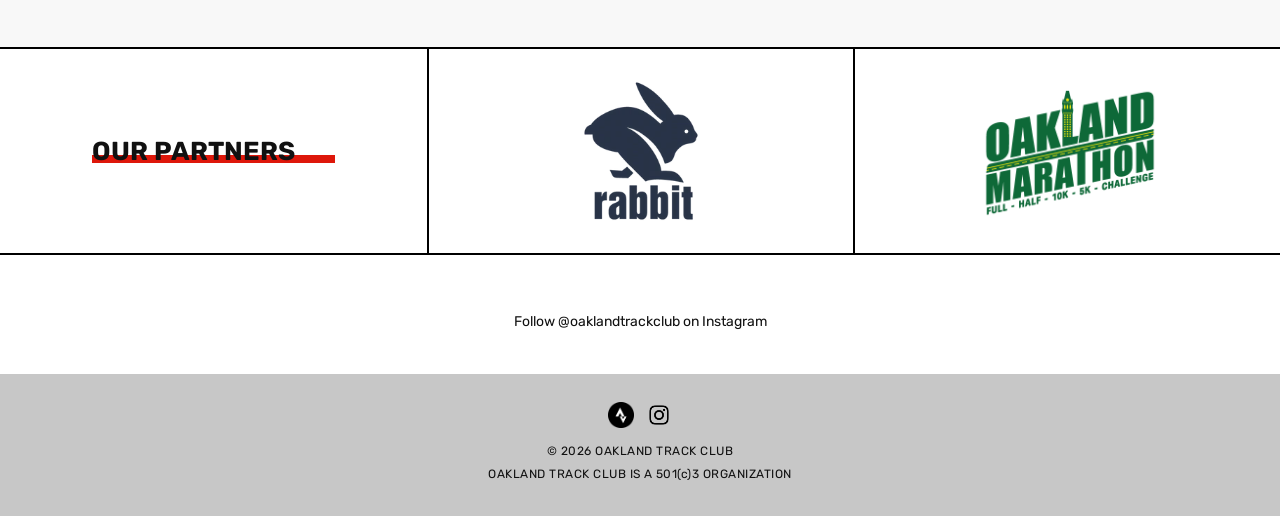
==== commit 26b3e012: "Trim gallery to 9 photos and add about-hero photo to top of page Co-authored-by: Copilot <223556219+" ====
--- a/index.html
+++ b/index.html
@@ -44,8 +44,12 @@
   </header>
 
   <main id="main">
+    <section class="hero" aria-label="Oakland Track Club">
+      <h1 class="sr-only">Oakland Track Club</h1>
+      <img src="images/about-hero.jpg" alt="Oakland Track Club members in team shirts posing in the bleachers">
+    </section>
+
     <section class="section intro">
-      <h1 class="sr-only">Oakland Track Club</h1>
       <div class="container two-col">
         <p>Oakland Track Club is a competitive and social running club established in 2017 based in the heart of the East Bay. We welcome runners of all backgrounds to join us in the life-shaping experience of setting and chasing big goals with a group of inspirational teammates.</p>
         <div class="collage collage--right">
@@ -103,30 +107,30 @@
 
                     <article class="event">
             <div class="event__img"><img src="images/event-winter-classic.png" alt="Oakland Track Club The Winter Classic poster"></div>
-            <p class="event__date">January 30, 2027</p>
+            <p class="event__date"><time datetime="2027-01-30">January 30, 2027</time></p>
             <h3>Winter Classic</h3>
             <p>Track events include the open 3200m, youth 1600m, as well as a 400m kids’ Fun Run and relays!</p>
-            <span class="btn btn--italic" aria-disabled="true">Registration coming soon</span>
+            <span class="btn btn--italic btn--disabled">Registration coming soon</span>
           </article>
           
           <article class="event">
             <div class="event__img"><img src="images/event-summer-classic.jpg" alt="Oakland Track Club Summer Classic logo"></div>
-            <p class="event__date">July 18, 2026</p>
+            <p class="event__date"><time datetime="2026-07-18">July 18, 2026</time></p>
             <h3>Summer Classic</h3>
             <p>Join your friends from OTC for some Summer racing at Skyline High School in Oakland.  Track events include 5000m races for adults and youth, a 400m kids’ Fun Run, and a sure-to-be exciting mixed Distance Medley Relay.</p>
             <p>The Summer Classic is also a fundraiser for Skyline High School’s Cross Country and Track and Field programs.</p>
-            <span class="btn btn--italic" aria-disabled="true">Check back next year</span>
+            <span class="btn btn--italic btn--disabled">Check back next year</span>
           </article>
 
 
 
           <article class="event">
             <div class="event__img"><img src="images/event-lake-merritthon.png" alt="Lake Merritthon logo"></div>
-            <p class="event__date">May 9, 2026</p>
+            <p class="event__date"><time datetime="2026-05-09">May 9, 2026</time></p>
             <h3>Lake Merritthon</h3>
             <p>Join OTC for a completely unique racing experience, where you can run a fast, flat, and controlled marathon around our scenic home “track!”</p>
             <p>The Relay—also unique in its flexible structure—will feature teams of 2-4 runners, who can exchange in any order and as many times as they like.</p>
-            <span class="btn btn--italic" aria-disabled="true">Check back next year</span>
+            <span class="btn btn--italic btn--disabled">Check back next year</span>
           </article>
         </div>
       </div>
@@ -143,27 +147,25 @@
       </div>
     </section>
 
-    <section class="section gallery-section" aria-label="Photos">
-      <div class="container">
+    <section class="section gallery-section" aria-labelledby="photos-title">
+      <div class="container">
+        <h2 class="sr-only" id="photos-title">Photos</h2>
         <div class="gallery">
-            <button type="button"><img src="images/gallery-01.jpg" alt="Oakland Track Club runners posing for a group photo" loading="lazy"></button>
-            <button type="button"><img src="images/gallery-02.jpg" alt="Oakland Track Club runners posing for a group photo" loading="lazy"></button>
-            <button type="button"><img src="images/gallery-03.jpg" alt="Runners on a group run" loading="lazy"></button>
-            <button type="button"><img src="images/gallery-04.jpg" alt="Two runners at the track" loading="lazy"></button>
-            <button type="button"><img src="images/gallery-05.jpg" alt="Four runners after a run" loading="lazy"></button>
-            <button type="button"><img src="images/gallery-06.jpg" alt="Two runners pushing strollers" loading="lazy"></button>
-            <button type="button"><img src="images/home-runners-posing.jpg" alt="Runners posing" loading="lazy"></button>
-            <button type="button"><img src="images/gallery-08.jpg" alt="Runners posing" loading="lazy"></button>
-            <button type="button"><img src="images/gallery-09.jpg" alt="Two runners at a track" loading="lazy"></button>
-            <button type="button"><img src="images/gallery-10.jpg" alt="A group of runners in front of a restaurant" loading="lazy"></button>
-            <button type="button"><img src="images/gallery-11.jpg" alt="Runners in front of a lake" loading="lazy"></button>
-            <button type="button"><img src="images/gallery-12.jpg" alt="Runners on a trail" loading="lazy"></button>
+            <button type="button" aria-haspopup="dialog" data-alt="Oakland Track Club runners posing for a group photo" aria-label="Enlarge photo 1 of 9: Oakland Track Club runners posing for a group photo"><img src="images/gallery-01.jpg" alt="" loading="lazy"></button>
+            <button type="button" aria-haspopup="dialog" data-alt="Oakland Track Club runners posing for a group photo" aria-label="Enlarge photo 2 of 9: Oakland Track Club runners posing for a group photo"><img src="images/gallery-02.jpg" alt="" loading="lazy"></button>
+            <button type="button" aria-haspopup="dialog" data-alt="Runners on a group run" aria-label="Enlarge photo 3 of 9: Runners on a group run"><img src="images/gallery-03.jpg" alt="" loading="lazy"></button>
+            <button type="button" aria-haspopup="dialog" data-alt="Two runners at the track" aria-label="Enlarge photo 4 of 9: Two runners at the track"><img src="images/gallery-04.jpg" alt="" loading="lazy"></button>
+            <button type="button" aria-haspopup="dialog" data-alt="Four runners after a run" aria-label="Enlarge photo 5 of 9: Four runners after a run"><img src="images/gallery-05.jpg" alt="" loading="lazy"></button>
+            <button type="button" aria-haspopup="dialog" data-alt="Runners posing" aria-label="Enlarge photo 6 of 9: Runners posing"><img src="images/gallery-08.jpg" alt="" loading="lazy"></button>
+            <button type="button" aria-haspopup="dialog" data-alt="Two runners at a track" aria-label="Enlarge photo 7 of 9: Two runners at a track"><img src="images/gallery-09.jpg" alt="" loading="lazy"></button>
+            <button type="button" aria-haspopup="dialog" data-alt="Runners in front of a lake" aria-label="Enlarge photo 8 of 9: Runners in front of a lake"><img src="images/gallery-11.jpg" alt="" loading="lazy"></button>
+            <button type="button" aria-haspopup="dialog" data-alt="Runners on a trail" aria-label="Enlarge photo 9 of 9: Runners on a trail"><img src="images/gallery-12.jpg" alt="" loading="lazy"></button>
         </div>
       </div>
     </section>
 
     <dialog class="lightbox" aria-label="Photo viewer">
-      <img src="" alt="">
+      <img alt="">
       <button type="button" class="lightbox__close" aria-label="Close">&times;</button>
       <button type="button" class="lightbox__nav lightbox__nav--prev" aria-label="Previous photo">&#8249;</button>
       <button type="button" class="lightbox__nav lightbox__nav--next" aria-label="Next photo">&#8250;</button>
@@ -238,8 +240,8 @@
       </div>
     </section>
 
-    <section class="partners" aria-label="Our partners">
-      <div><h2>OUR PARTNERS</h2></div>
+    <section class="partners" aria-labelledby="partners-title">
+      <div><h2 id="partners-title">OUR PARTNERS</h2></div>
       <div><a href="https://www.runinrabbit.com/" target="_blank" rel="noopener"><img src="images/partner-rabbit.png" alt="rabbit" loading="lazy"></a></div>
       <div><a href="https://www.oaklandmarathon.com/" target="_blank" rel="noopener"><img src="images/partner-oakland-marathon.png" alt="Oakland Marathon" loading="lazy"></a></div>
     </section>
--- a/css/style.css
+++ b/css/style.css
@@ -27,6 +27,9 @@
 *::after { box-sizing: border-box; }
 
 html { -webkit-text-size-adjust: 100%; scroll-behavior: smooth; }
+@media (prefers-reduced-motion: reduce) {
+  html, .ig-feed__track { scroll-behavior: auto; }
+}
 
 body {
   margin: 0;
@@ -40,6 +43,11 @@
 img { max-width: 100%; height: auto; display: block; }
 
 a { color: inherit; }
+
+:focus-visible { outline: 3px solid var(--red); outline-offset: 2px; }
+.section--black :focus-visible,
+.quote :focus-visible,
+.lightbox :focus-visible { outline-color: var(--white); }
 
 h1, h2, h3, h4 {
   font-family: var(--font-heading);
@@ -101,8 +109,8 @@
 .btn:focus-visible { background: var(--red-dark); }
 .btn--italic { font-style: italic; letter-spacing: 0.08em; font-family: var(--font-body); font-size: 14px; }
 /* Disabled buttons (e.g. "Check back next year"): grayed out, not clickable */
-.btn[aria-disabled="true"],
-.btn[aria-disabled="true"]:hover {
+.btn--disabled,
+.btn--disabled:hover {
   background: #767676;
   color: var(--white);
   cursor: default;
@@ -207,6 +215,9 @@
 .nav-toggle[aria-expanded="true"] .nav-toggle__line:nth-child(1) { transform: translateY(10px) rotate(45deg); }
 .nav-toggle[aria-expanded="true"] .nav-toggle__line:nth-child(2) { opacity: 0; }
 .nav-toggle[aria-expanded="true"] .nav-toggle__line:nth-child(3) { transform: translateY(-10px) rotate(-45deg); }
+
+/* Enlarge the tap target to 48px without changing the icon size */
+.nav-toggle::after { content: ""; position: absolute; inset: -10px -9px; }
 
 .nav-overlay { display: none; }
 
@@ -377,7 +388,7 @@
 
 .gallery {
   display: grid;
-  grid-template-columns: repeat(4, 1fr);
+  grid-template-columns: repeat(3, 1fr);
   gap: 8px;
 }
 .gallery button {
@@ -395,7 +406,6 @@
   transition: transform 0.3s ease;
 }
 .gallery button:hover img { transform: scale(1.04); }
-@media (max-width: 500px) { .gallery { grid-template-columns: repeat(3, 1fr); } }
 
 .lightbox {
   border: 0;
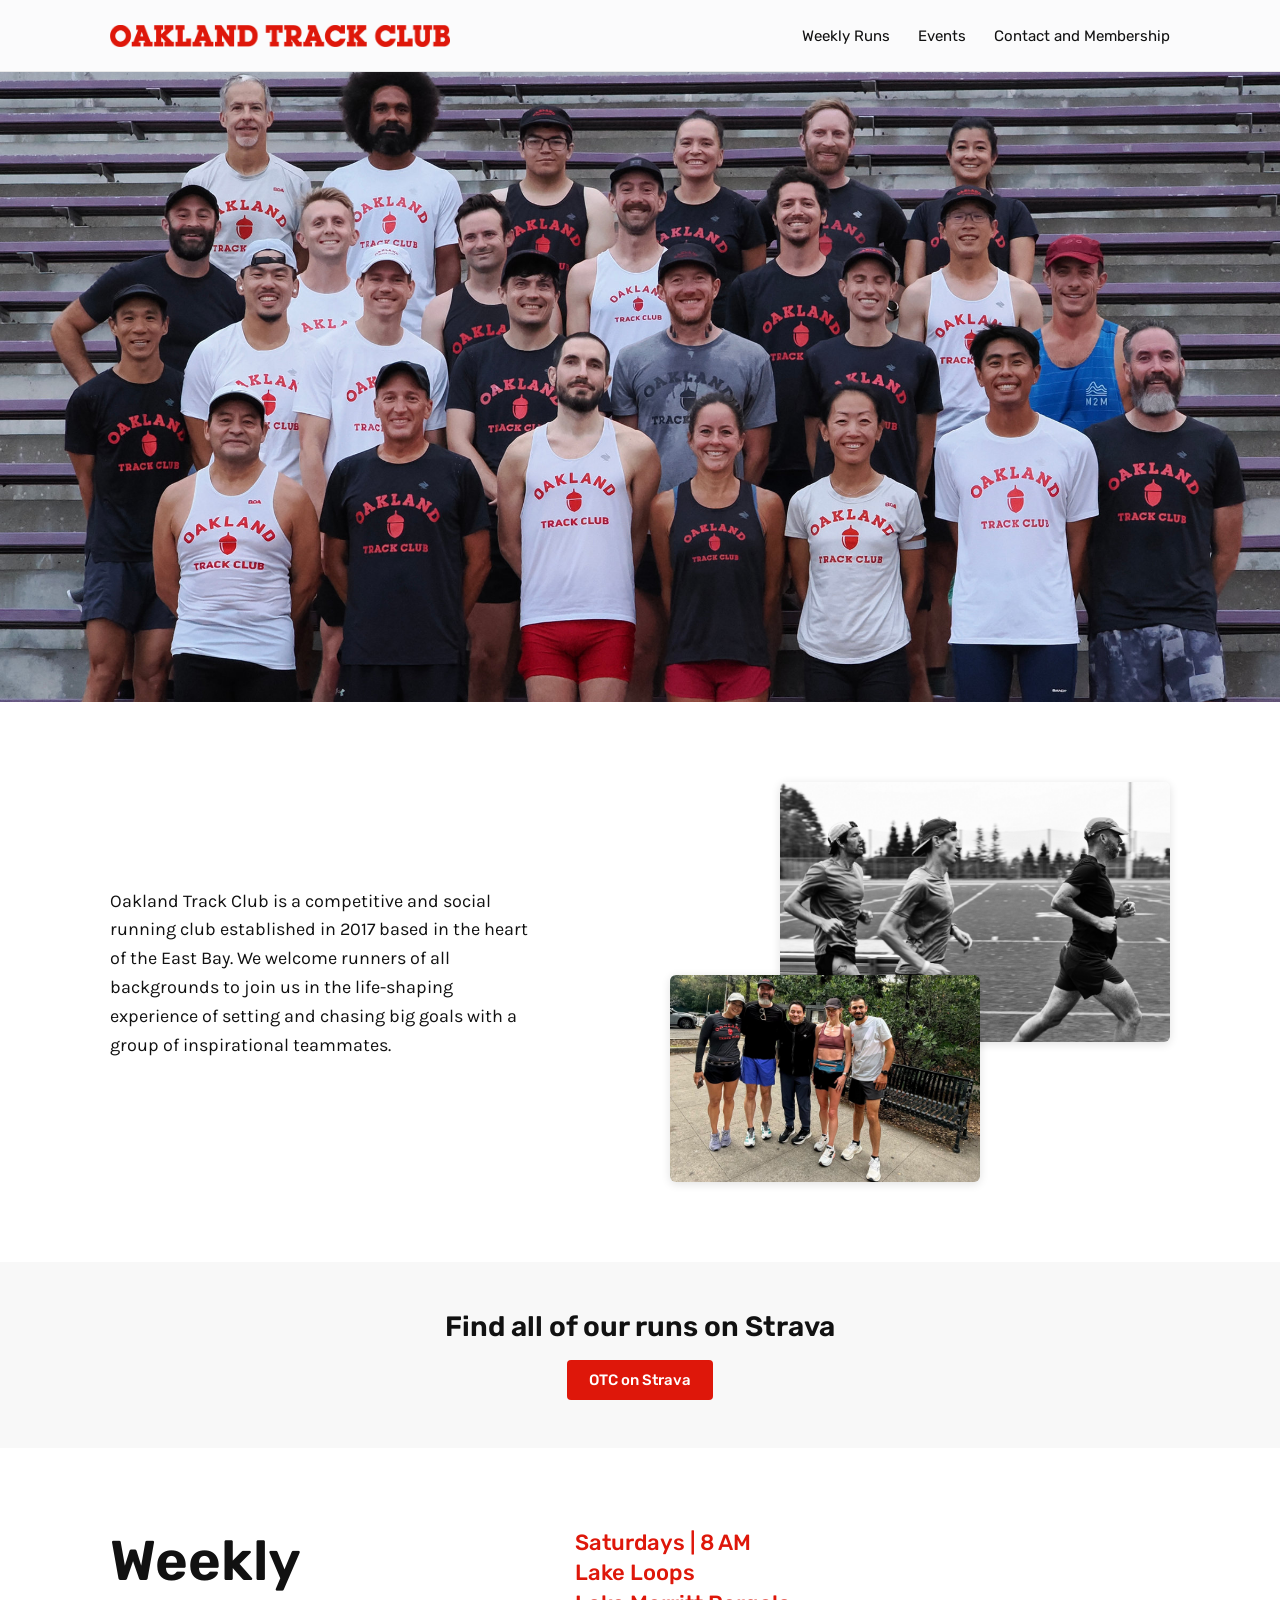
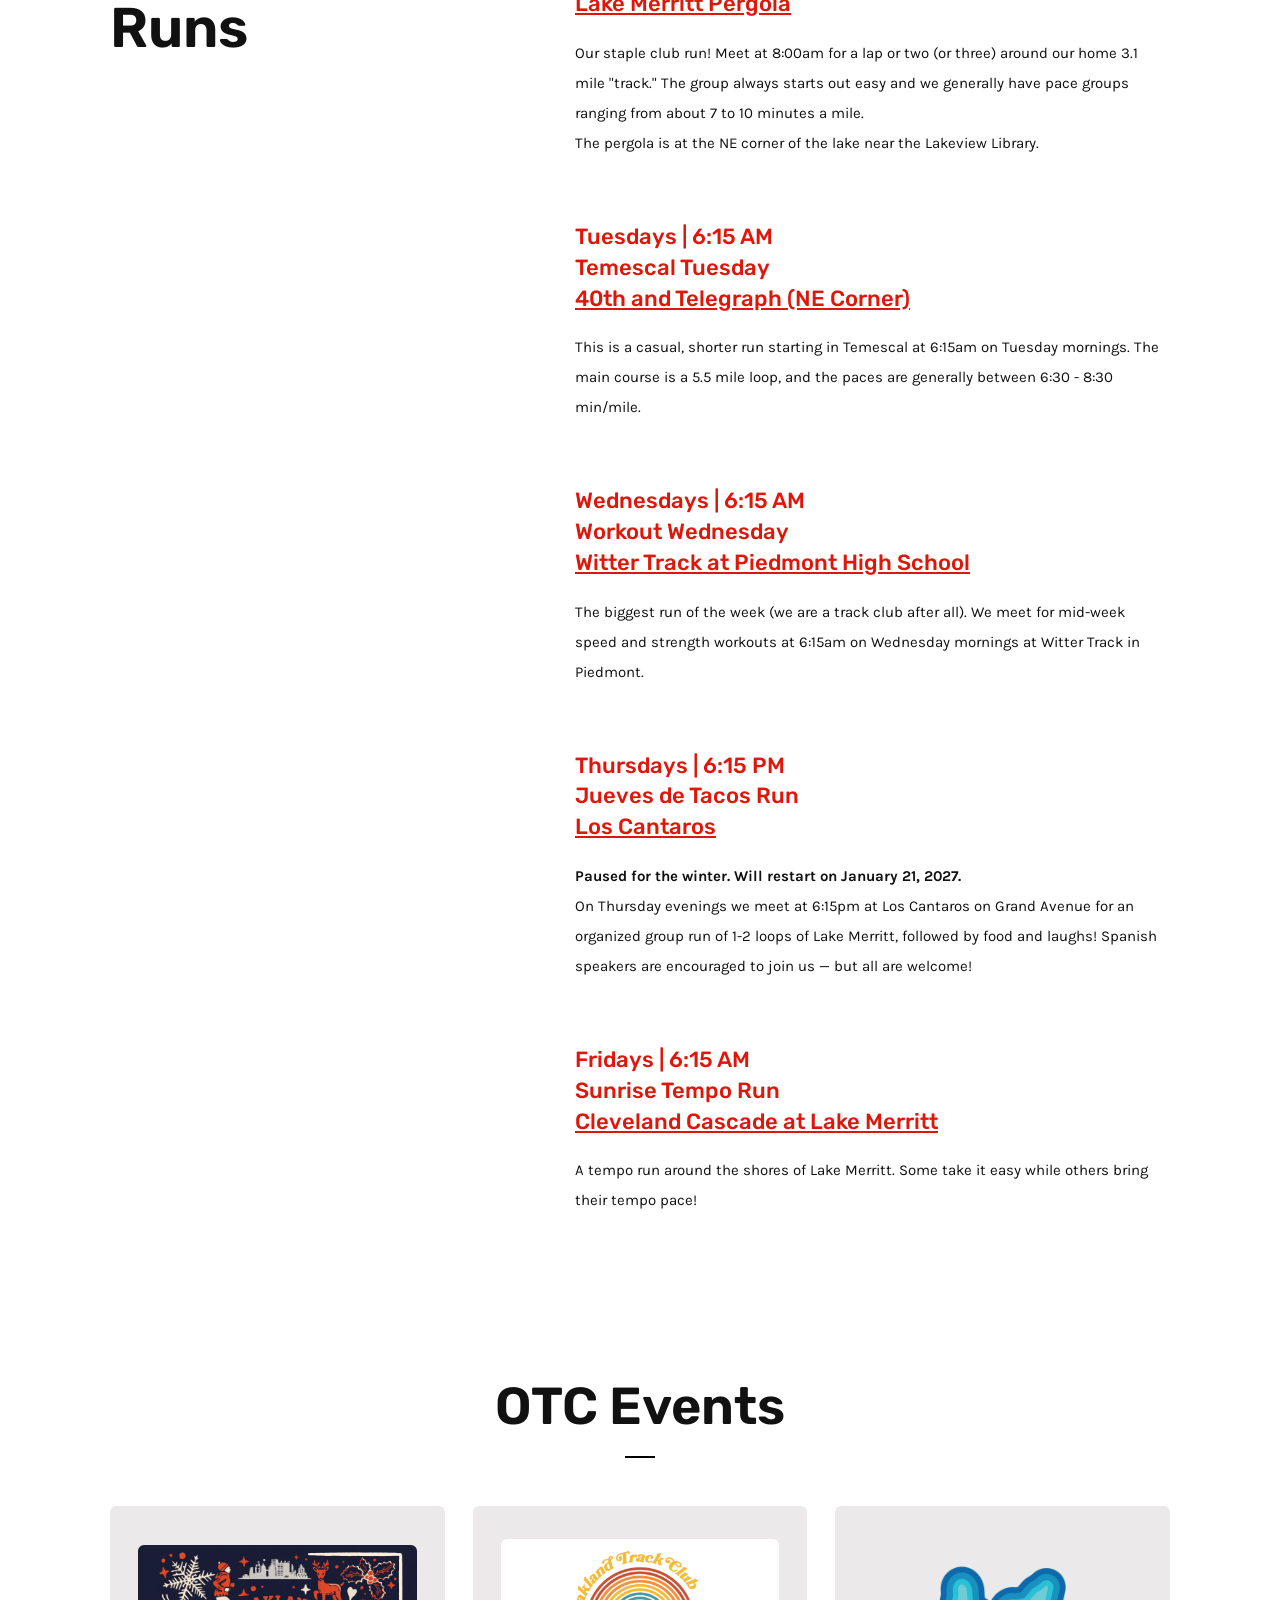
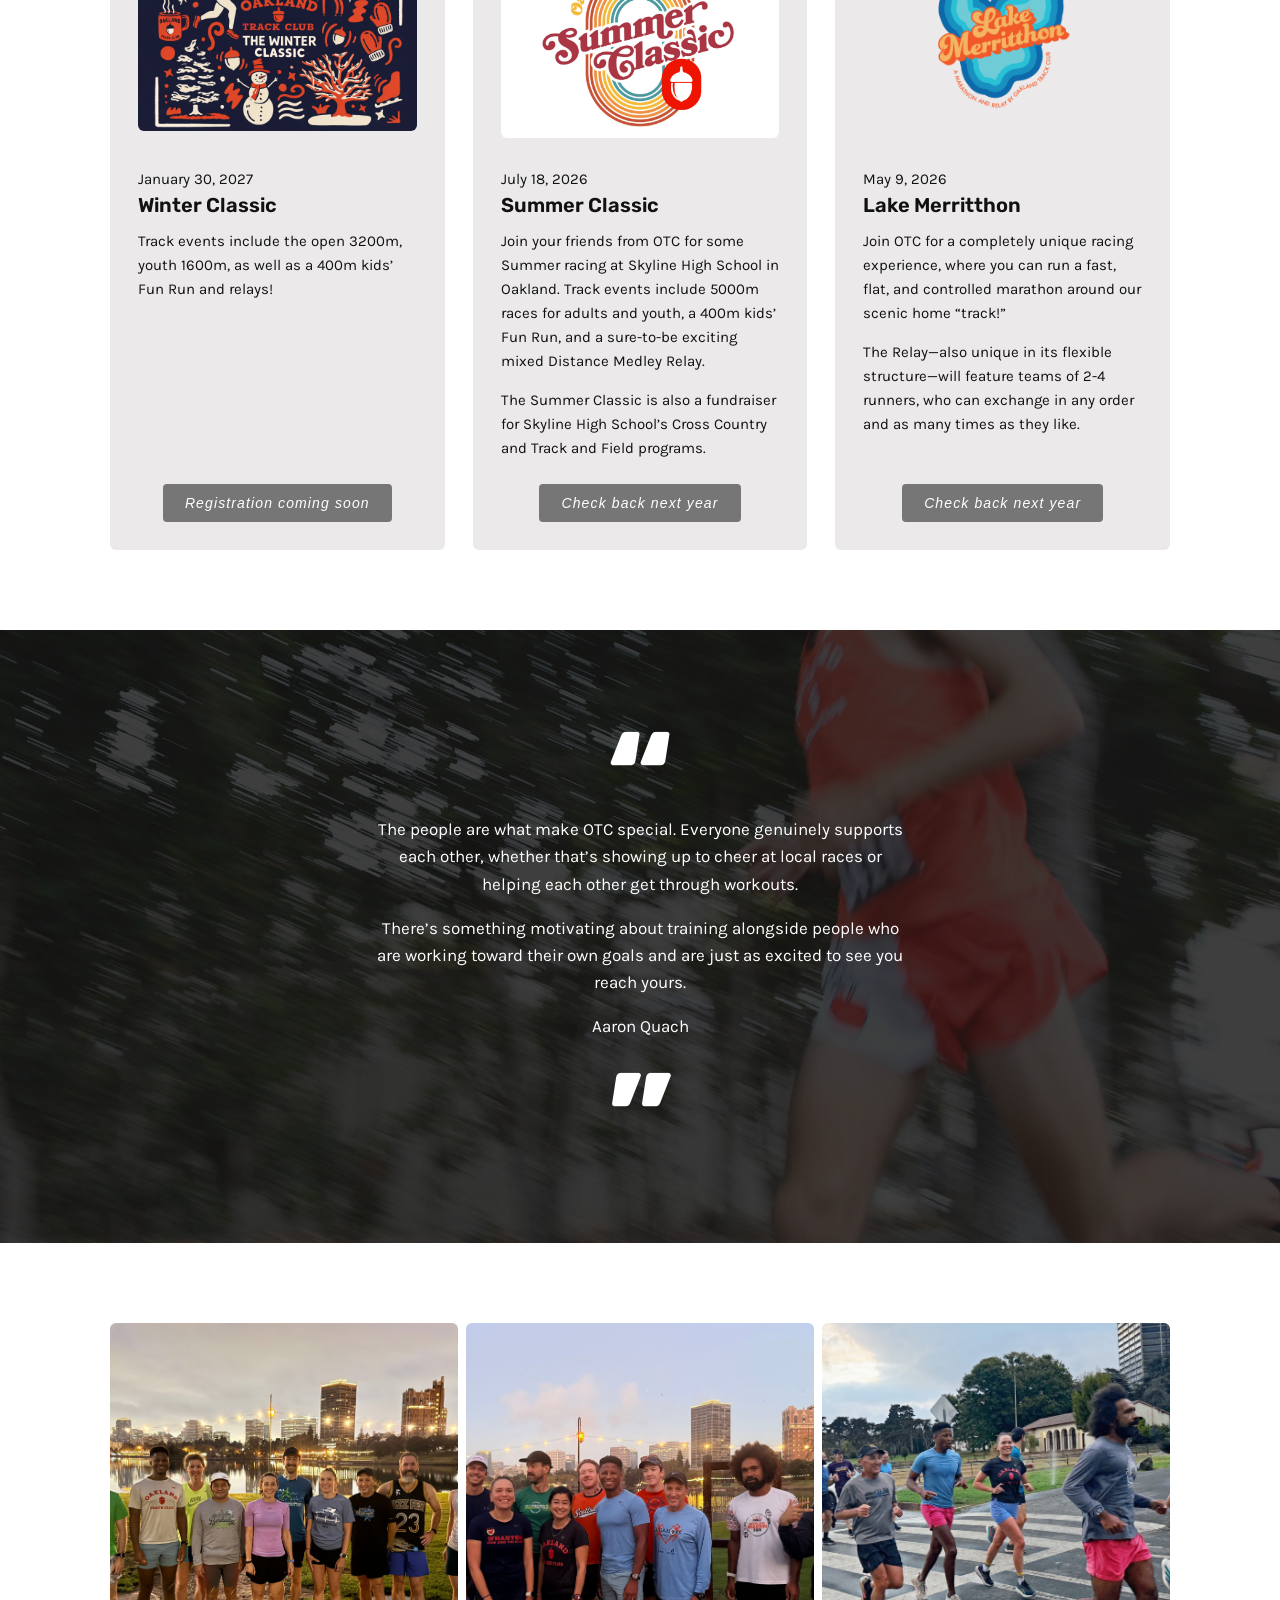
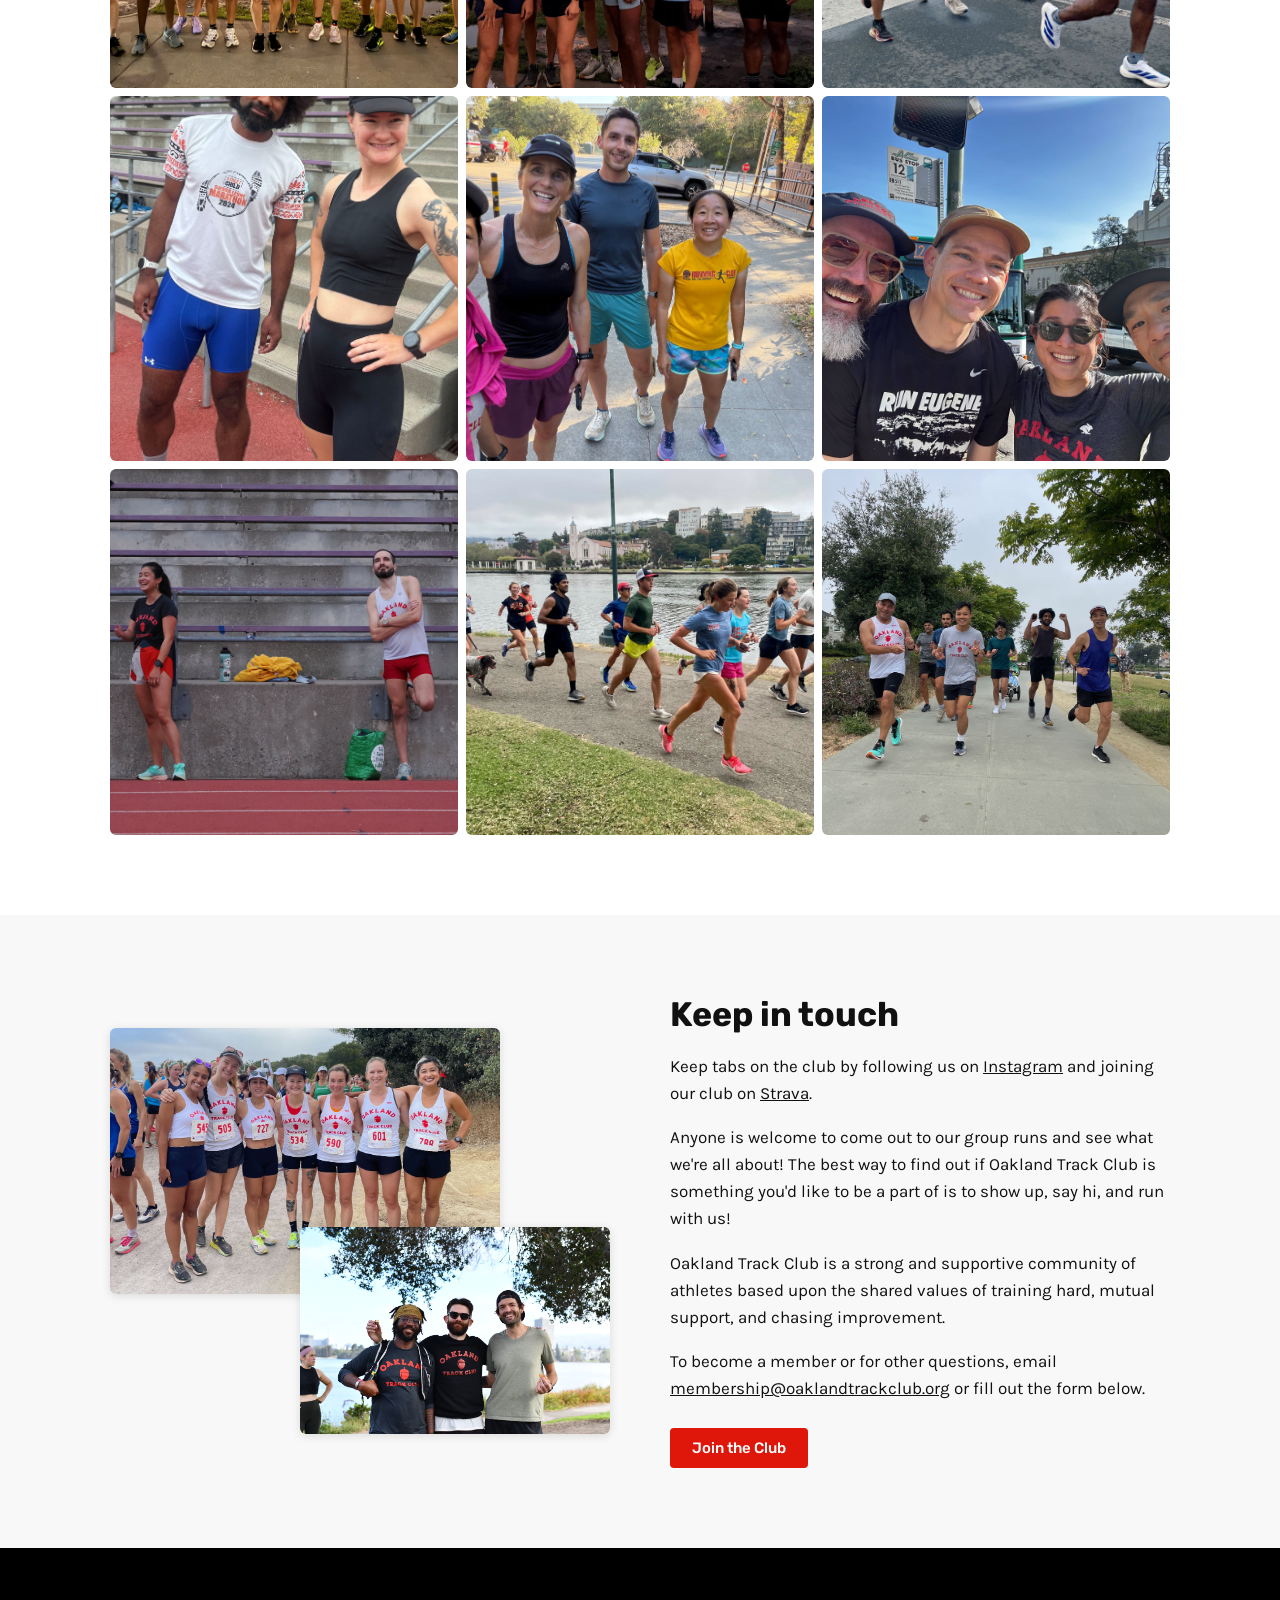
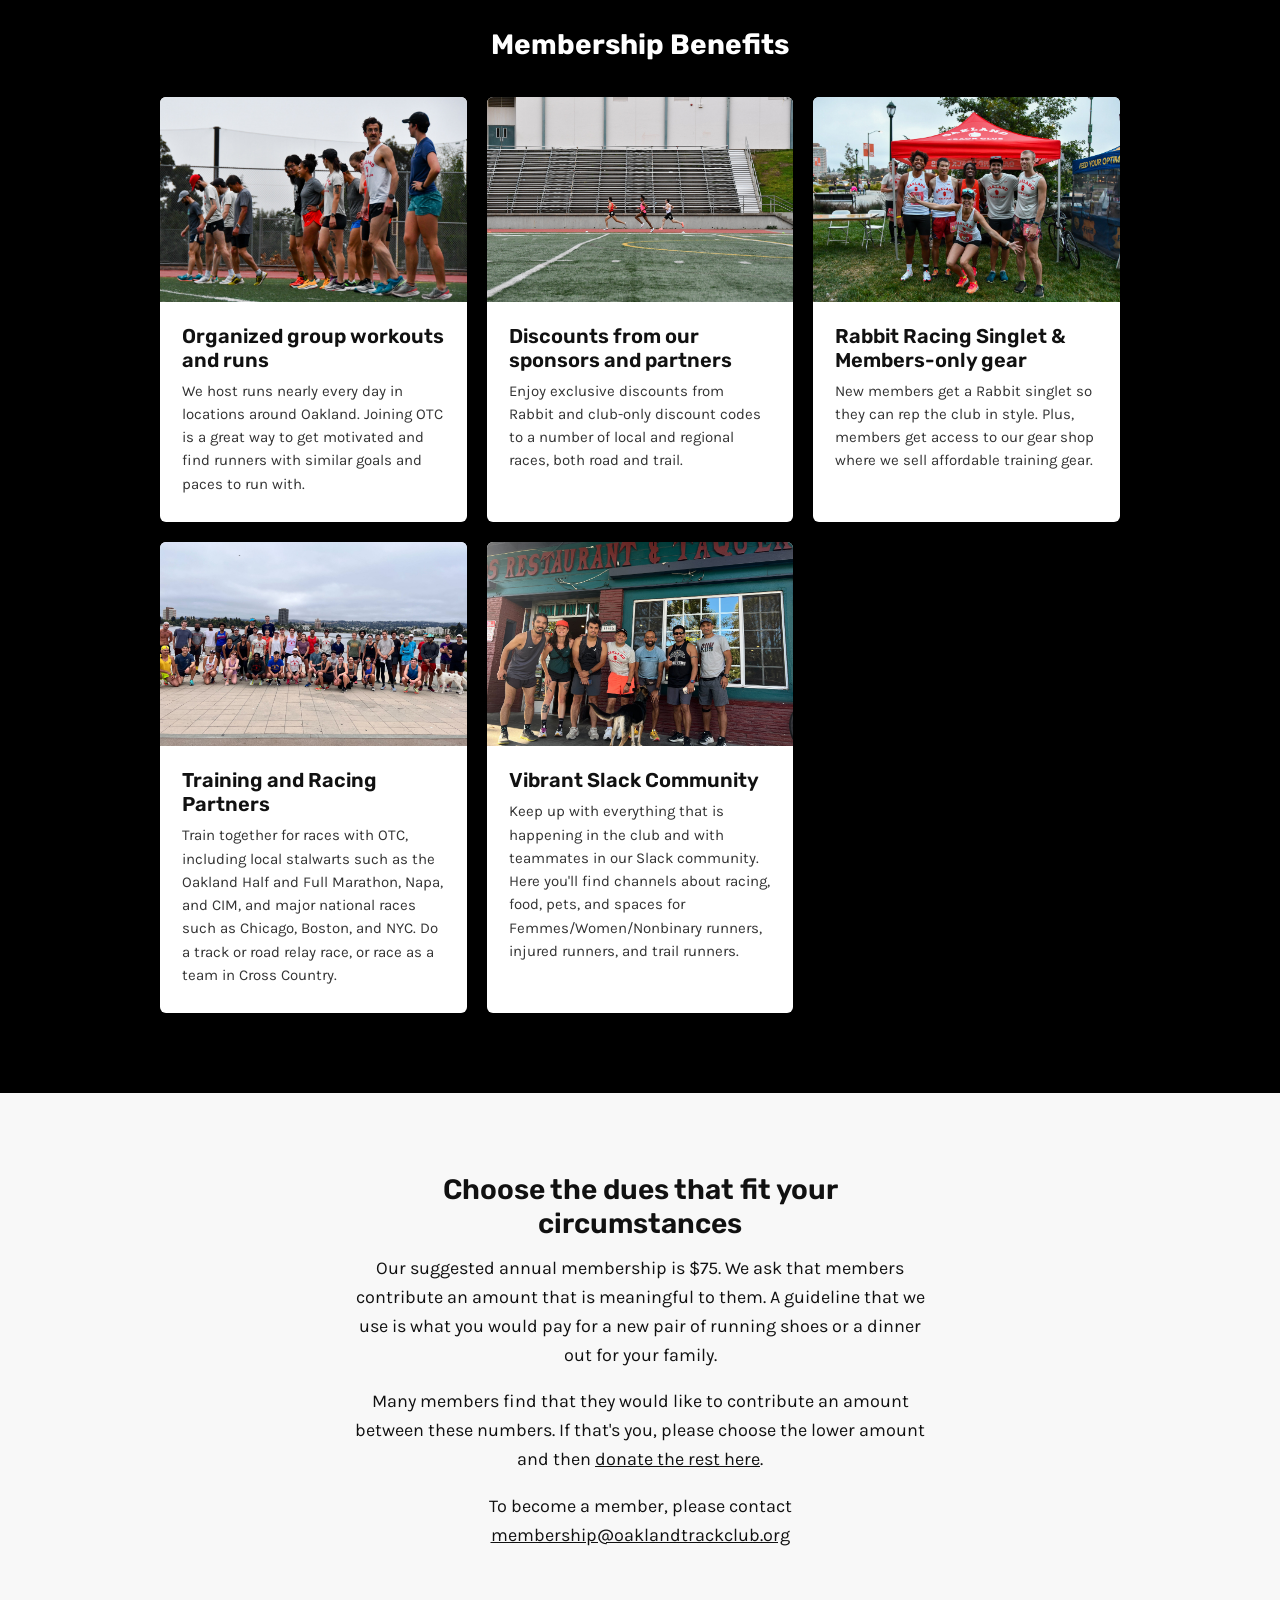
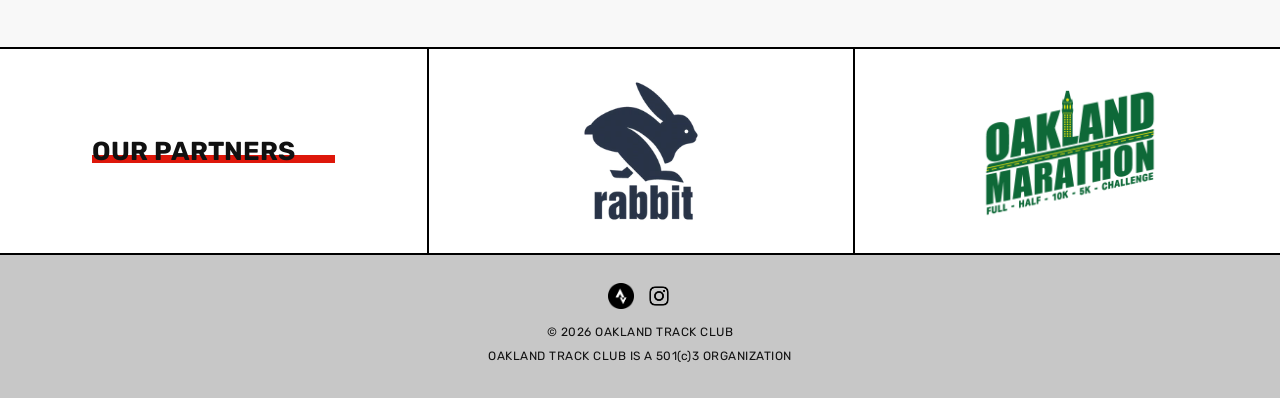
==== commit 90c4662c: "Update index.html Remove broken IG section. Change strava button name." ====
--- a/index.html
+++ b/index.html
@@ -62,7 +62,7 @@
     <section class="section section--light section--tight cta-band" id="weekly-runs">
       <div class="container">
         <h2>Find all of our runs on Strava</h2>
-        <a class="btn" href="https://www.strava.com/clubs/oakland-track-club-326878" target="_blank" rel="noopener">Our Strava</a>
+        <a class="btn" href="https://www.strava.com/clubs/oakland-track-club-326878" target="_blank" rel="noopener">OTC on Strava</a>
       </div>
     </section>
 
@@ -248,13 +248,6 @@
   </main>
 
   <footer class="site-footer">
-    <!-- Instagram feed: posts load from the feed URL set at the top of js/main.js -->
-    <section class="ig-feed" aria-label="Latest from Instagram" hidden>
-      <div class="ig-feed__track"></div>
-      <button type="button" class="ig-feed__arrow ig-feed__arrow--prev" aria-label="Previous posts">&#8249;</button>
-      <button type="button" class="ig-feed__arrow ig-feed__arrow--next" aria-label="Next posts">&#8250;</button>
-      <p class="ig-feed__follow"><a href="https://www.instagram.com/oaklandtrackclub" target="_blank" rel="noopener">Follow @oaklandtrackclub on Instagram</a></p>
-    </section>
 
     <div class="site-footer__bar">
       <div class="social">
